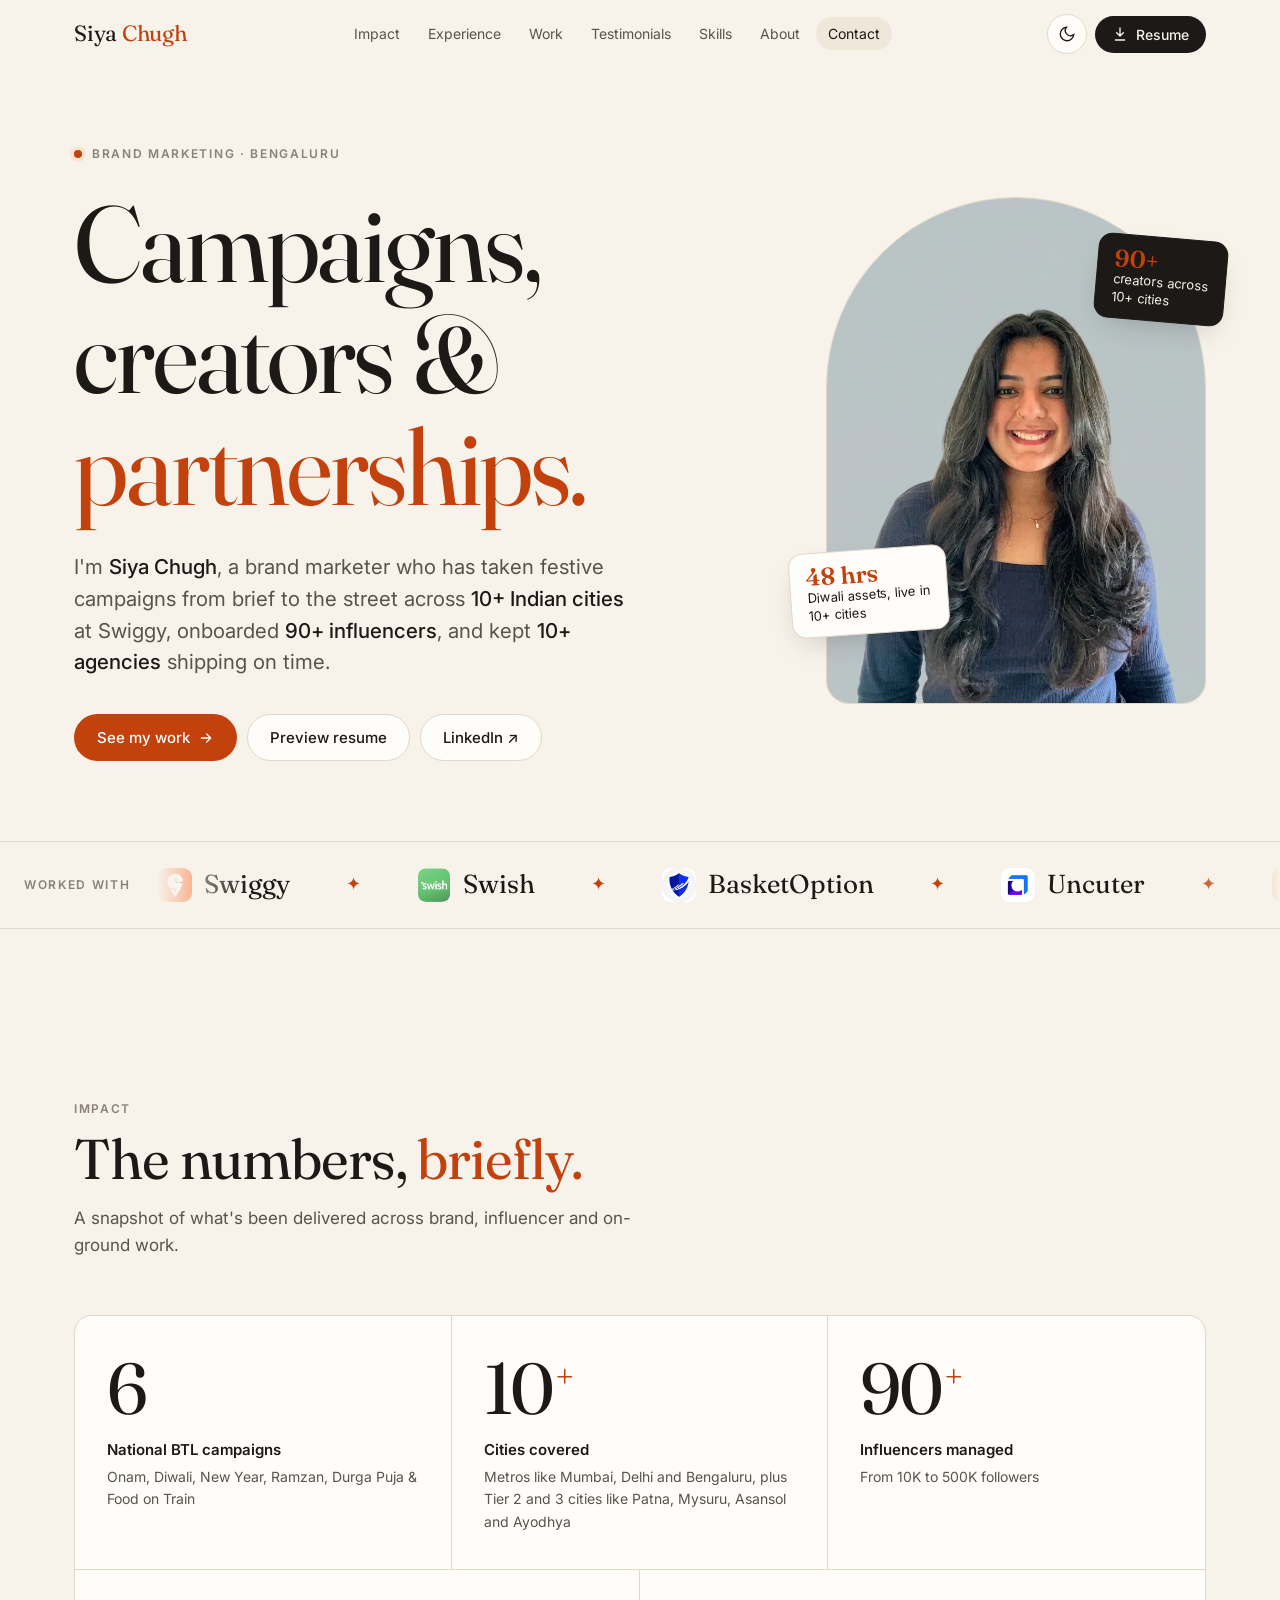
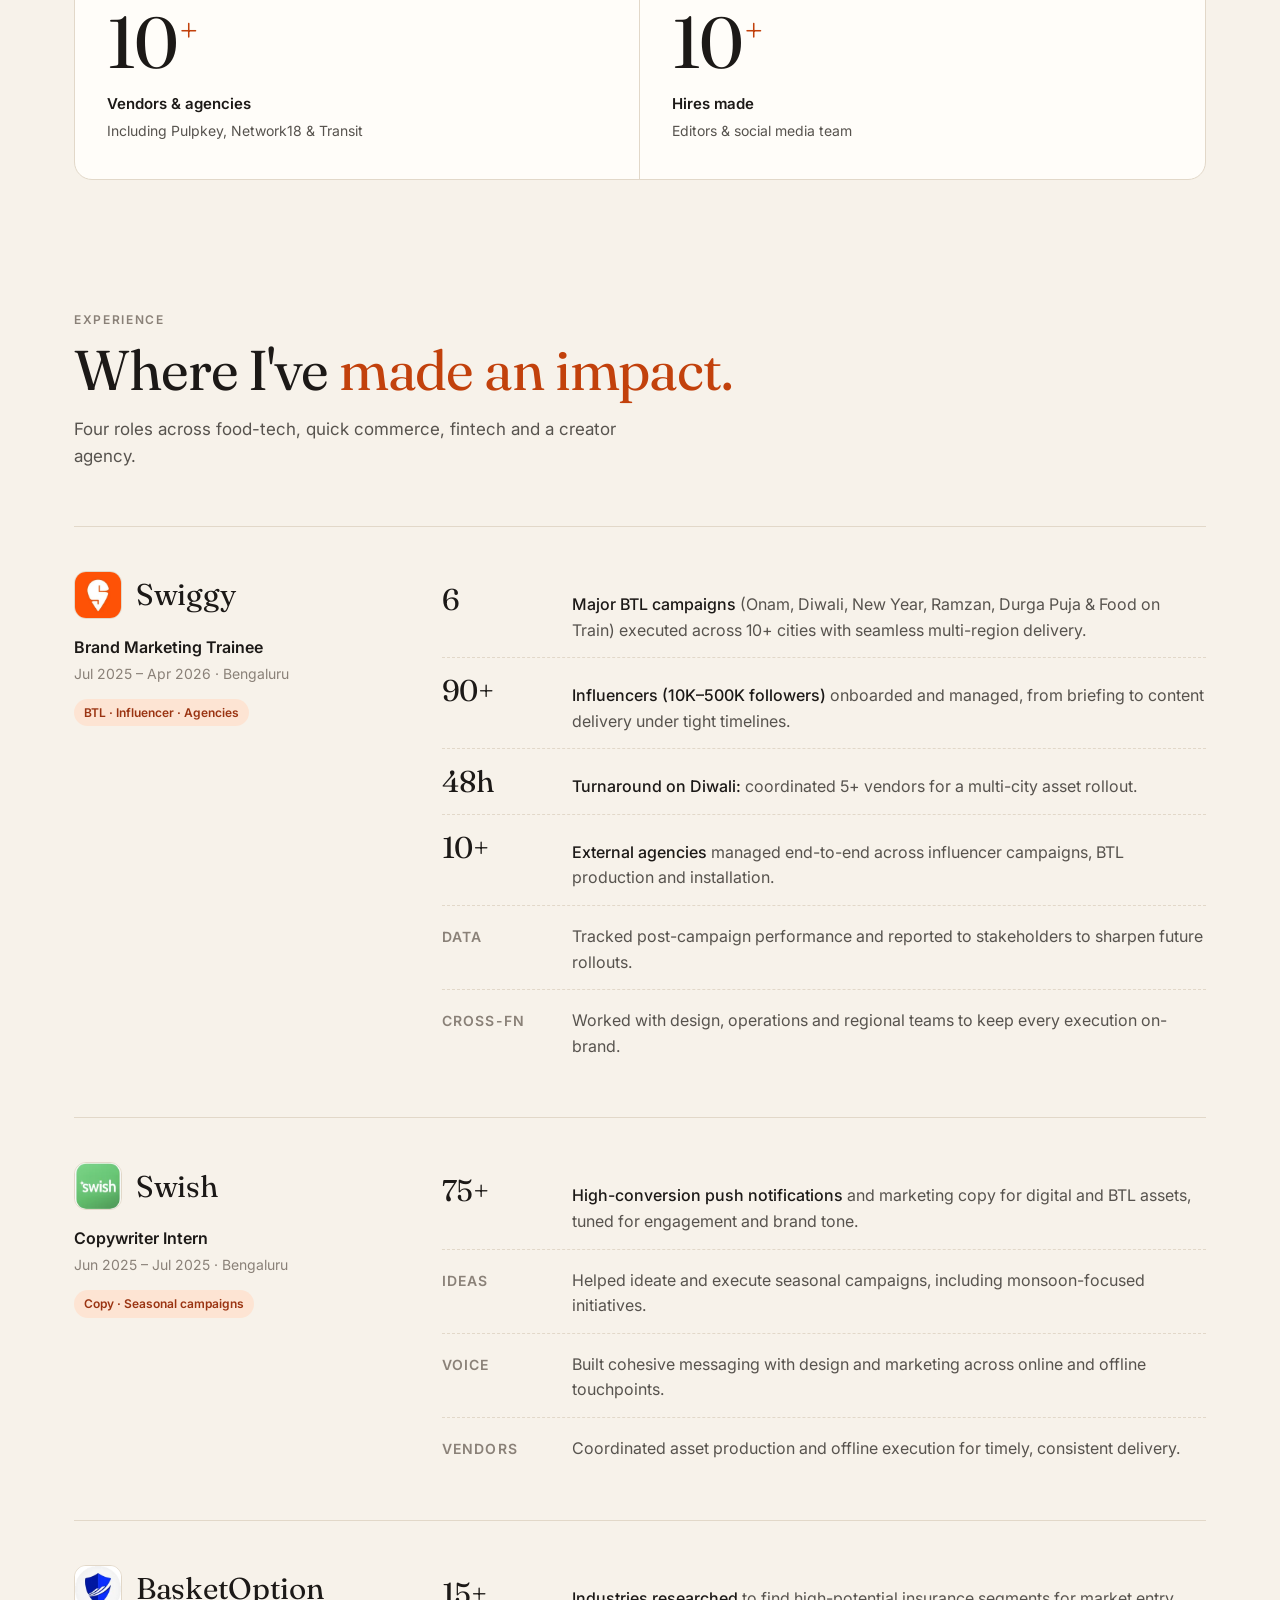
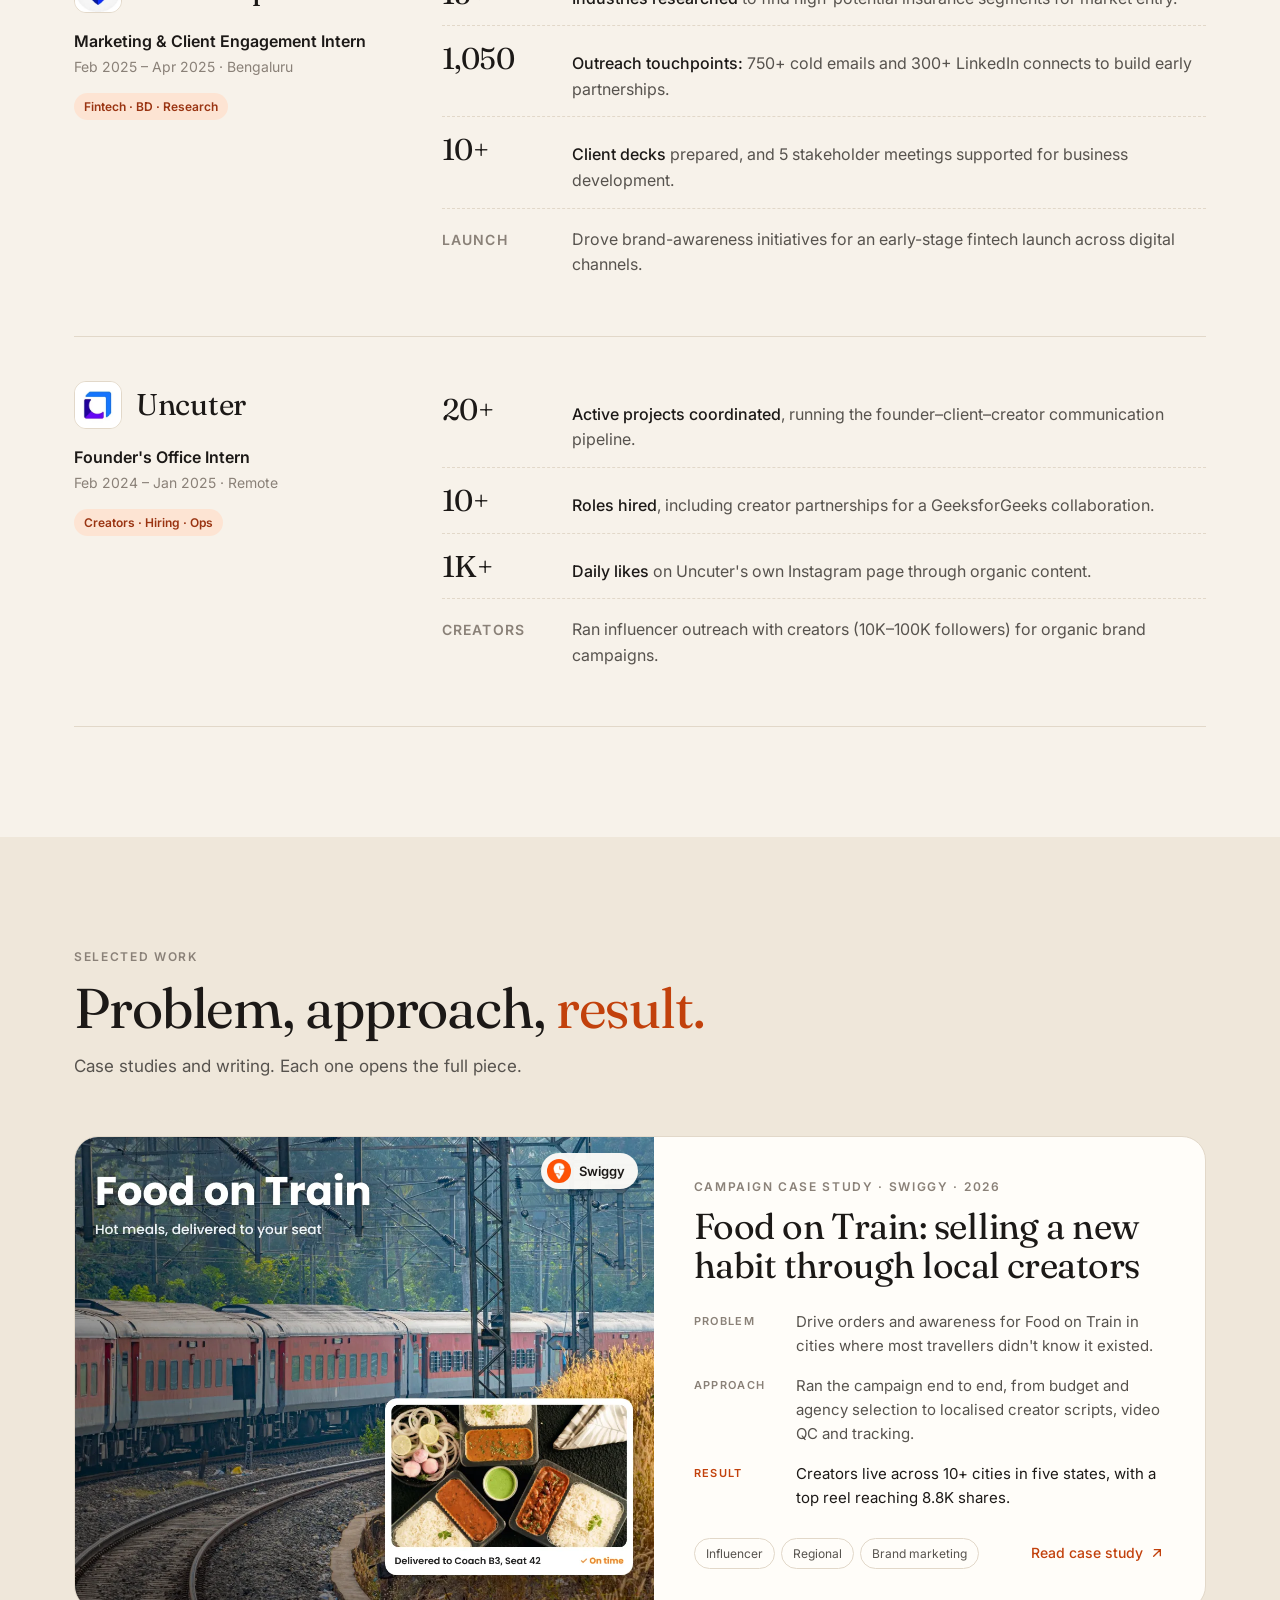
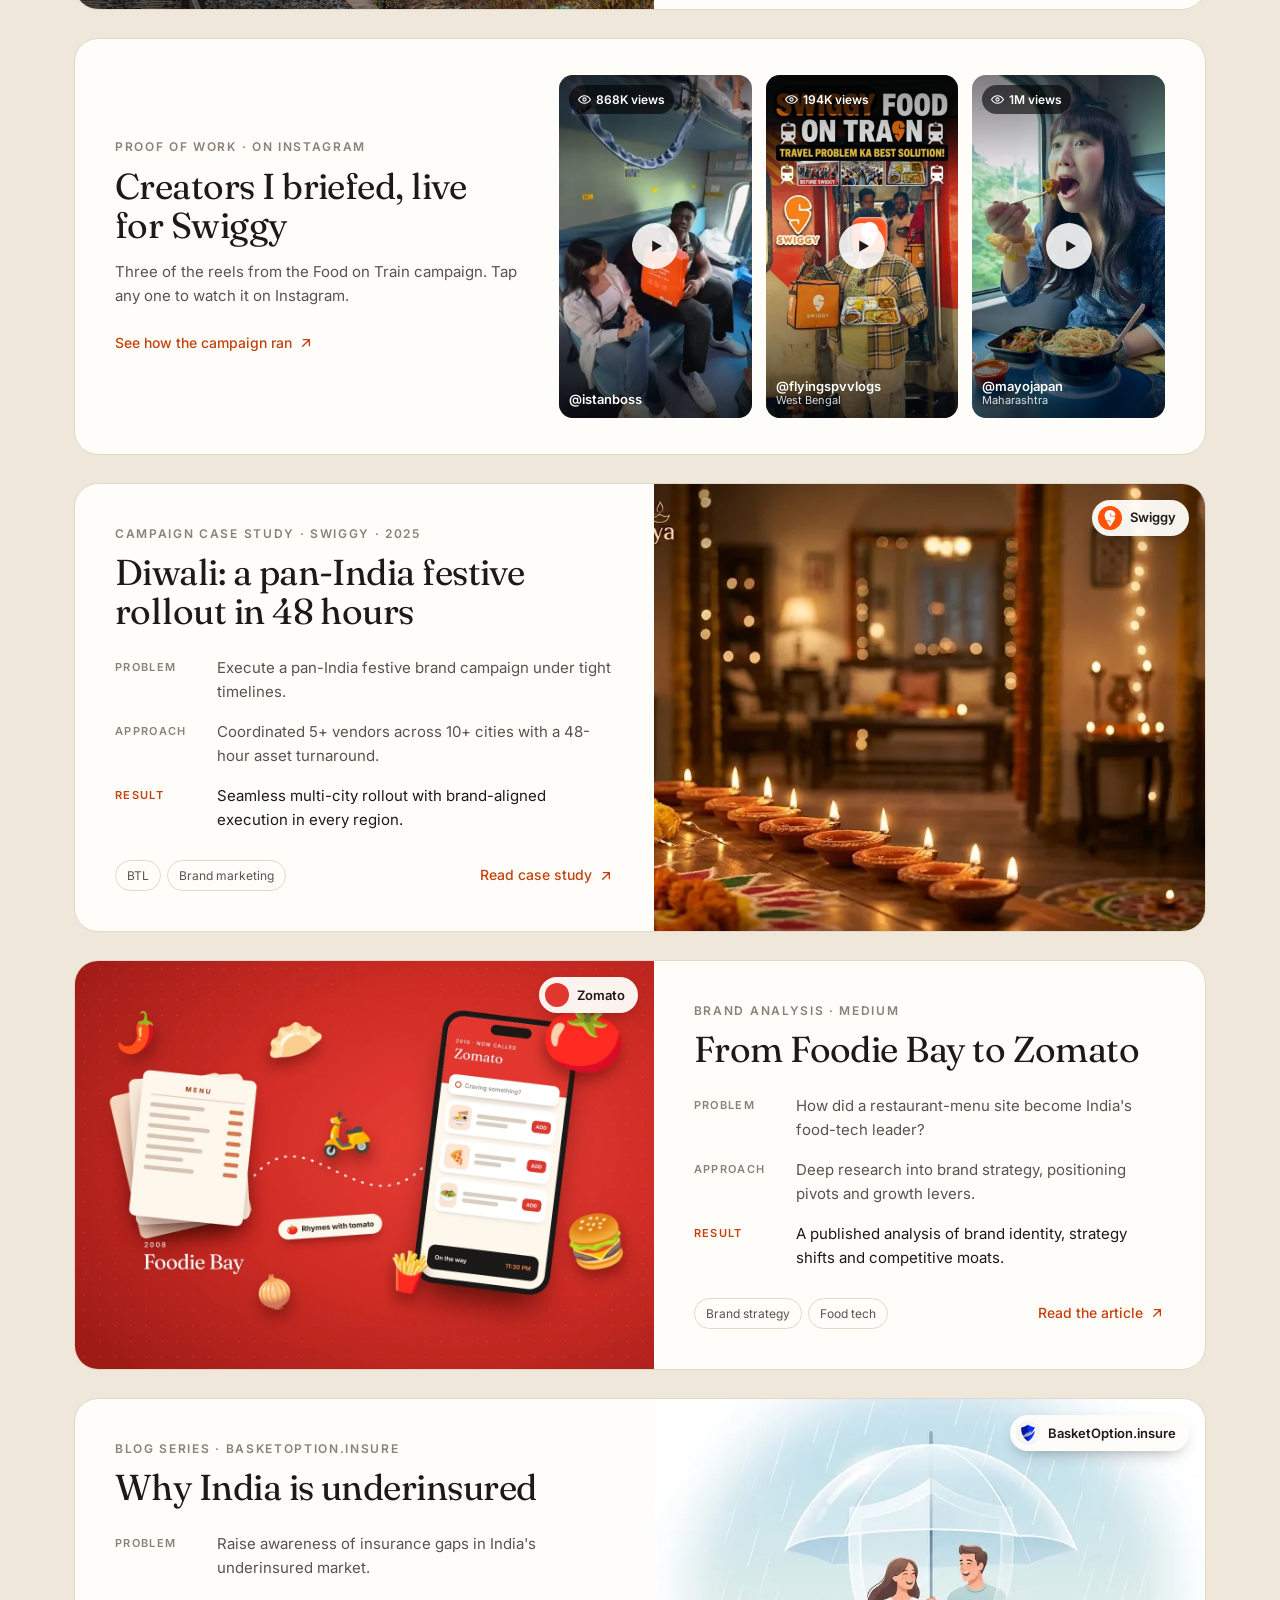
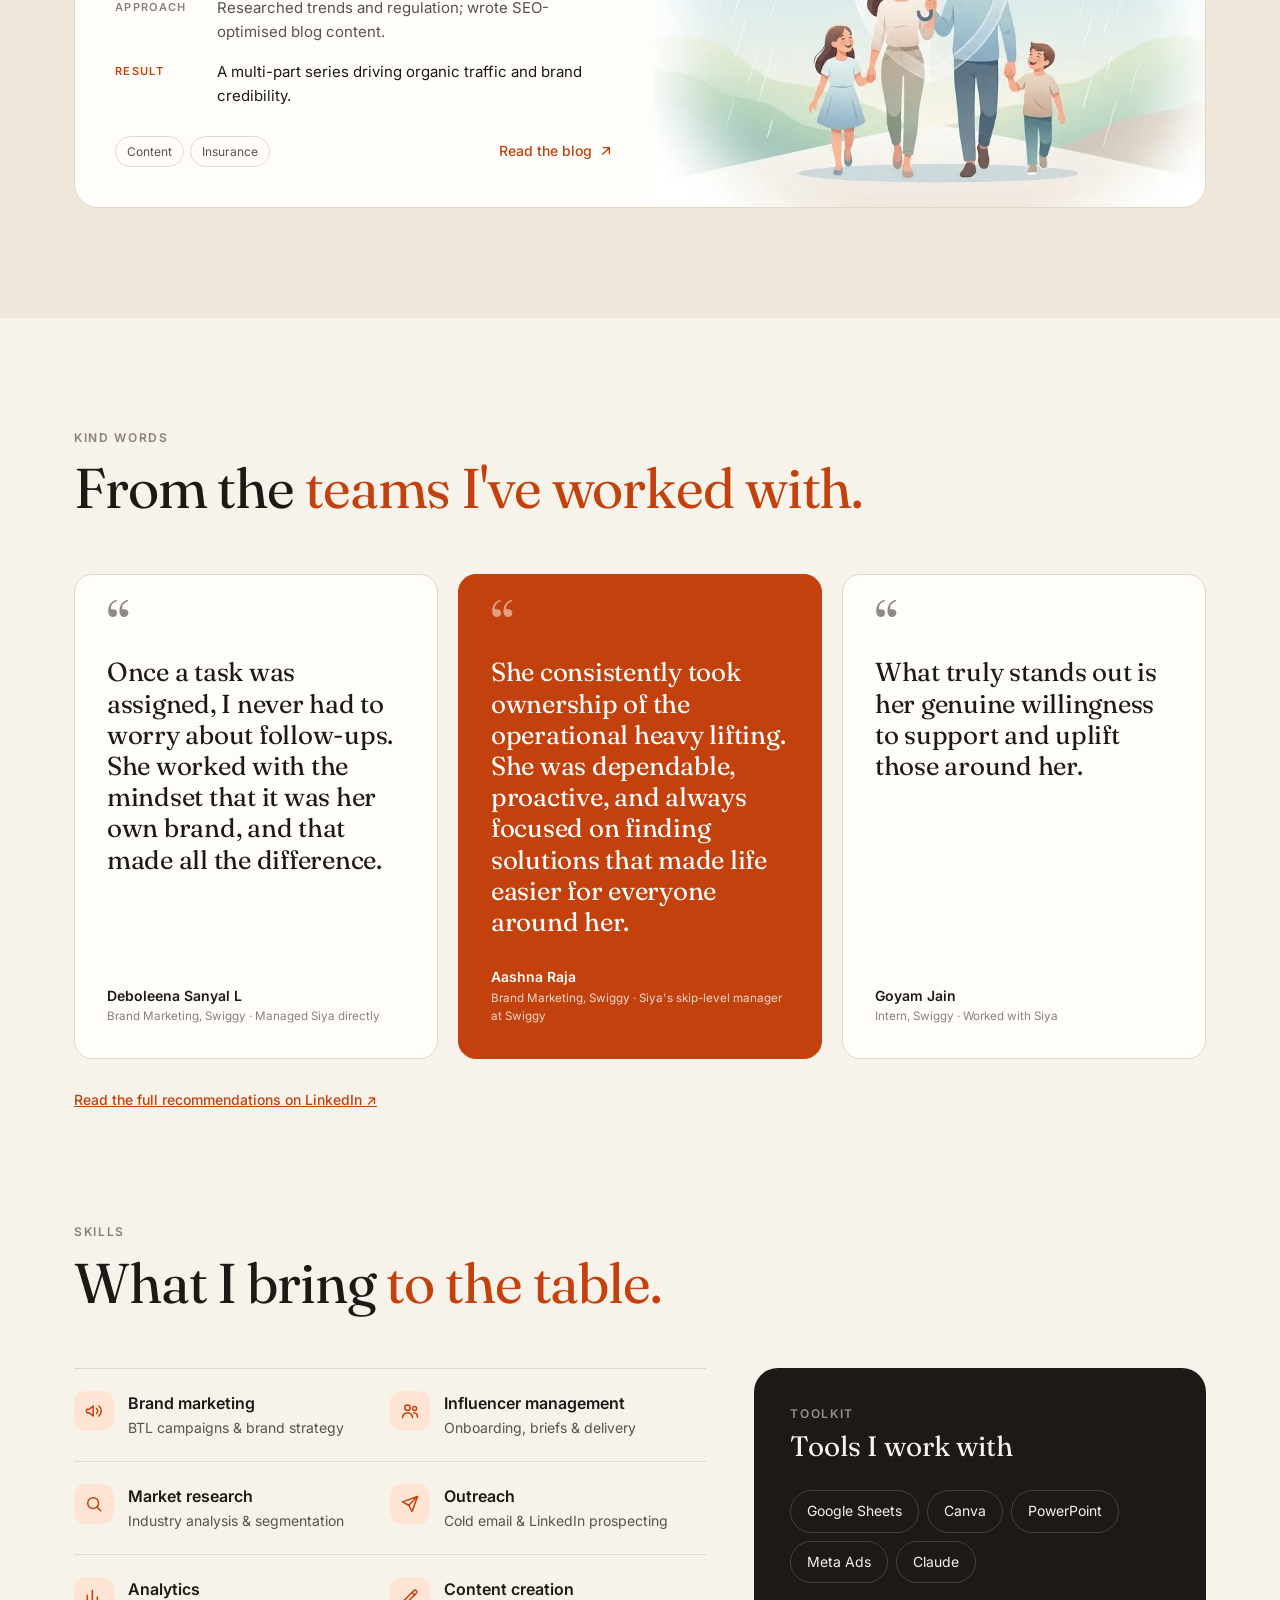
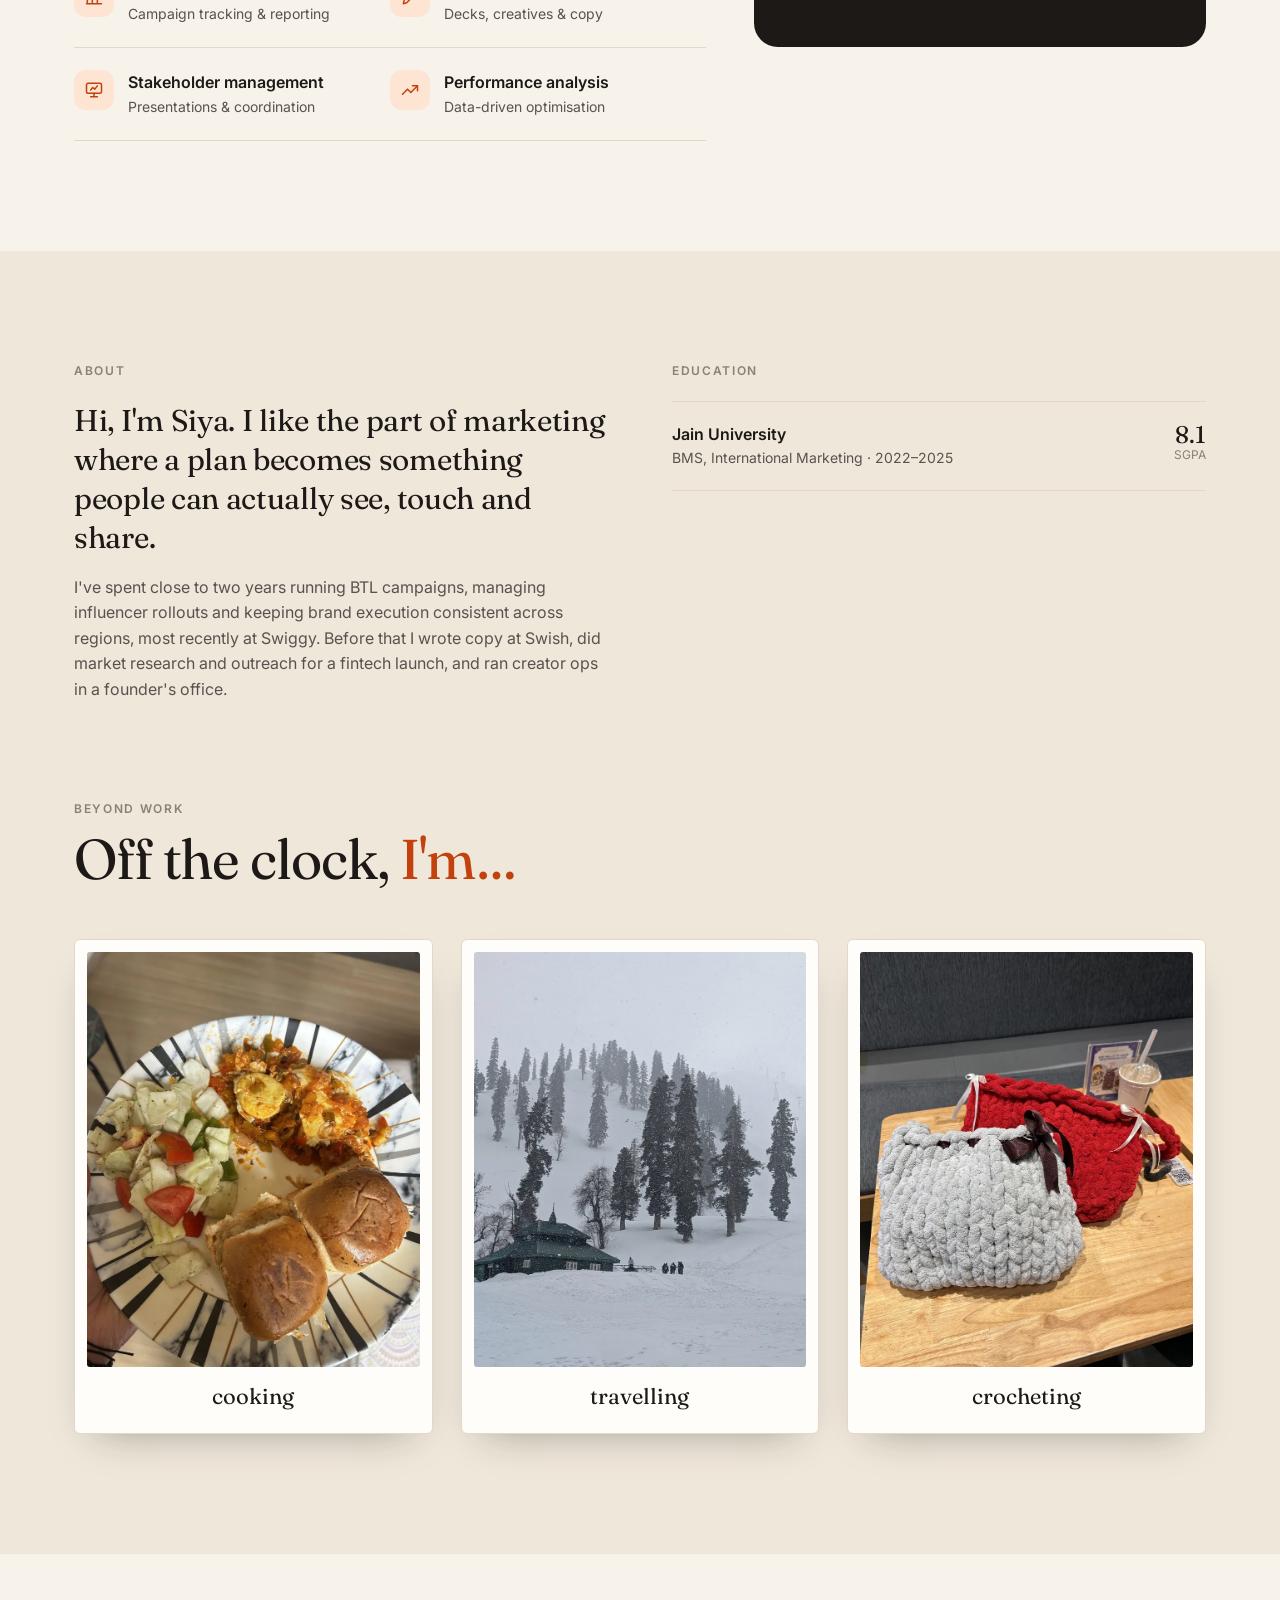
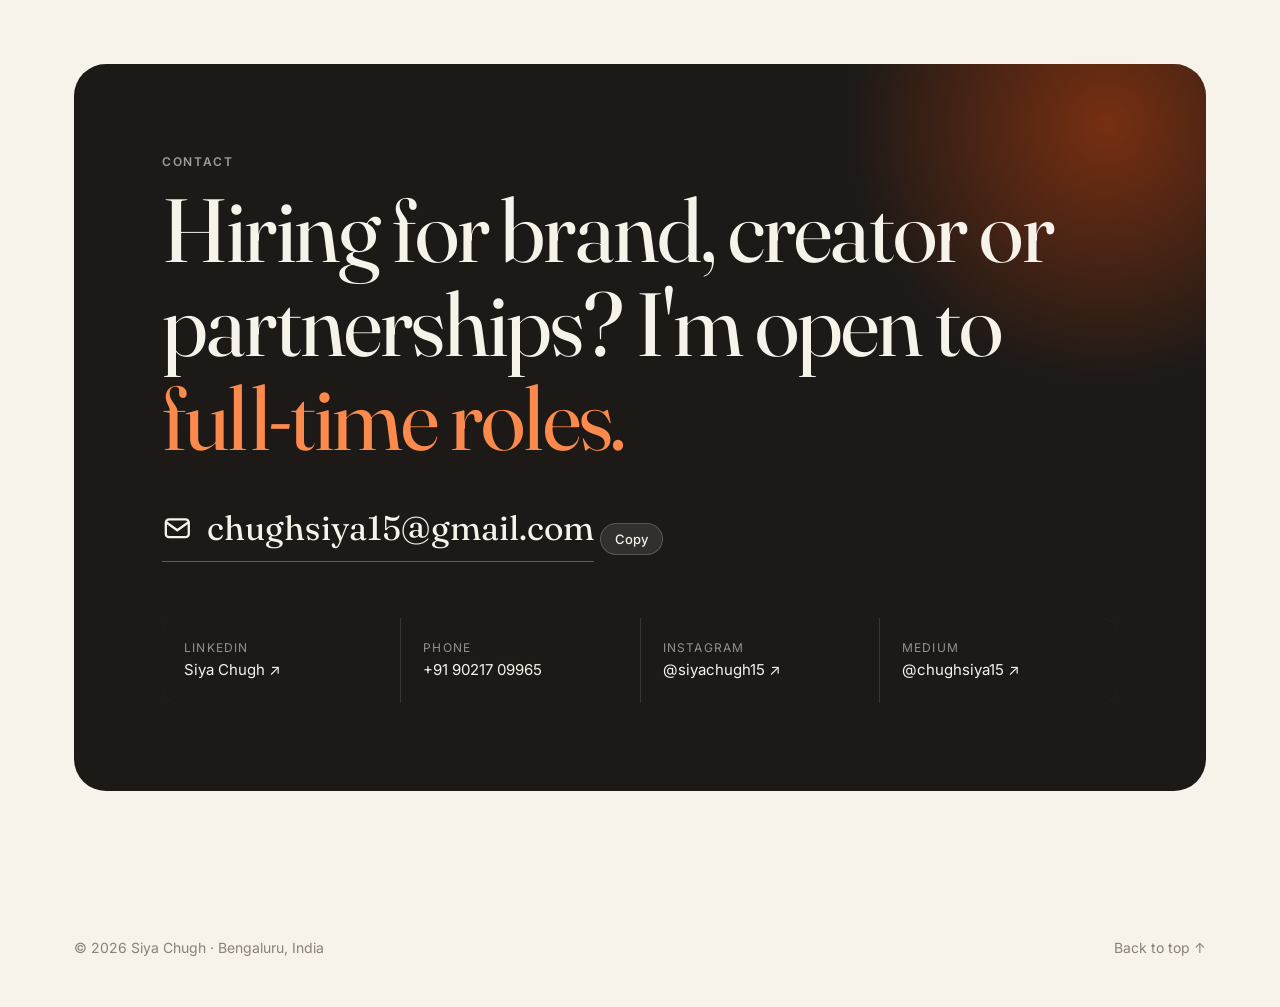
==== index.html @ 173f936c "Update resume PDF and preview link Co-Authored-By: Claude Fable 5.2 <noreply@anthropic.com> Claude-S" ====
<!doctype html>
<html lang="en">
<head>
<meta charset="utf-8">
<meta name="viewport" content="width=device-width, initial-scale=1">
<title>Siya Chugh | Brand Marketing</title>
<meta name="description" content="Siya Chugh, brand marketer. Campaigns, creators & partnerships across Swiggy, Swish, BasketOption and Uncuter.">
<meta property="og:title" content="Siya Chugh | Brand Marketing">
<meta property="og:description" content="Campaigns, creators & partnerships. 6 national BTL campaigns across 10+ cities at Swiggy.">
<meta property="og:image" content="https://www.siyachugh.in/assets/og-cover.jpg">
<meta property="og:image:width" content="1200">
<meta property="og:image:height" content="630">
<meta property="og:image:alt" content="Siya Chugh: 90+ creators across 10+ cities; Diwali assets live in 10+ cities in 48 hrs">
<meta name="twitter:card" content="summary_large_image">
<link rel="icon" href="favicon.ico" sizes="48x48">
<link rel="icon" type="image/png" sizes="32x32" href="favicon-32.png">
<link rel="icon" type="image/png" sizes="192x192" href="favicon-192.png">
<link rel="apple-touch-icon" href="apple-touch-icon.png">
<link rel="preconnect" href="https://fonts.googleapis.com">
<link rel="preconnect" href="https://fonts.gstatic.com" crossorigin>
<link href="https://fonts.googleapis.com/css2?family=Fraunces:opsz,wght@9..144,400;9..144,600&family=Inter:wght@400;500;600&display=swap" rel="stylesheet">
<style>
:root{
  --bg:#f7f2ea; --bg-2:#efe7da; --card:#fffdf9; --ink:#1c1917; --ink-2:#57534e; --ink-3:#8a8178;
  --line:#e2d8c9; --accent:#c2410c; --accent-soft:#fde4d3; --accent-ink:#9a3412; --dark:#1c1917; --on-dark:#f7f2ea;
  --radius:18px; --max:1180px;
  --serif:"Fraunces",Georgia,serif; --sans:"Inter",system-ui,-apple-system,sans-serif;
}
:root[data-theme="dark"]{
  --bg:#141210; --bg-2:#1c1916; --card:#201c19; --ink:#f3ede4; --ink-2:#bdb3a7; --ink-3:#8a8178;
  --line:#342e29; --accent:#fb8a4c; --accent-soft:#3a2216; --accent-ink:#fdba8c; --dark:#0d0b0a; --on-dark:#f3ede4;
}
*{box-sizing:border-box;margin:0;padding:0}
html{scroll-behavior:smooth;scroll-padding-top:80px}
body{background:var(--bg);color:var(--ink);font-family:var(--sans);font-size:16px;line-height:1.6;-webkit-font-smoothing:antialiased;overflow-x:hidden}
img{display:block;max-width:100%}
a{color:inherit}
.wrap{max-width:var(--max);margin:0 auto;padding:0 24px}
.serif{font-family:var(--serif)}
em,.it{font-style:normal;font-family:var(--serif)}
.eyebrow{font-size:12px;letter-spacing:.14em;text-transform:uppercase;color:var(--ink-3);font-weight:600}
.eyebrow b{color:var(--accent);font-weight:600}
h2{font-family:var(--serif);font-weight:400;font-size:clamp(34px,5vw,56px);line-height:1.05;letter-spacing:-.02em;margin-top:12px}
h2 em{color:var(--accent)}
section{padding:110px 0}
.sec-head{display:flex;flex-direction:column;align-items:flex-start;gap:16px;margin-bottom:56px}
.sec-head p{max-width:560px;color:var(--ink-2);font-size:17px}

/* buttons */
.btn{display:inline-flex;align-items:center;gap:8px;padding:13px 22px;border-radius:999px;font:500 15px var(--sans);text-decoration:none;border:1px solid transparent;cursor:pointer;transition:transform .2s,background .2s,border-color .2s}
.btn:hover{transform:translateY(-2px)}
.btn-primary{background:var(--ink);color:var(--bg)}
.btn-accent{background:var(--accent);color:#fff}
.btn-ghost{border-color:var(--line);background:var(--card)}
.btn-ghost:hover{border-color:var(--ink)}
.btn svg{width:16px;height:16px}

/* nav */
nav{position:fixed;inset:0 0 auto;z-index:50;transition:background .3s,border-color .3s;border-bottom:1px solid transparent}
nav.scrolled{background:color-mix(in srgb,var(--bg) 82%,transparent);backdrop-filter:blur(14px);-webkit-backdrop-filter:blur(14px);border-color:var(--line)}
nav .wrap{display:flex;align-items:center;justify-content:space-between;height:68px}
.logo{font-family:var(--serif);font-size:22px;text-decoration:none;letter-spacing:-.01em}
.logo span{color:var(--accent)}
.nav-links{display:flex;gap:4px;list-style:none}
.nav-links a{text-decoration:none;font-size:14px;color:var(--ink-2);padding:8px 12px;border-radius:999px;transition:color .2s,background .2s}
.nav-links a:hover,.nav-links a.active{color:var(--ink);background:var(--bg-2)}
.nav-right{display:flex;gap:8px;align-items:center}
.icon-btn{width:40px;height:40px;border-radius:50%;border:1px solid var(--line);background:var(--card);display:grid;place-items:center;cursor:pointer;color:var(--ink)}
.icon-btn svg{width:18px;height:18px}
.nav-right .btn{padding:9px 16px;font-size:14px}
@media (max-width:1000px){.nav-links{display:none}}
@media (max-width:480px){.nav-right .btn span{display:none}}

/* hero */
.hero{padding:140px 0 60px;position:relative}
.hero-grid{display:grid;grid-template-columns:1.25fr .75fr;gap:64px;align-items:center}
.hero .eyebrow{display:inline-flex;align-items:center;gap:10px}
.dot{width:8px;height:8px;border-radius:50%;background:var(--accent);box-shadow:0 0 0 4px var(--accent-soft)}
.hero h1{font-family:var(--serif);font-weight:400;font-size:clamp(48px,8.4vw,112px);line-height:1.04;letter-spacing:-.02em;margin:22px 0 28px}
.hero h1 em{color:var(--accent)}
.hero .lede{font-size:clamp(18px,1.6vw,21px);color:var(--ink-2);max-width:560px;line-height:1.55}
.hero .lede strong{color:var(--ink);font-weight:500}
.cta-row{display:flex;gap:10px;flex-wrap:wrap;margin-top:36px}
.portrait{position:relative;justify-self:end;width:100%;max-width:380px}
.portrait .frame{border-radius:200px 200px 24px 24px;overflow:hidden;aspect-ratio:3/4;background:var(--bg-2);border:1px solid var(--line)}
.portrait img{width:100%;height:100%;object-fit:cover}
.sticker{position:absolute;background:var(--card);border:1px solid var(--line);border-radius:14px;padding:12px 16px;box-shadow:0 12px 30px -12px rgba(28,25,23,.25);font-size:13px;line-height:1.35}
.sticker b{display:block;font-family:var(--serif);font-weight:600;font-size:24px;color:var(--accent);line-height:1}
.sticker.s1{left:-36px;bottom:70px;transform:rotate(-4deg)}
.sticker.s2{right:-20px;top:40px;transform:rotate(5deg);background:var(--ink);color:var(--bg);border-color:var(--ink)}
.sticker.s2 b{color:var(--accent)}
@media (max-width:860px){
  .hero{padding-top:110px}
  .hero-grid{grid-template-columns:1fr;gap:48px}
  .portrait{justify-self:center;max-width:300px}
  .sticker.s1{left:-12px}.sticker.s2{right:-8px}
}

/* marquee */
.brands{border-top:1px solid var(--line);border-bottom:1px solid var(--line);padding:22px 0;overflow:hidden;margin-top:80px}
.brands-inner{display:flex;align-items:center;gap:28px}
.brands .label{flex:none;padding-left:24px}
.track{display:flex;gap:56px;animation:scroll 28s linear infinite;width:max-content}
.marq{overflow:hidden;mask-image:linear-gradient(90deg,transparent,#000 8%,#000 92%,transparent);-webkit-mask-image:linear-gradient(90deg,transparent,#000 8%,#000 92%,transparent);flex:1}
.brand{display:flex;align-items:center;gap:12px;font-family:var(--serif);font-size:26px;white-space:nowrap;color:var(--ink)}
.brand img{width:34px;height:34px;border-radius:9px}
.brand .star{color:var(--accent);font-size:18px}
@keyframes scroll{to{transform:translateX(-50%)}}
@media (max-width:600px){.brands .label{display:none}}

/* stats */
.stats{display:grid;grid-template-columns:repeat(6,1fr);border:1px solid var(--line);border-radius:var(--radius);overflow:hidden;background:var(--card)}
.stat{padding:36px 32px;border-right:1px solid var(--line);border-bottom:1px solid var(--line)}
.stat{grid-column:span 2}
.stat:nth-child(n+4){grid-column:span 3;border-bottom:0}
.stat:nth-child(3),.stat:nth-child(5){border-right:0}
.stat .num{font-family:var(--serif);font-size:clamp(48px,6vw,72px);line-height:1;letter-spacing:-.03em}
.stat .num sup{color:var(--accent);font-size:.5em;vertical-align:.7em;margin-left:2px}
.stat h3{font-size:15px;font-weight:600;margin-top:14px}
.stat p{font-size:14px;color:var(--ink-2);margin-top:4px}
@media (max-width:760px){
  .stats{grid-template-columns:1fr 1fr}
  .stat{border-right:1px solid var(--line)!important;border-bottom:1px solid var(--line)!important;padding:26px 20px}
  .stat:nth-child(2n){border-right:0!important}
  .stat:nth-child(n){grid-column:auto}
  .stat:nth-child(n):last-child{grid-column:1/-1;border-right:0!important;border-bottom:0!important}
}

/* experience */
.roles{border-top:1px solid var(--line)}
.role{display:grid;grid-template-columns:320px 1fr;gap:48px;padding:44px 0;border-bottom:1px solid var(--line)}
.role-meta{position:sticky;top:100px;align-self:start}
.role-co{display:flex;align-items:center;gap:14px}
.role-co img{width:48px;height:48px;border-radius:12px;border:1px solid var(--line)}
.role-co h3{font-family:var(--serif);font-weight:400;font-size:30px;line-height:1.1;letter-spacing:-.01em}
.role-title{margin-top:16px;font-weight:600}
.role-when{color:var(--ink-3);font-size:14px;margin-top:2px}
.role-tag{display:inline-block;margin-top:14px;font-size:12px;font-weight:600;padding:4px 10px;border-radius:999px;background:var(--accent-soft);color:var(--accent-ink)}
.wins{list-style:none;display:grid;gap:4px}
.wins li{display:grid;grid-template-columns:110px 1fr;gap:20px;padding:14px 0;border-bottom:1px dashed var(--line);align-items:baseline;color:var(--ink-2)}
.wins li:last-child{border-bottom:0}
.wins .k{font-family:var(--serif);font-size:30px;color:var(--ink);line-height:1;letter-spacing:-.02em}
.wins .k.sm{font-size:14px;font-family:var(--sans);font-weight:600;color:var(--ink-3);text-transform:uppercase;letter-spacing:.08em}
.wins strong{color:var(--ink);font-weight:500}
@media (max-width:860px){
  .role{grid-template-columns:1fr;gap:24px}
  .role-meta{position:static}
  .wins li{grid-template-columns:78px 1fr;gap:14px}
  .wins .k{font-size:24px}
}

/* work */
#work{background:var(--bg-2)}
.cases{display:grid;gap:28px}
.case{display:grid;grid-template-columns:1.05fr 1fr;background:var(--card);border:1px solid var(--line);border-radius:24px;overflow:hidden;text-decoration:none;transition:transform .35s,box-shadow .35s}
.case:hover{transform:translateY(-4px);box-shadow:0 30px 60px -30px rgba(28,25,23,.35)}
.case.flip .case-img{order:2}
.case-img{position:relative;overflow:hidden;background:var(--bg-2);min-height:280px}
.brand-badge{position:absolute;right:16px;top:16px;z-index:1;display:inline-flex;align-items:center;gap:8px;padding:6px 13px 6px 6px;border-radius:999px;background:rgba(255,253,249,.95);color:#1c1917;font-size:13px;font-weight:600;box-shadow:0 6px 18px -8px rgba(0,0,0,.45)}
.case-img .brand-badge img{width:24px;height:24px;border-radius:50%;object-fit:contain;transform:none}
.brand-badge i{width:24px;height:24px;border-radius:50%;background:#e2372f;display:block}
.case-img img{width:100%;height:100%;object-fit:cover;transition:transform .6s}
.case:hover .case-img img{transform:scale(1.04)}
.case-body{padding:40px;display:flex;flex-direction:column}
.case-body h3{font-family:var(--serif);font-weight:400;font-size:clamp(26px,3vw,36px);line-height:1.1;letter-spacing:-.015em;margin:10px 0 24px}
.pars{display:grid;gap:16px;margin-bottom:28px}
.par{display:grid;grid-template-columns:88px 1fr;gap:14px;font-size:15px;color:var(--ink-2)}
.par span{font-size:11px;letter-spacing:.12em;text-transform:uppercase;font-weight:600;color:var(--ink-3);padding-top:3px}
.par:last-child span{color:var(--accent)}
.par:last-child p{color:var(--ink)}
.case-foot{margin-top:auto;display:flex;justify-content:space-between;align-items:center;gap:16px;flex-wrap:wrap}
.tags{display:flex;gap:6px;flex-wrap:wrap}
.tag{font-size:12px;padding:5px 11px;border:1px solid var(--line);border-radius:999px;color:var(--ink-2)}
.read{font-weight:500;font-size:14px;display:inline-flex;gap:6px;align-items:center;color:var(--accent)}
.read svg{width:16px;height:16px;transition:transform .25s}
.case:hover .read svg{transform:translate(3px,-3px)}
@media (max-width:860px){
  .case{grid-template-columns:1fr}
  .case.flip .case-img{order:0}
  .case-img{min-height:0;aspect-ratio:16/9}
  .case-body{padding:28px 22px}
  .par{grid-template-columns:1fr;gap:2px}
}

/* creators strip */
.creators{display:grid;grid-template-columns:1fr 1.5fr;gap:40px;align-items:center;background:var(--card);border:1px solid var(--line);border-radius:24px;padding:36px 40px}
.creators h3{font-family:var(--serif);font-weight:400;font-size:clamp(26px,3vw,36px);line-height:1.1;letter-spacing:-.015em;margin:10px 0 14px}
.creators p{color:var(--ink-2);font-size:15px;margin-bottom:22px}
.creators .read{text-decoration:none}
.reel-row{display:grid;grid-template-columns:repeat(3,1fr);gap:14px}
.reel-cover{position:relative;display:block;aspect-ratio:9/16;border-radius:14px;overflow:hidden;background:var(--bg-2);text-decoration:none;color:#fff}
.reel-cover img{width:100%;height:100%;object-fit:cover;transition:transform .5s}
.reel-cover:hover img{transform:scale(1.04)}
.reel-cover::after{content:"";position:absolute;inset:0;background:linear-gradient(180deg,rgba(0,0,0,.45) 0%,rgba(0,0,0,0) 28%,rgba(0,0,0,0) 62%,rgba(0,0,0,.7) 100%)}
.reel-views{position:absolute;top:10px;left:10px;z-index:1;display:flex;align-items:center;gap:5px;padding:5px 9px;border-radius:999px;background:rgba(0,0,0,.6);font-size:12px;font-weight:600}
.reel-views svg{width:13px;height:13px}
.reel-play{position:absolute;top:50%;left:50%;z-index:1;width:46px;height:46px;margin:-23px 0 0 -23px;border-radius:50%;display:grid;place-items:center;background:rgba(255,255,255,.88);color:#1c1917}
.reel-play svg{width:18px;height:18px;margin-left:2px}
.reel-who{position:absolute;left:10px;right:10px;bottom:10px;z-index:1;font-size:13px;font-weight:600;line-height:1.25;word-break:break-all}
.reel-who small{display:block;font-weight:400;font-size:11px;opacity:.85;word-break:normal}
@media (max-width:860px){
  .creators{grid-template-columns:1fr;gap:8px;padding:28px 22px}
  .reel-row{gap:8px}
  .reel-play{width:36px;height:36px;margin:-18px 0 0 -18px}
  .reel-who{font-size:11px;left:7px;right:7px;bottom:7px}
  .reel-views{font-size:10px;padding:4px 7px;top:7px;left:7px}
}

/* skills */
.skills-grid{display:grid;grid-template-columns:1.4fr 1fr;gap:48px}
.caps{display:grid;grid-template-columns:1fr 1fr;border-top:1px solid var(--line)}
.cap{padding:22px 20px 22px 0;border-bottom:1px solid var(--line);display:flex;gap:14px}
.cap i{font-style:normal;flex:none;width:40px;height:40px;border-radius:12px;display:grid;place-items:center;background:var(--accent-soft);color:var(--accent)}
.cap i svg{width:20px;height:20px}
.cap h3{font-size:16px;font-weight:600}
.cap p{font-size:14px;color:var(--ink-2)}
.toolbox{background:var(--dark);color:var(--on-dark);border-radius:24px;padding:36px;align-self:start}
.toolbox h3{font-family:var(--serif);font-weight:400;font-size:28px}
.chips{display:flex;flex-wrap:wrap;gap:8px;margin:22px 0 28px}
.chip{padding:9px 16px;border-radius:999px;border:1px solid rgba(247,242,234,.18);font-size:14px}
.learning{border-top:1px solid rgba(247,242,234,.15);padding-top:20px;font-size:14px;color:rgba(247,242,234,.7)}
.learning b{color:var(--on-dark);font-weight:500}
@media (max-width:860px){.skills-grid{grid-template-columns:1fr}}
@media (max-width:520px){.caps{grid-template-columns:1fr}}

/* quotes */
.quotes{display:grid;grid-template-columns:repeat(3,1fr);gap:20px}
.quote{background:var(--card);border:1px solid var(--line);border-radius:var(--radius);padding:32px;display:flex;flex-direction:column;gap:28px}
.quote:nth-child(2){background:var(--accent);border-color:var(--accent);color:#fff}
.quote:nth-child(2) .who small{color:rgba(255,255,255,.8)}
.quote blockquote{font-family:var(--serif);font-size:26px;line-height:1.2;letter-spacing:-.01em}
.quote blockquote::before{content:"“";display:block;font-size:64px;line-height:.6;margin-bottom:12px;opacity:.5}
.who{margin-top:auto;font-size:14px;font-weight:600}
.who small{display:block;font-weight:400;color:var(--ink-3)}
@media (max-width:860px){.quotes{grid-template-columns:1fr}}

/* about/edu */
.about-grid{display:grid;grid-template-columns:1fr 1fr;gap:64px}
.about-text p{font-family:var(--serif);font-size:clamp(22px,2.4vw,30px);line-height:1.3;letter-spacing:-.01em}
.about-text p+p{margin-top:18px;font-family:var(--sans);font-size:16px;line-height:1.6;color:var(--ink-2);letter-spacing:0}
.edu{list-style:none;border-top:1px solid var(--line)}
.edu li{display:flex;justify-content:space-between;gap:20px;padding:20px 0;border-bottom:1px solid var(--line)}
.edu h3{font-size:16px;font-weight:600}
.edu p{font-size:14px;color:var(--ink-2)}
.edu .score{font-family:var(--serif);font-size:24px;white-space:nowrap;text-align:right;line-height:1.1}
.edu .score small{display:block;font-family:var(--sans);font-size:12px;color:var(--ink-3)}
@media (max-width:860px){.about-grid{grid-template-columns:1fr;gap:40px}}

/* beyond */
.polas{display:grid;grid-template-columns:repeat(3,1fr);gap:28px;padding:10px 0}
.pola{background:var(--card);padding:12px 12px 18px;border-radius:6px;box-shadow:0 18px 40px -22px rgba(28,25,23,.4);border:1px solid var(--line);transition:transform .35s}
.pola:nth-child(1){transform:rotate(-2.5deg)}
.pola:nth-child(2){transform:rotate(1.5deg) translateY(16px)}
.pola:nth-child(3){transform:rotate(-1deg)}
.pola:hover{transform:rotate(0) translateY(-6px)}
.pola img{aspect-ratio:4/5;object-fit:cover;width:100%;border-radius:3px}
.pola figcaption{font-family:var(--serif);font-size:22px;text-align:center;margin-top:12px}
@media (max-width:700px){.polas{grid-template-columns:1fr 1fr 1fr;gap:12px}.pola{padding:6px 6px 10px}.pola figcaption{font-size:15px;margin-top:6px}}

/* contact */
.contact{background:var(--dark);color:var(--on-dark);border-radius:32px;padding:clamp(40px,7vw,88px);position:relative;overflow:hidden}
.contact::after{content:"";position:absolute;width:520px;height:520px;border-radius:50%;background:radial-gradient(closest-side,rgba(194,65,12,.55),transparent);right:-160px;top:-200px;pointer-events:none}
.contact .eyebrow{color:rgba(247,242,234,.6)}
.contact h2{font-size:clamp(40px,7vw,92px);max-width:900px;position:relative;z-index:1}
.contact h2 em{color:#fb8a4c}
.mail svg{width:.9em;height:.9em;flex:none}
.mail{display:inline-flex;align-items:center;gap:14px;margin-top:36px;font-family:var(--serif);font-size:clamp(20px,3vw,34px);text-decoration:none;border-bottom:1px solid rgba(247,242,234,.3);padding-bottom:6px;position:relative;z-index:1;word-break:break-all}
.mail:hover{border-color:#fb8a4c}
.copy{font:500 13px var(--sans);background:rgba(247,242,234,.1);color:var(--on-dark);border:1px solid rgba(247,242,234,.2);border-radius:999px;padding:7px 14px;cursor:pointer;margin-left:6px;position:relative;z-index:1;vertical-align:middle}
.links{display:grid;grid-template-columns:repeat(4,1fr);gap:1px;margin-top:56px;background:rgba(247,242,234,.12);border-radius:16px;overflow:hidden;position:relative;z-index:1}
.links a{background:var(--dark);padding:20px 22px;text-decoration:none;transition:background .2s}
.links a:hover{background:#2a2420}
.links small{display:block;font-size:12px;color:rgba(247,242,234,.55);text-transform:uppercase;letter-spacing:.1em}
.links span{font-size:15px}
@media (max-width:760px){.links{grid-template-columns:1fr 1fr}}
@media (max-width:420px){.links{grid-template-columns:1fr}}
footer{padding:36px 0 48px;color:var(--ink-3);font-size:14px}
footer .wrap{display:flex;justify-content:space-between;gap:16px;flex-wrap:wrap}

/* reveal */
.rv{opacity:0;transform:translateY(24px);transition:opacity .8s cubic-bezier(.2,.7,.2,1),transform .8s cubic-bezier(.2,.7,.2,1)}
.rv.in{opacity:1;transform:none}
@media (prefers-reduced-motion:reduce){.rv{opacity:1;transform:none;transition:none}.track{animation:none}html{scroll-behavior:auto}}
@media (max-width:600px){section{padding:76px 0}.wrap{padding:0 16px}.sec-head{margin-bottom:36px}}
</style>
</head>
<body>

<nav id="nav">
  <div class="wrap">
    <a href="#work" class="logo" aria-label="Siya Chugh, go to work">Siya <span>Chugh</span></a>
    <ul class="nav-links">
      <li><a href="#impact">Impact</a></li>
      <li><a href="#experience">Experience</a></li>
      <li><a href="#work">Work</a></li>
      <li><a href="#testimonials">Testimonials</a></li>
      <li><a href="#skills">Skills</a></li>
      <li><a href="#about">About</a></li>
      <li><a href="#contact">Contact</a></li>
    </ul>
    <div class="nav-right">
      <button class="icon-btn" id="theme" aria-label="Toggle colour theme">
        <svg viewBox="0 0 24 24" fill="none" stroke="currentColor" stroke-width="1.8" stroke-linecap="round"><path d="M21 12.8A9 9 0 1 1 11.2 3a7 7 0 0 0 9.8 9.8z"/></svg>
      </button>
      <a class="btn btn-primary" href="Siya_Chugh_resume.pdf" download>
        <svg viewBox="0 0 24 24" fill="none" stroke="currentColor" stroke-width="2" stroke-linecap="round" stroke-linejoin="round"><path d="M12 3v12m0 0-5-5m5 5 5-5M5 21h14"/></svg><span>Resume</span>
      </a>
    </div>
  </div>
</nav>

<header class="hero" id="top">
  <div class="wrap hero-grid">
    <div>
      <div class="eyebrow rv"><span class="dot"></span>Brand Marketing · Bengaluru</div>
      <h1 class="rv">Campaigns, creators &amp; <em>partnerships.</em></h1>
      <p class="lede rv">I'm <strong>Siya Chugh</strong>, a brand marketer who has taken festive campaigns from brief to the street across <strong>10+ Indian cities</strong> at Swiggy, onboarded <strong>90+ influencers</strong>, and kept <strong>10+ agencies</strong> shipping on time.</p>
      <div class="cta-row rv">
        <a class="btn btn-accent" href="#work">See my work
          <svg viewBox="0 0 24 24" fill="none" stroke="currentColor" stroke-width="2" stroke-linecap="round"><path d="M5 12h14m-6-6 6 6-6 6"/></svg></a>
        <a class="btn btn-ghost" href="https://drive.google.com/file/d/1aFQsgws97i9_bjQxAfGxdpLQCZRL6-1H/view" target="_blank" rel="noopener">Preview resume</a>
        <a class="btn btn-ghost" href="https://www.linkedin.com/in/siya-chugh-056a25211/" target="_blank" rel="noopener">LinkedIn ↗</a>
      </div>
    </div>
    <div class="portrait rv">
      <div class="frame"><img src="assets/profile-photo.webp" alt="Portrait of Siya Chugh" width="720" height="960"></div>
      <div class="sticker s1"><b>48 hrs</b>Diwali assets, live in<br>10+ cities</div>
      <div class="sticker s2"><b>90+</b>creators across<br>10+ cities</div>
    </div>
  </div>

  <div class="brands rv" aria-label="Companies I've worked with">
    <div class="brands-inner">
      <div class="eyebrow label">Worked with</div>
      <div class="marq"><div class="track" id="track">
        <div class="brand"><img src="assets/swiggy-logo.webp" alt="">Swiggy</div><span class="brand"><span class="star">✦</span></span>
        <div class="brand"><img src="assets/swish-logo.webp" alt="">Swish</div><span class="brand"><span class="star">✦</span></span>
        <div class="brand"><img src="assets/basket-option-logo.webp" alt="">BasketOption</div><span class="brand"><span class="star">✦</span></span>
        <div class="brand"><img src="assets/uncuber-logo.webp" alt="">Uncuter</div><span class="brand"><span class="star">✦</span></span>
      </div></div>
    </div>
  </div>
</header>

<main>
<section id="impact">
  <div class="wrap">
    <div class="sec-head rv">
      <div><div class="eyebrow">Impact</div><h2>The numbers, <em>briefly.</em></h2></div>
      <p>A snapshot of what's been delivered across brand, influencer and on-ground work.</p>
    </div>
    <div class="stats rv">
      <div class="stat"><div class="num"><span data-count="6">6</span></div><h3>National BTL campaigns</h3><p>Onam, Diwali, New Year, Ramzan, Durga Puja &amp; Food on Train</p></div>
      <div class="stat"><div class="num"><span data-count="10">10</span><sup>+</sup></div><h3>Cities covered</h3><p>Metros like Mumbai, Delhi and Bengaluru, plus Tier 2 and 3 cities like Patna, Mysuru, Asansol and Ayodhya</p></div>
      <div class="stat"><div class="num"><span data-count="90">90</span><sup>+</sup></div><h3>Influencers managed</h3><p>From 10K to 500K followers</p></div>
      <div class="stat"><div class="num"><span data-count="10">10</span><sup>+</sup></div><h3>Vendors &amp; agencies</h3><p>Including Pulpkey, Network18 &amp; Transit</p></div>
      <div class="stat"><div class="num"><span data-count="10">10</span><sup>+</sup></div><h3>Hires made</h3><p>Editors &amp; social media team</p></div>
    </div>
  </div>
</section>

<section id="experience" style="padding-top:20px">
  <div class="wrap">
    <div class="sec-head rv">
      <div><div class="eyebrow">Experience</div><h2>Where I've <em>made an impact.</em></h2></div>
      <p>Four roles across food-tech, quick commerce, fintech and a creator agency.</p>
    </div>
    <div class="roles">
      <article class="role rv">
        <div class="role-meta">
          <div class="role-co"><img src="assets/swiggy-logo.webp" alt="Swiggy logo"><h3>Swiggy</h3></div>
          <div class="role-title">Brand Marketing Trainee</div>
          <div class="role-when">Jul 2025 – Apr 2026 · Bengaluru</div>
          <span class="role-tag">BTL · Influencer · Agencies</span>
        </div>
        <ul class="wins">
          <li><span class="k">6</span><span><strong>Major BTL campaigns</strong> (Onam, Diwali, New Year, Ramzan, Durga Puja &amp; Food on Train) executed across 10+ cities with seamless multi-region delivery.</span></li>
          <li><span class="k">90+</span><span><strong>Influencers (10K–500K followers)</strong> onboarded and managed, from briefing to content delivery under tight timelines.</span></li>
          <li><span class="k">48h</span><span><strong>Turnaround on Diwali:</strong> coordinated 5+ vendors for a multi-city asset rollout.</span></li>
          <li><span class="k">10+</span><span><strong>External agencies</strong> managed end-to-end across influencer campaigns, BTL production and installation.</span></li>
          <li><span class="k sm">Data</span><span>Tracked post-campaign performance and reported to stakeholders to sharpen future rollouts.</span></li>
          <li><span class="k sm">Cross-fn</span><span>Worked with design, operations and regional teams to keep every execution on-brand.</span></li>
        </ul>
      </article>
      <article class="role rv">
        <div class="role-meta">
          <div class="role-co"><img src="assets/swish-logo.webp" alt="Swish logo"><h3>Swish</h3></div>
          <div class="role-title">Copywriter Intern</div>
          <div class="role-when">Jun 2025 – Jul 2025 · Bengaluru</div>
          <span class="role-tag">Copy · Seasonal campaigns</span>
        </div>
        <ul class="wins">
          <li><span class="k">75+</span><span><strong>High-conversion push notifications</strong> and marketing copy for digital and BTL assets, tuned for engagement and brand tone.</span></li>
          <li><span class="k sm">Ideas</span><span>Helped ideate and execute seasonal campaigns, including monsoon-focused initiatives.</span></li>
          <li><span class="k sm">Voice</span><span>Built cohesive messaging with design and marketing across online and offline touchpoints.</span></li>
          <li><span class="k sm">Vendors</span><span>Coordinated asset production and offline execution for timely, consistent delivery.</span></li>
        </ul>
      </article>
      <article class="role rv">
        <div class="role-meta">
          <div class="role-co"><img src="assets/basket-option-logo.webp" alt="BasketOption logo"><h3>BasketOption</h3></div>
          <div class="role-title">Marketing &amp; Client Engagement Intern</div>
          <div class="role-when">Feb 2025 – Apr 2025 · Bengaluru</div>
          <span class="role-tag">Fintech · BD · Research</span>
        </div>
        <ul class="wins">
          <li><span class="k">15+</span><span><strong>Industries researched</strong> to find high-potential insurance segments for market entry.</span></li>
          <li><span class="k">1,050</span><span><strong>Outreach touchpoints:</strong> 750+ cold emails and 300+ LinkedIn connects to build early partnerships.</span></li>
          <li><span class="k">10+</span><span><strong>Client decks</strong> prepared, and 5 stakeholder meetings supported for business development.</span></li>
          <li><span class="k sm">Launch</span><span>Drove brand-awareness initiatives for an early-stage fintech launch across digital channels.</span></li>
        </ul>
      </article>
      <article class="role rv">
        <div class="role-meta">
          <div class="role-co"><img src="assets/uncuber-logo.webp" alt="Uncuter logo"><h3>Uncuter</h3></div>
          <div class="role-title">Founder's Office Intern</div>
          <div class="role-when">Feb 2024 – Jan 2025 · Remote</div>
          <span class="role-tag">Creators · Hiring · Ops</span>
        </div>
        <ul class="wins">
          <li><span class="k">20+</span><span><strong>Active projects coordinated</strong>, running the founder–client–creator communication pipeline.</span></li>
          <li><span class="k">10+</span><span><strong>Roles hired</strong>, including creator partnerships for a GeeksforGeeks collaboration.</span></li>
          <li><span class="k">1K+</span><span><strong>Daily likes</strong> on Uncuter's own Instagram page through organic content.</span></li>
          <li><span class="k sm">Creators</span><span>Ran influencer outreach with creators (10K–100K followers) for organic brand campaigns.</span></li>
        </ul>
      </article>
    </div>
  </div>
</section>

<section id="work">
  <div class="wrap">
    <div class="sec-head rv">
      <div><div class="eyebrow">Selected work</div><h2>Problem, approach, <em>result.</em></h2></div>
      <p>Case studies and writing. Each one opens the full piece.</p>
    </div>
    <div class="cases">
      <a class="case rv" href="food-on-train/" target="_blank" rel="noopener">
        <div class="case-img"><span class="brand-badge"><img src="assets/swiggy-logo.webp" alt="">Swiggy</span><img src="assets/food-on-train-cover.webp" alt="Food on Train cover: an Indian Railways train with a meal delivered to a passenger seat" loading="lazy"></div>
        <div class="case-body">
          <div class="eyebrow">Campaign case study · Swiggy · 2026</div>
          <h3>Food on Train: selling a new habit through local creators</h3>
          <div class="pars">
            <div class="par"><span>Problem</span><p>Drive orders and awareness for Food on Train in cities where most travellers didn't know it existed.</p></div>
            <div class="par"><span>Approach</span><p>Ran the campaign end to end, from budget and agency selection to localised creator scripts, video QC and tracking.</p></div>
            <div class="par"><span>Result</span><p>Creators live across 10+ cities in five states, with a top reel reaching 8.8K shares.</p></div>
          </div>
          <div class="case-foot"><div class="tags"><span class="tag">Influencer</span><span class="tag">Regional</span><span class="tag">Brand marketing</span></div><span class="read">Read case study <svg viewBox="0 0 24 24" fill="none" stroke="currentColor" stroke-width="2" stroke-linecap="round"><path d="M7 17 17 7M8 7h9v9"/></svg></span></div>
        </div>
      </a>
      <div class="creators rv" id="creators">
        <div>
          <div class="eyebrow">Proof of work · On Instagram</div>
          <h3>Creators I briefed, live for Swiggy</h3>
          <p>Three of the reels from the Food on Train campaign. Tap any one to watch it on Instagram.</p>
          <a class="read" href="food-on-train/" target="_blank" rel="noopener">See how the campaign ran <svg viewBox="0 0 24 24" fill="none" stroke="currentColor" stroke-width="2" stroke-linecap="round"><path d="M7 17 17 7M8 7h9v9"/></svg></a>
        </div>
        <div class="reel-row">
          <a class="reel-cover" href="https://www.instagram.com/reel/DPREXgNDL7u/" target="_blank" rel="noopener" aria-label="Watch @istanboss reel on Instagram"><img src="assets/fot-reel-istanboss.webp" alt="@istanboss in their Swiggy Food on Train reel" loading="lazy" width="540" height="960"><span class="reel-views"><svg viewBox="0 0 24 24" fill="none" stroke="currentColor" stroke-width="2"><path d="M1 12s4-7 11-7 11 7 11 7-4 7-11 7S1 12 1 12z"/><circle cx="12" cy="12" r="3"/></svg>868K views</span><span class="reel-play" aria-hidden="true"><svg viewBox="0 0 24 24" fill="currentColor"><path d="M7 4.5v15l13-7.5z"/></svg></span><span class="reel-who">@istanboss</span></a>
          <a class="reel-cover" href="https://www.instagram.com/reel/DU7wbTdkz7w/" target="_blank" rel="noopener" aria-label="Watch @flyingspvvlogs reel on Instagram"><img src="assets/fot-reel-flyingspvvlogs.webp" alt="@flyingspvvlogs in their Swiggy Food on Train reel" loading="lazy" width="540" height="960"><span class="reel-views"><svg viewBox="0 0 24 24" fill="none" stroke="currentColor" stroke-width="2"><path d="M1 12s4-7 11-7 11 7 11 7-4 7-11 7S1 12 1 12z"/><circle cx="12" cy="12" r="3"/></svg>194K views</span><span class="reel-play" aria-hidden="true"><svg viewBox="0 0 24 24" fill="currentColor"><path d="M7 4.5v15l13-7.5z"/></svg></span><span class="reel-who">@flyingspvvlogs<small>West Bengal</small></span></a>
          <a class="reel-cover" href="https://www.instagram.com/reel/DN5hE7lDyfq/" target="_blank" rel="noopener" aria-label="Watch @mayojapan reel on Instagram"><img src="assets/fot-reel-mayojapan.webp" alt="@mayojapan in their Swiggy Food on Train reel" loading="lazy" width="540" height="960"><span class="reel-views"><svg viewBox="0 0 24 24" fill="none" stroke="currentColor" stroke-width="2"><path d="M1 12s4-7 11-7 11 7 11 7-4 7-11 7S1 12 1 12z"/><circle cx="12" cy="12" r="3"/></svg>1M views</span><span class="reel-play" aria-hidden="true"><svg viewBox="0 0 24 24" fill="currentColor"><path d="M7 4.5v15l13-7.5z"/></svg></span><span class="reel-who">@mayojapan<small>Maharashtra</small></span></a>
        </div>
      </div>
      <a class="case flip rv" href="diwali-campaign/" target="_blank" rel="noopener">
        <div class="case-img"><span class="brand-badge"><img src="assets/swiggy-logo.webp" alt="">Swiggy</span><img src="assets/swiggy-diwali-cover.webp" alt="Swiggy 'Light a Diya' Diwali campaign visual" loading="lazy"></div>
        <div class="case-body">
          <div class="eyebrow">Campaign case study · Swiggy · 2025</div>
          <h3>Diwali: a pan-India festive rollout in 48 hours</h3>
          <div class="pars">
            <div class="par"><span>Problem</span><p>Execute a pan-India festive brand campaign under tight timelines.</p></div>
            <div class="par"><span>Approach</span><p>Coordinated 5+ vendors across 10+ cities with a 48-hour asset turnaround.</p></div>
            <div class="par"><span>Result</span><p>Seamless multi-city rollout with brand-aligned execution in every region.</p></div>
          </div>
          <div class="case-foot"><div class="tags"><span class="tag">BTL</span><span class="tag">Brand marketing</span></div><span class="read">Read case study <svg viewBox="0 0 24 24" fill="none" stroke="currentColor" stroke-width="2" stroke-linecap="round"><path d="M7 17 17 7M8 7h9v9"/></svg></span></div>
        </div>
      </a>
      <a class="case rv" href="foodie-bay-to-zomato/" target="_blank" rel="noopener">
        <div class="case-img"><span class="brand-badge"><i></i>Zomato</span><img src="assets/zomato-cover.webp" alt="A stack of menu cards labelled Foodie Bay, 2008, with a delivery scooter heading to a phone showing a food app called Zomato, 2010, surrounded by a tomato, burger and fries" loading="lazy"></div>
        <div class="case-body">
          <div class="eyebrow">Brand analysis · Medium</div>
          <h3>From Foodie Bay to Zomato</h3>
          <div class="pars">
            <div class="par"><span>Problem</span><p>How did a restaurant-menu site become India's food-tech leader?</p></div>
            <div class="par"><span>Approach</span><p>Deep research into brand strategy, positioning pivots and growth levers.</p></div>
            <div class="par"><span>Result</span><p>A published analysis of brand identity, strategy shifts and competitive moats.</p></div>
          </div>
          <div class="case-foot"><div class="tags"><span class="tag">Brand strategy</span><span class="tag">Food tech</span></div><span class="read">Read the article <svg viewBox="0 0 24 24" fill="none" stroke="currentColor" stroke-width="2" stroke-linecap="round"><path d="M7 17 17 7M8 7h9v9"/></svg></span></div>
        </div>
      </a>
      <a class="case flip rv" href="why-india-is-underinsured/" target="_blank" rel="noopener">
        <div class="case-img"><span class="brand-badge"><img src="assets/basket-option-logo.webp" alt="">BasketOption.insure</span><img src="assets/insurance-cover.webp" alt="Family under an umbrella illustration" loading="lazy"></div>
        <div class="case-body">
          <div class="eyebrow">Blog series · BasketOption.insure</div>
          <h3>Why India is underinsured</h3>
          <div class="pars">
            <div class="par"><span>Problem</span><p>Raise awareness of insurance gaps in India's underinsured market.</p></div>
            <div class="par"><span>Approach</span><p>Researched trends and regulation; wrote SEO-optimised blog content.</p></div>
            <div class="par"><span>Result</span><p>A multi-part series driving organic traffic and brand credibility.</p></div>
          </div>
          <div class="case-foot"><div class="tags"><span class="tag">Content</span><span class="tag">Insurance</span></div><span class="read">Read the blog <svg viewBox="0 0 24 24" fill="none" stroke="currentColor" stroke-width="2" stroke-linecap="round"><path d="M7 17 17 7M8 7h9v9"/></svg></span></div>
        </div>
      </a>
    </div>
  </div>
</section>

<section id="testimonials">
  <div class="wrap">
    <div class="sec-head rv">
      <div><div class="eyebrow">Kind words</div><h2>From the <em>teams I've worked with.</em></h2></div>
    </div>
    <div class="quotes">
      <figure class="quote rv"><blockquote>Once a task was assigned, I never had to worry about follow-ups. She worked with the mindset that it was her own brand, and that made all the difference.</blockquote><figcaption class="who">Deboleena Sanyal L<small>Brand Marketing, Swiggy · Managed Siya directly</small></figcaption></figure>
      <figure class="quote rv"><blockquote>She consistently took ownership of the operational heavy lifting. She was dependable, proactive, and always focused on finding solutions that made life easier for everyone around her.</blockquote><figcaption class="who">Aashna Raja<small>Brand Marketing, Swiggy · Siya's skip-level manager at Swiggy</small></figcaption></figure>
      <figure class="quote rv"><blockquote>What truly stands out is her genuine willingness to support and uplift those around her.</blockquote><figcaption class="who">Goyam Jain<small>Intern, Swiggy · Worked with Siya</small></figcaption></figure>
    </div>
    <p class="rv" style="margin-top:28px"><a class="read" href="https://www.linkedin.com/in/siya-chugh-056a25211/details/recommendations/" target="_blank" rel="noopener">Read the full recommendations on LinkedIn ↗</a></p>
  </div>
</section>

<section id="skills" style="padding-top:0">
  <div class="wrap">
    <div class="sec-head rv">
      <div><div class="eyebrow">Skills</div><h2>What I bring <em>to the table.</em></h2></div>
    </div>
    <div class="skills-grid">
      <div class="caps rv">
        <div class="cap"><i aria-hidden="true"><svg viewBox="0 0 24 24" fill="none" stroke="currentColor" stroke-width="1.8" stroke-linecap="round" stroke-linejoin="round"><path d="M3 11v2a1 1 0 0 0 1 1h2l5 4V6L6 10H4a1 1 0 0 0-1 1z"/><path d="M15 9a4 4 0 0 1 0 6M18 6a8 8 0 0 1 0 12"/></svg></i><div><h3>Brand marketing</h3><p>BTL campaigns &amp; brand strategy</p></div></div>
        <div class="cap"><i aria-hidden="true"><svg viewBox="0 0 24 24" fill="none" stroke="currentColor" stroke-width="1.8" stroke-linecap="round" stroke-linejoin="round"><circle cx="9" cy="8" r="3.2"/><path d="M3 20c0-3.3 2.7-6 6-6s6 2.7 6 6"/><circle cx="17.5" cy="9" r="2.4"/><path d="M16.5 14.2c2.6.3 4.5 2.5 4.5 5.3"/></svg></i><div><h3>Influencer management</h3><p>Onboarding, briefs &amp; delivery</p></div></div>
        <div class="cap"><i aria-hidden="true"><svg viewBox="0 0 24 24" fill="none" stroke="currentColor" stroke-width="1.8" stroke-linecap="round" stroke-linejoin="round"><circle cx="11" cy="11" r="6.5"/><path d="m20 20-4.3-4.3"/></svg></i><div><h3>Market research</h3><p>Industry analysis &amp; segmentation</p></div></div>
        <div class="cap"><i aria-hidden="true"><svg viewBox="0 0 24 24" fill="none" stroke="currentColor" stroke-width="1.8" stroke-linecap="round" stroke-linejoin="round"><path d="M21 3 10.5 13.5"/><path d="M21 3l-6.5 18-4-7.5L3 9.5z"/></svg></i><div><h3>Outreach</h3><p>Cold email &amp; LinkedIn prospecting</p></div></div>
        <div class="cap"><i aria-hidden="true"><svg viewBox="0 0 24 24" fill="none" stroke="currentColor" stroke-width="1.8" stroke-linecap="round" stroke-linejoin="round"><path d="M4 20V10M10 20V4M16 20v-8M21 20H3"/></svg></i><div><h3>Analytics</h3><p>Campaign tracking &amp; reporting</p></div></div>
        <div class="cap"><i aria-hidden="true"><svg viewBox="0 0 24 24" fill="none" stroke="currentColor" stroke-width="1.8" stroke-linecap="round" stroke-linejoin="round"><path d="M4 20l1-4L16.5 4.5a2.1 2.1 0 0 1 3 3L8 19z"/><path d="M14.5 6.5l3 3"/></svg></i><div><h3>Content creation</h3><p>Decks, creatives &amp; copy</p></div></div>
        <div class="cap"><i aria-hidden="true"><svg viewBox="0 0 24 24" fill="none" stroke="currentColor" stroke-width="1.8" stroke-linecap="round" stroke-linejoin="round"><rect x="3" y="4" width="18" height="12" rx="2"/><path d="M8 20h8M12 16v4M8 12l2.5-3 2.5 2 3-4"/></svg></i><div><h3>Stakeholder management</h3><p>Presentations &amp; coordination</p></div></div>
        <div class="cap"><i aria-hidden="true"><svg viewBox="0 0 24 24" fill="none" stroke="currentColor" stroke-width="1.8" stroke-linecap="round" stroke-linejoin="round"><path d="M3 17l6-6 4 4 8-8"/><path d="M15 7h6v6"/></svg></i><div><h3>Performance analysis</h3><p>Data-driven optimisation</p></div></div>
      </div>
      <div class="toolbox rv">
        <div class="eyebrow" style="color:rgba(247,242,234,.55)">Toolkit</div>
        <h3>Tools I work with</h3>
        <div class="chips"><span class="chip">Google Sheets</span><span class="chip">Canva</span><span class="chip">PowerPoint</span><span class="chip">Meta Ads</span><span class="chip">Claude</span></div>
      </div>
    </div>
  </div>
</section>

<section id="about" style="background:var(--bg-2)">
  <div class="wrap">
    <div class="about-grid">
      <div class="about-text rv">
        <div class="eyebrow">About</div>
        <p style="margin-top:20px">Hi, I'm Siya. I like the part of marketing where a plan becomes something people can actually <em>see, touch and share.</em></p>
        <p>I've spent close to two years running BTL campaigns, managing influencer rollouts and keeping brand execution consistent across regions, most recently at Swiggy. Before that I wrote copy at Swish, did market research and outreach for a fintech launch, and ran creator ops in a founder's office.</p>
      </div>
      <div class="rv">
        <div class="eyebrow">Education</div>
        <ul class="edu" style="margin-top:20px">
          <li><div><h3>Jain University</h3><p>BMS, International Marketing · 2022–2025</p></div><div class="score">8.1<small>SGPA</small></div></li>
        </ul>
      </div>
    </div>

    <div style="margin-top:96px">
      <div class="sec-head rv" style="margin-bottom:40px">
        <div><div class="eyebrow">Beyond work</div><h2>Off the clock, <em>I'm…</em></h2></div>
      </div>
      <div class="polas">
        <figure class="pola rv"><img src="assets/cooking-photo.webp" alt="A home-cooked plate with pav and salad" loading="lazy"><figcaption>cooking</figcaption></figure>
        <figure class="pola rv"><img src="assets/travel-photo.webp" alt="Snowy pine forest in the mountains" loading="lazy"><figcaption>travelling</figcaption></figure>
        <figure class="pola rv"><img src="assets/crochet-photo.webp" alt="Two hand-made chunky crochet bags" loading="lazy"><figcaption>crocheting</figcaption></figure>
      </div>
    </div>
  </div>
</section>

<section id="contact">
  <div class="wrap">
    <div class="contact rv">
      <div class="eyebrow">Contact</div>
      <h2>Hiring for brand, creator or partnerships? I'm open to <em>full-time roles.</em></h2>
      <div><a class="mail" href="mailto:chughsiya15@gmail.com"><svg viewBox="0 0 24 24" fill="none" stroke="currentColor" stroke-width="1.8" stroke-linecap="round" stroke-linejoin="round" aria-hidden="true"><rect x="3" y="5" width="18" height="14" rx="2.5"/><path d="m3.5 7.5 8.5 6 8.5-6"/></svg>chughsiya15@gmail.com</a><button class="copy" id="copy">Copy</button></div>
      <div class="links">
        <a href="https://www.linkedin.com/in/siya-chugh-056a25211/" target="_blank" rel="noopener"><small>LinkedIn</small><span>Siya Chugh ↗</span></a>
        <a href="tel:+919021709965"><small>Phone</small><span>+91 90217 09965</span></a>
        <a href="https://www.instagram.com/siyachugh15/" target="_blank" rel="noopener"><small>Instagram</small><span>@siyachugh15 ↗</span></a>
        <a href="https://medium.com/@chughsiya15" target="_blank" rel="noopener"><small>Medium</small><span>@chughsiya15 ↗</span></a>
      </div>
    </div>
  </div>
</section>
</main>

<footer>
  <div class="wrap"><span>© 2026 Siya Chugh · Bengaluru, India</span><a href="#top" style="text-decoration:none">Back to top ↑</a></div>
</footer>

<script>
(function(){
  // duplicate marquee content for seamless loop
  var t=document.getElementById('track'); t.innerHTML+=t.innerHTML;

  var nav=document.getElementById('nav');
  var onScroll=function(){nav.classList.toggle('scrolled',scrollY>20)};
  addEventListener('scroll',onScroll,{passive:true}); onScroll();

  // theme toggle
  var root=document.documentElement, key='sc-theme';
  try{var s=localStorage.getItem(key); if(s) root.dataset.theme=s;}catch(e){}
  document.getElementById('theme').onclick=function(){
    var dark=root.dataset.theme==='dark';
    root.dataset.theme=dark?'light':'dark';
    try{localStorage.setItem(key,root.dataset.theme)}catch(e){}
  };

  // copy email
  var c=document.getElementById('copy');
  c.onclick=function(){
    var done=function(){c.textContent='Copied ✓';setTimeout(function(){c.textContent='Copy'},1600)};
    if(navigator.clipboard) navigator.clipboard.writeText('chughsiya15@gmail.com').then(done,function(){});
  };

  var reduce=matchMedia('(prefers-reduced-motion: reduce)').matches;
  // reveal + count-up
  var count=function(el){
    var end=+el.dataset.count, t0=null, dur=1600, run=(el._run=(el._run||0)+1);
    var step=function(ts){ if(el._run!==run)return; if(!t0)t0=ts; var p=Math.min((ts-t0)/dur,1); el.textContent=Math.round(end*(1-Math.pow(1-p,3))); if(p<1)requestAnimationFrame(step)};
    el.textContent='0'; requestAnimationFrame(step);
  };
  if('IntersectionObserver' in window && !reduce){
    var io=new IntersectionObserver(function(es){es.forEach(function(e){
      if(!e.isIntersecting)return; e.target.classList.add('in');
      io.unobserve(e.target);
    })},{threshold:.12,rootMargin:'0px 0px -40px 0px'});
    document.querySelectorAll('.rv').forEach(function(el){io.observe(el)});
    // impact numbers count up each time the tiles come into view
    var stats=document.querySelector('.stats'), seen=false;
    new IntersectionObserver(function(es){es.forEach(function(e){
      if(e.intersectionRatio>=.35&&!seen){seen=true;stats.querySelectorAll('[data-count]').forEach(count)}
      else if(!e.isIntersecting)seen=false;
    })},{threshold:[0,.35]}).observe(stats);
  } else document.querySelectorAll('.rv').forEach(function(el){el.classList.add('in')});

  // active nav link
  var links=[].slice.call(document.querySelectorAll('.nav-links a'));
  var so=new IntersectionObserver(function(es){es.forEach(function(e){
    if(e.isIntersecting) links.forEach(function(a){a.classList.toggle('active',a.getAttribute('href')==='#'+e.target.id)});
  })},{rootMargin:'-45% 0px -50% 0px'});
  document.querySelectorAll('main section[id]').forEach(function(s){so.observe(s)});
})();
</script>
<script>window.va=window.va||function(){(window.vaq=window.vaq||[]).push(arguments)};</script>
<script defer src="/_vercel/insights/script.js"></script>
</body>
</html>
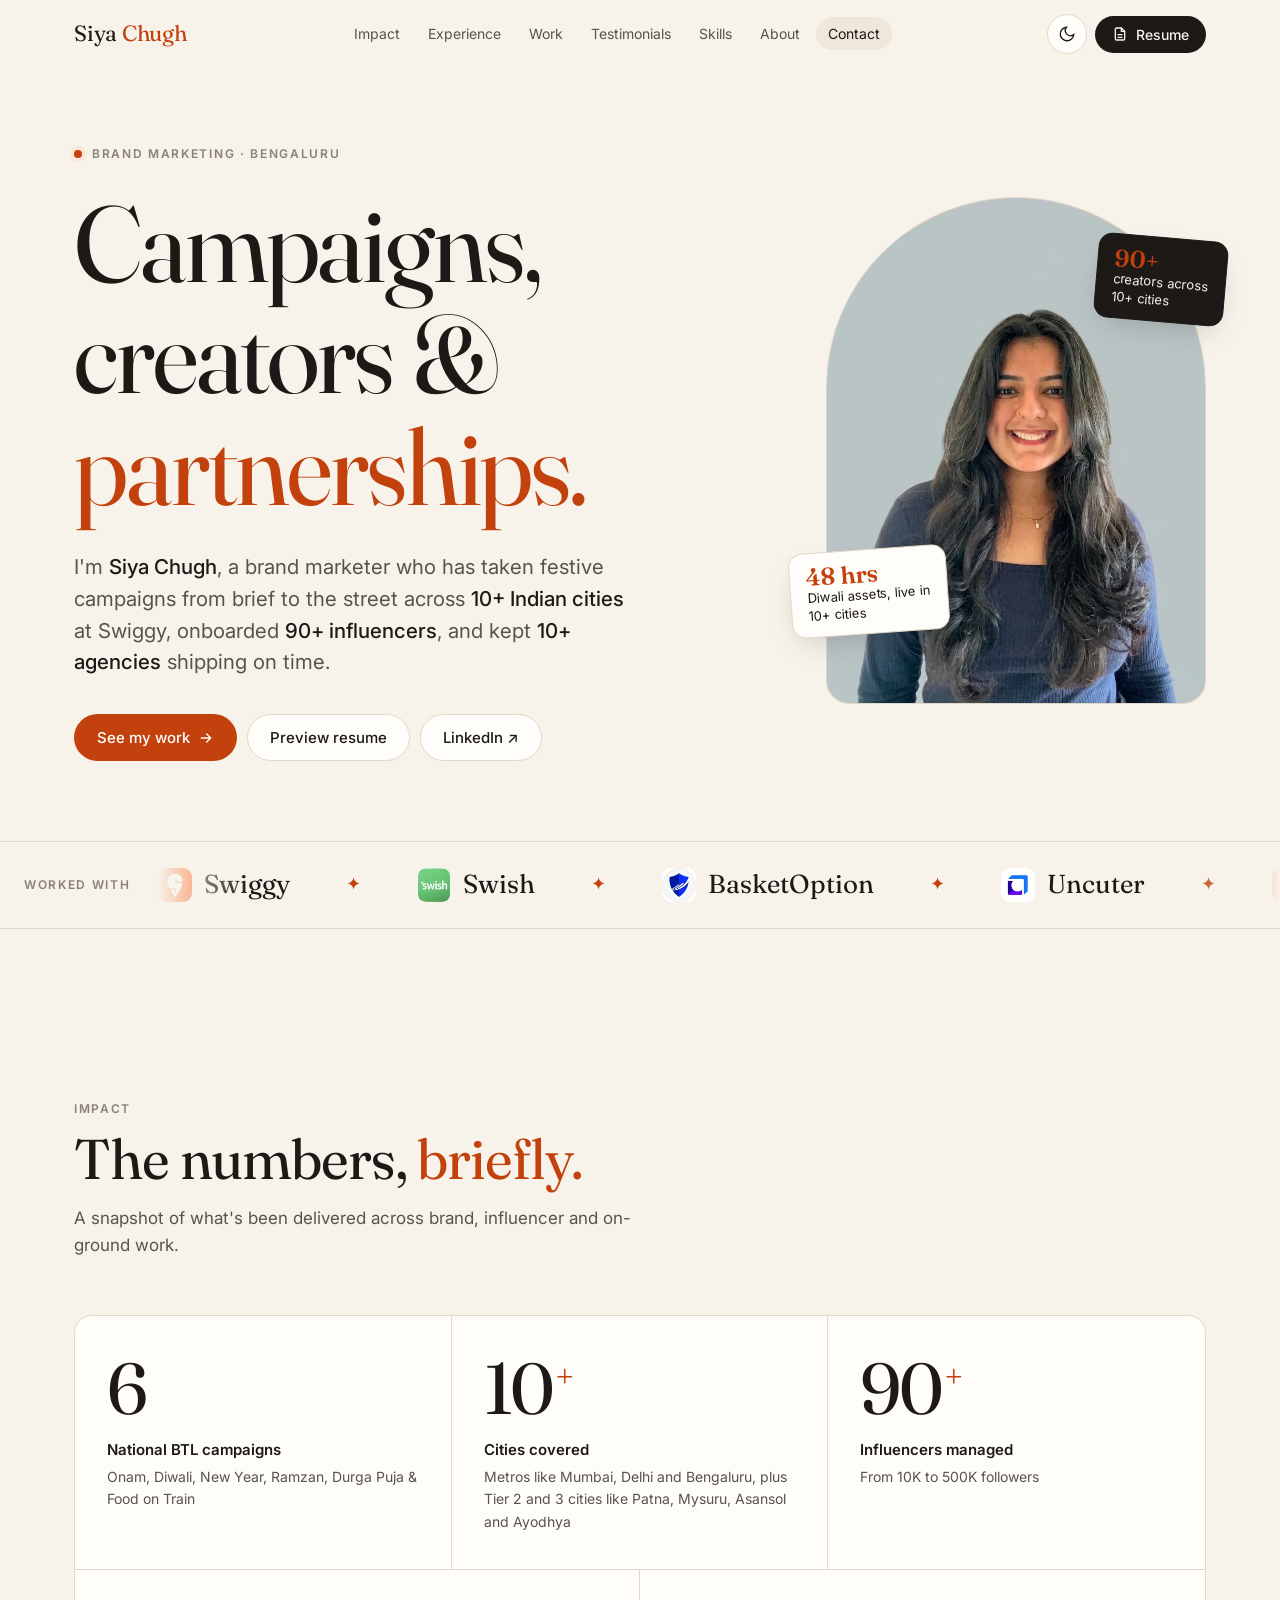
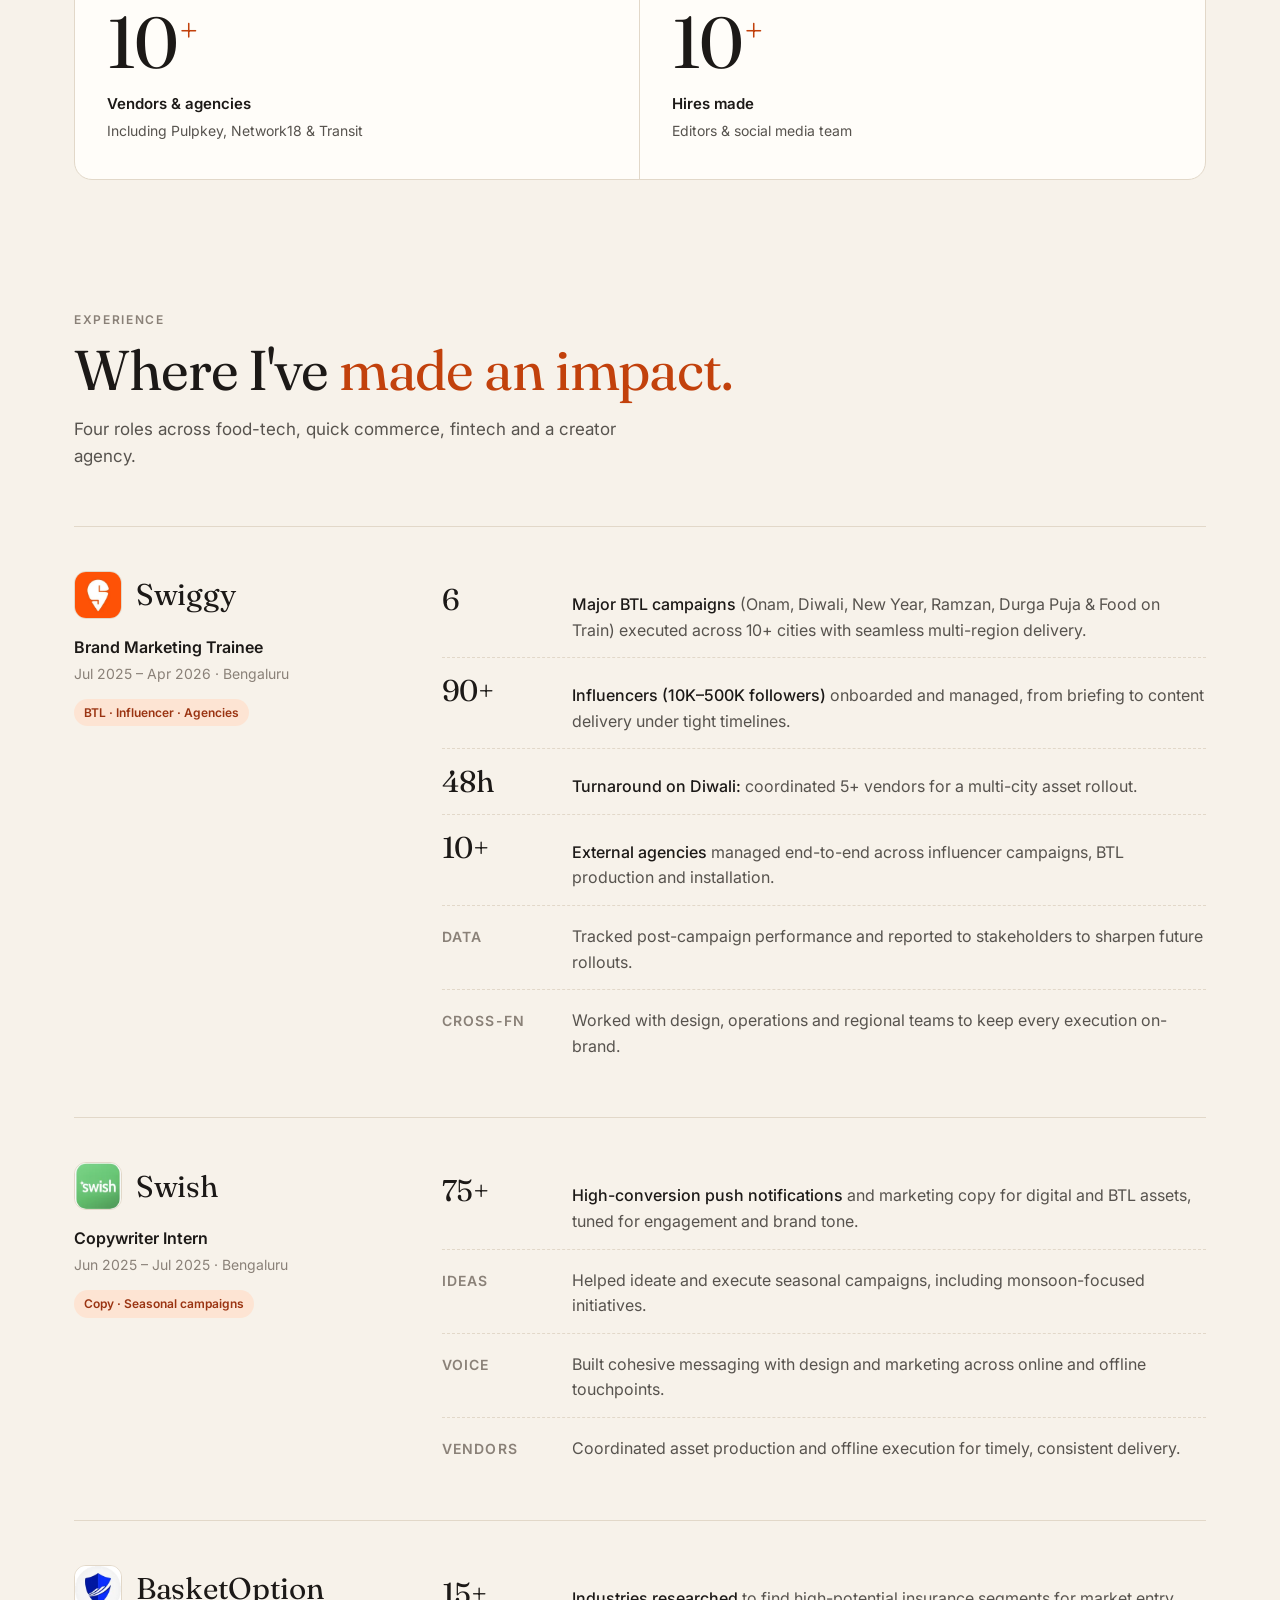
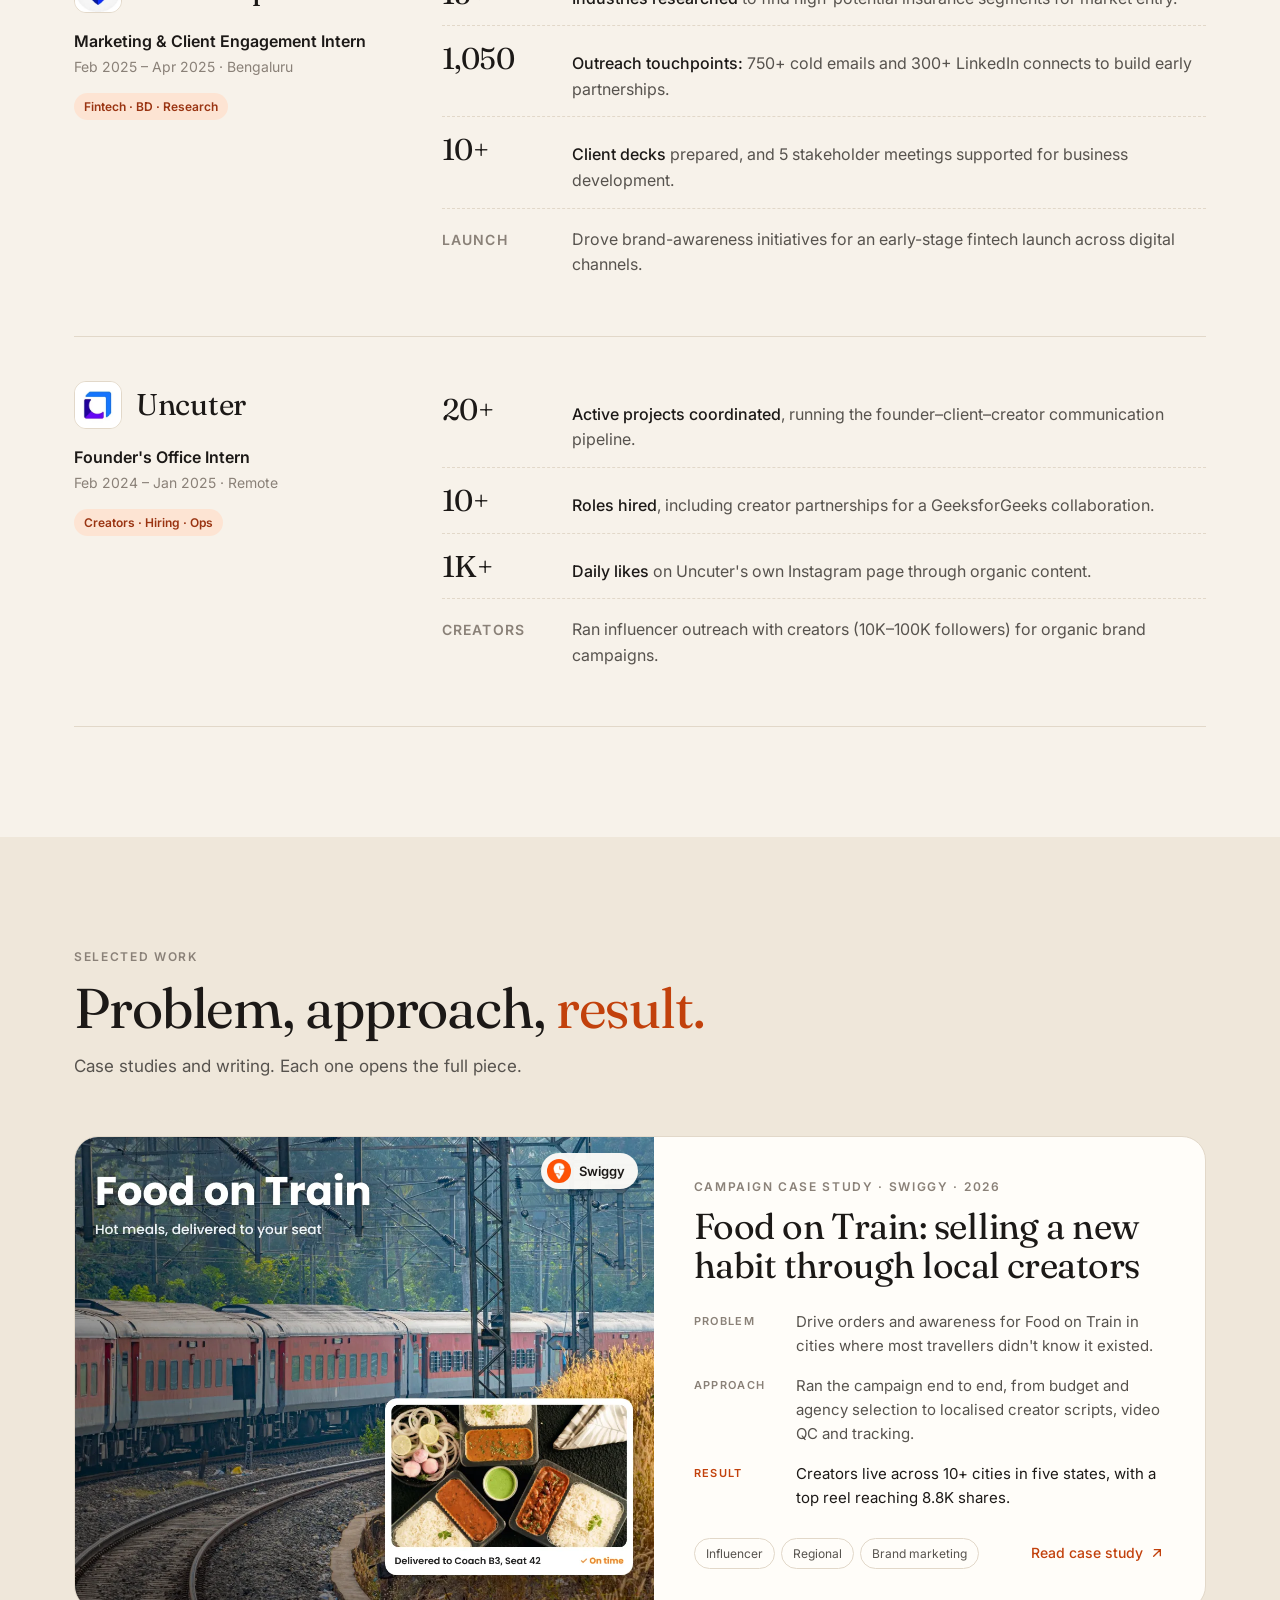
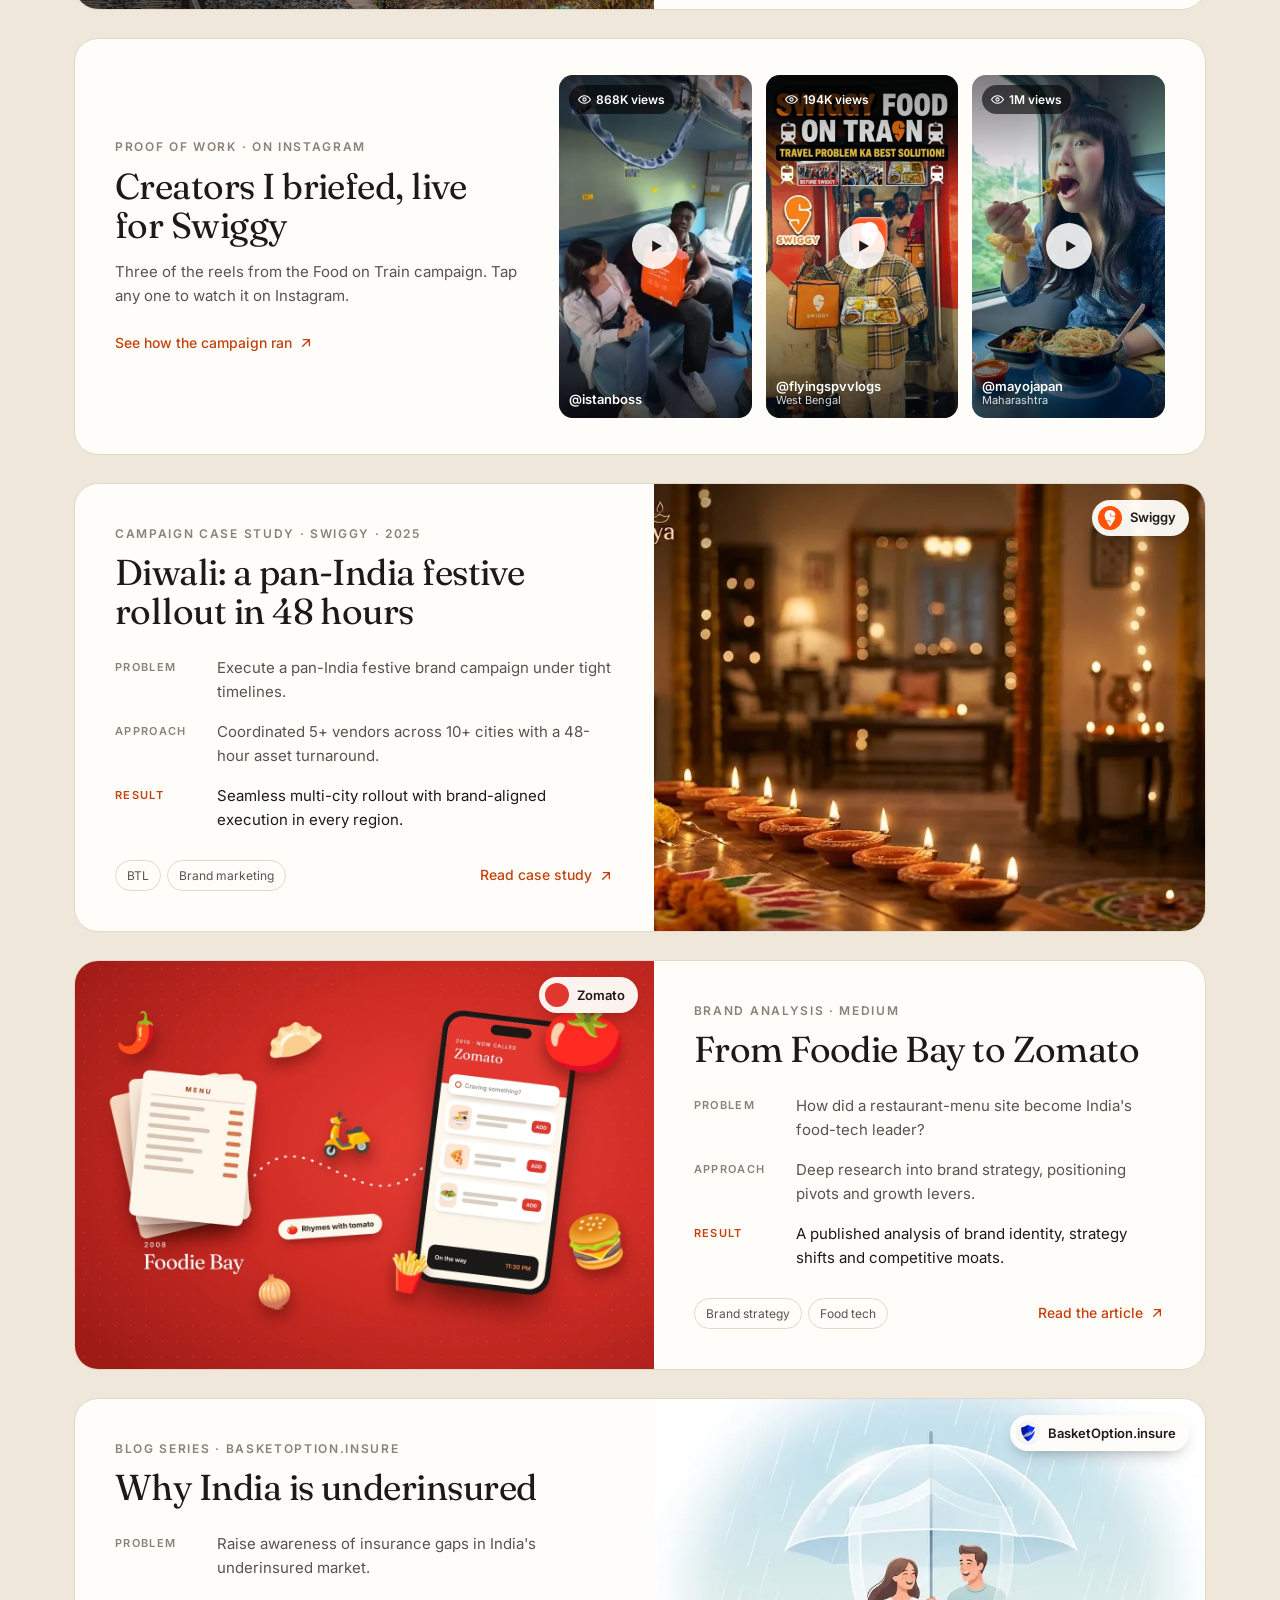
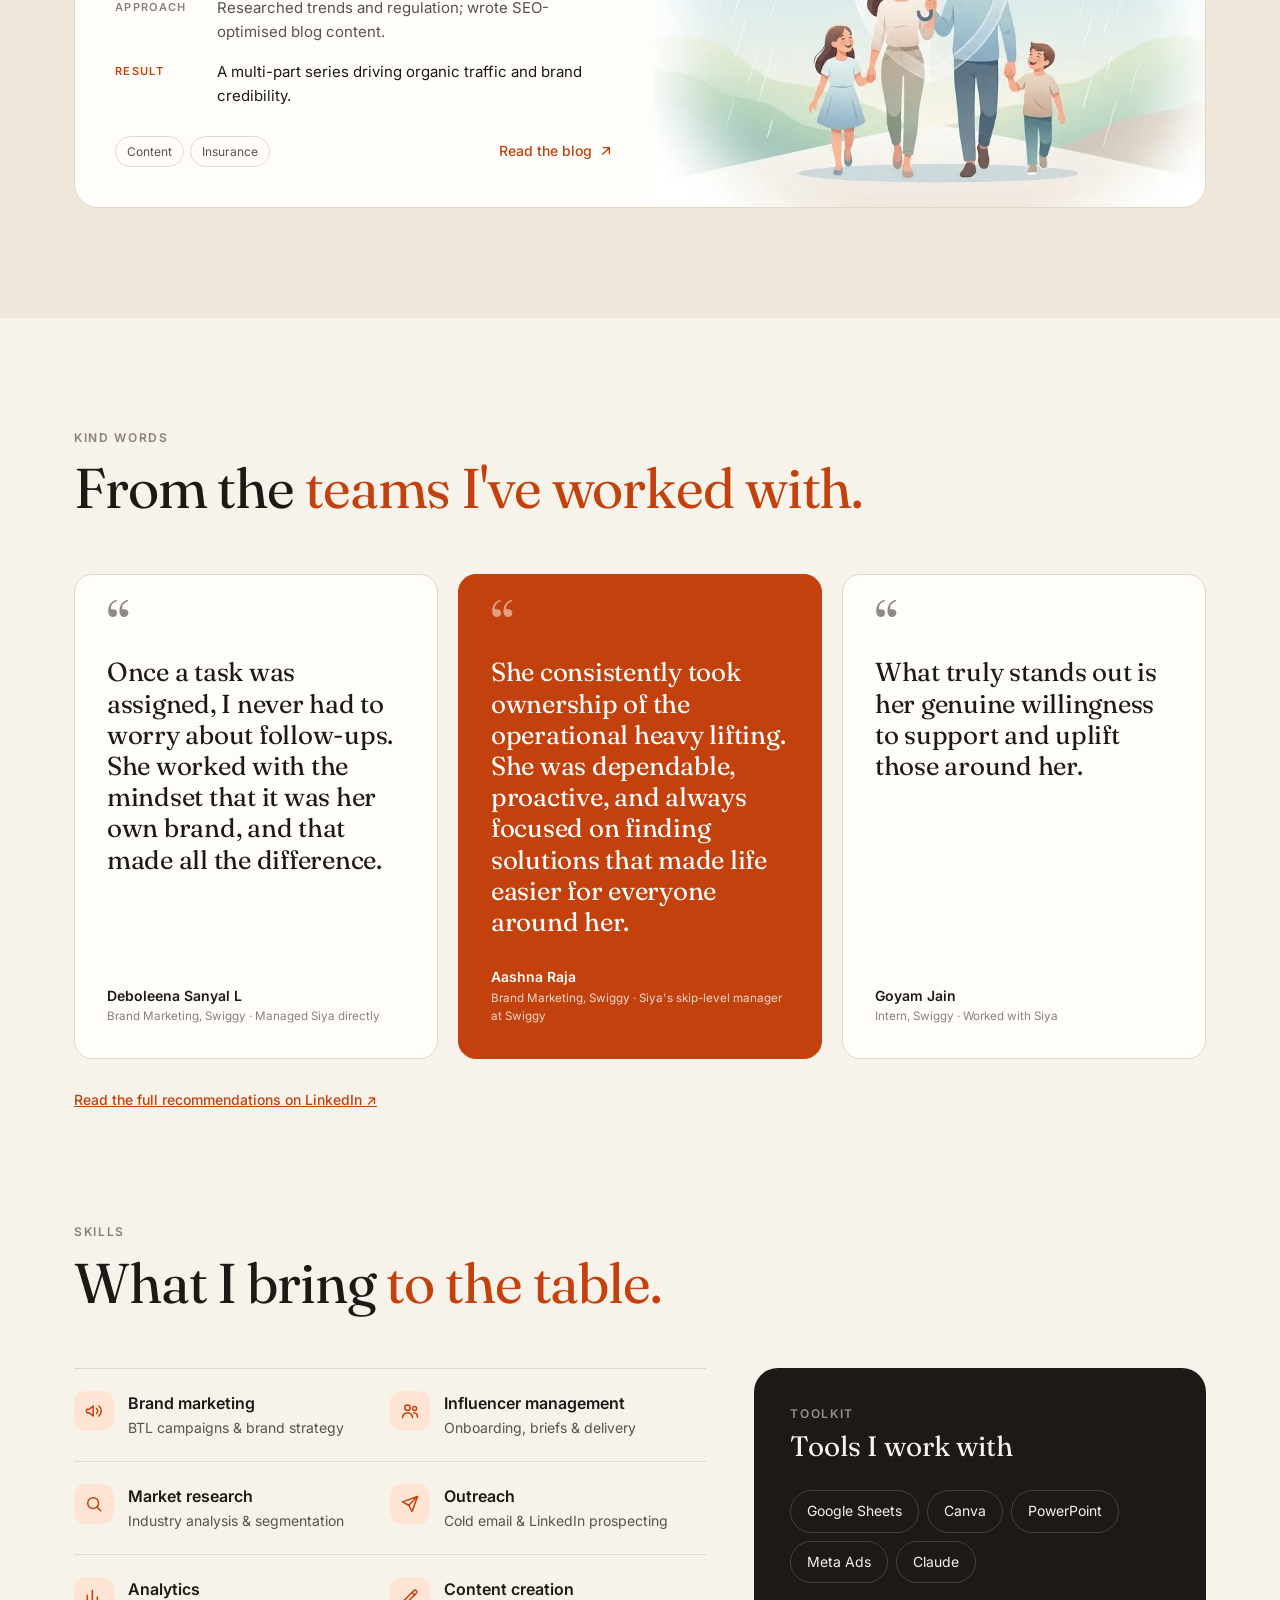
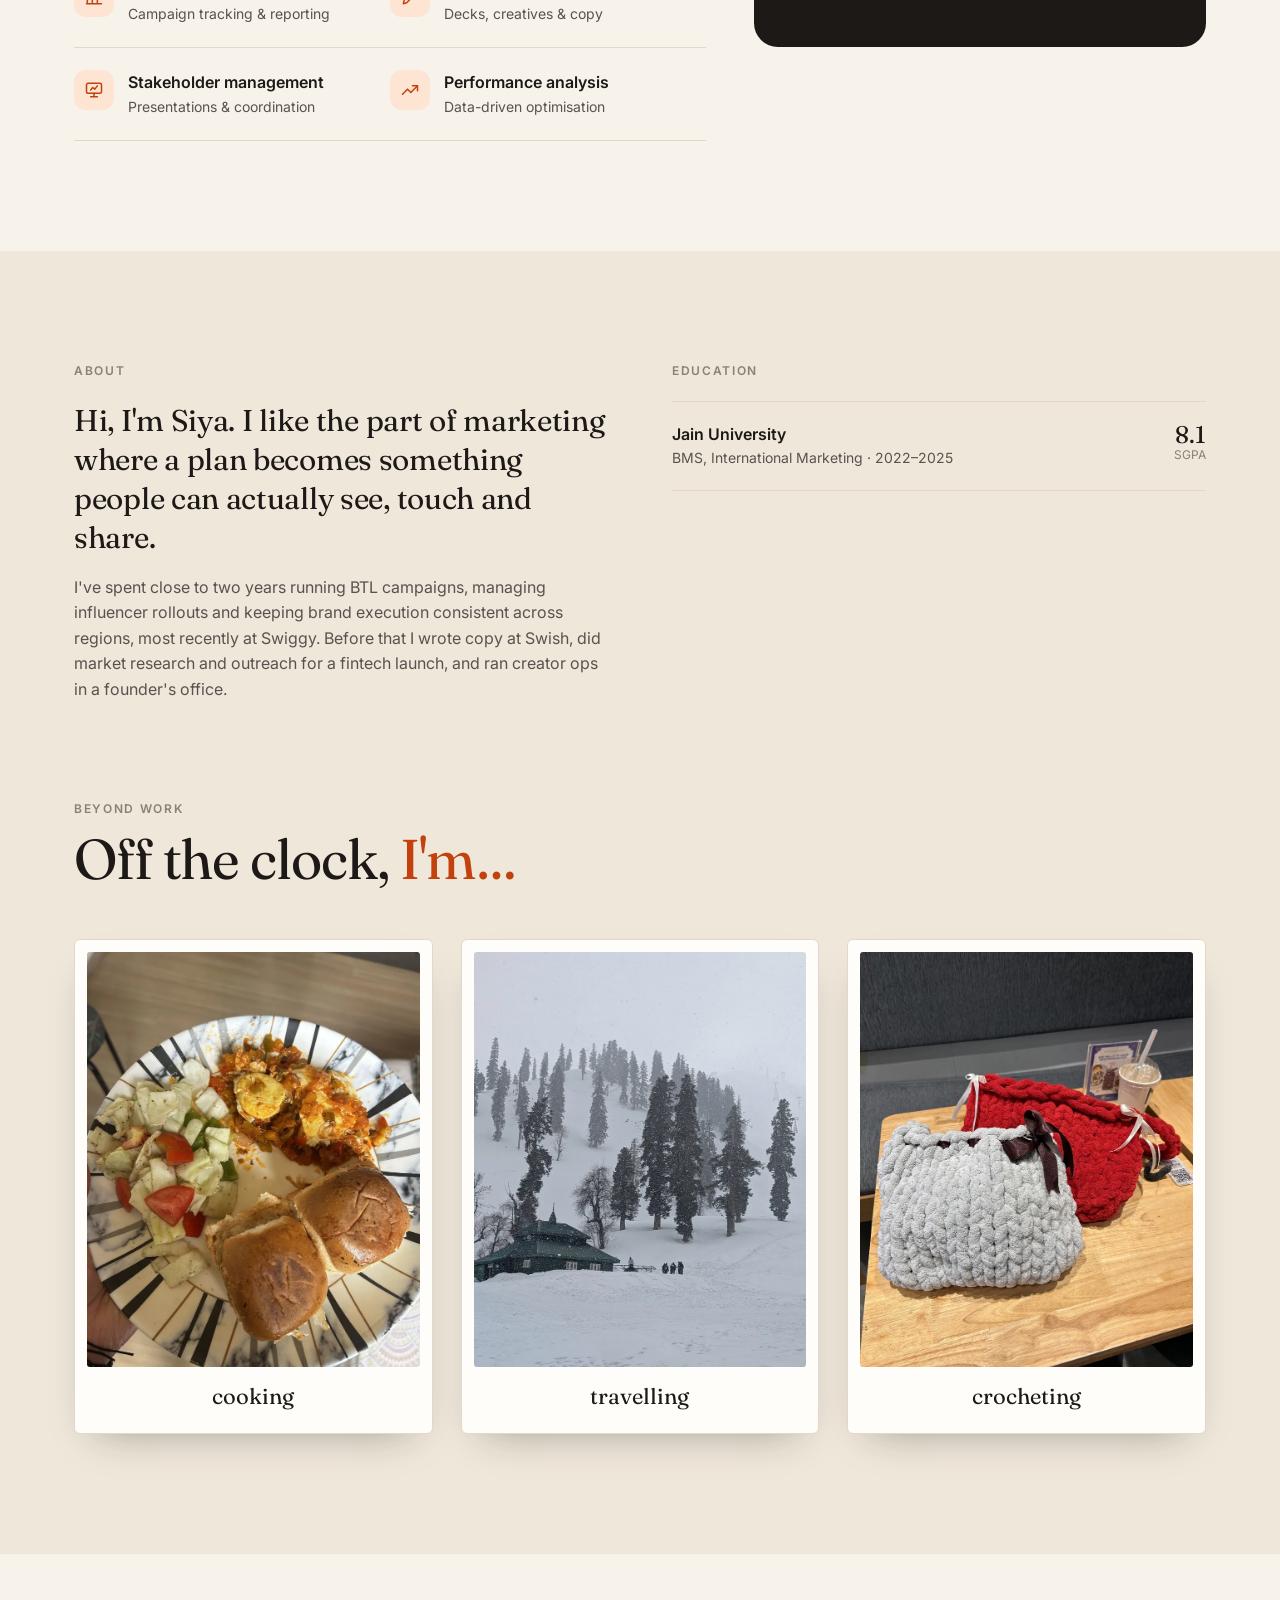
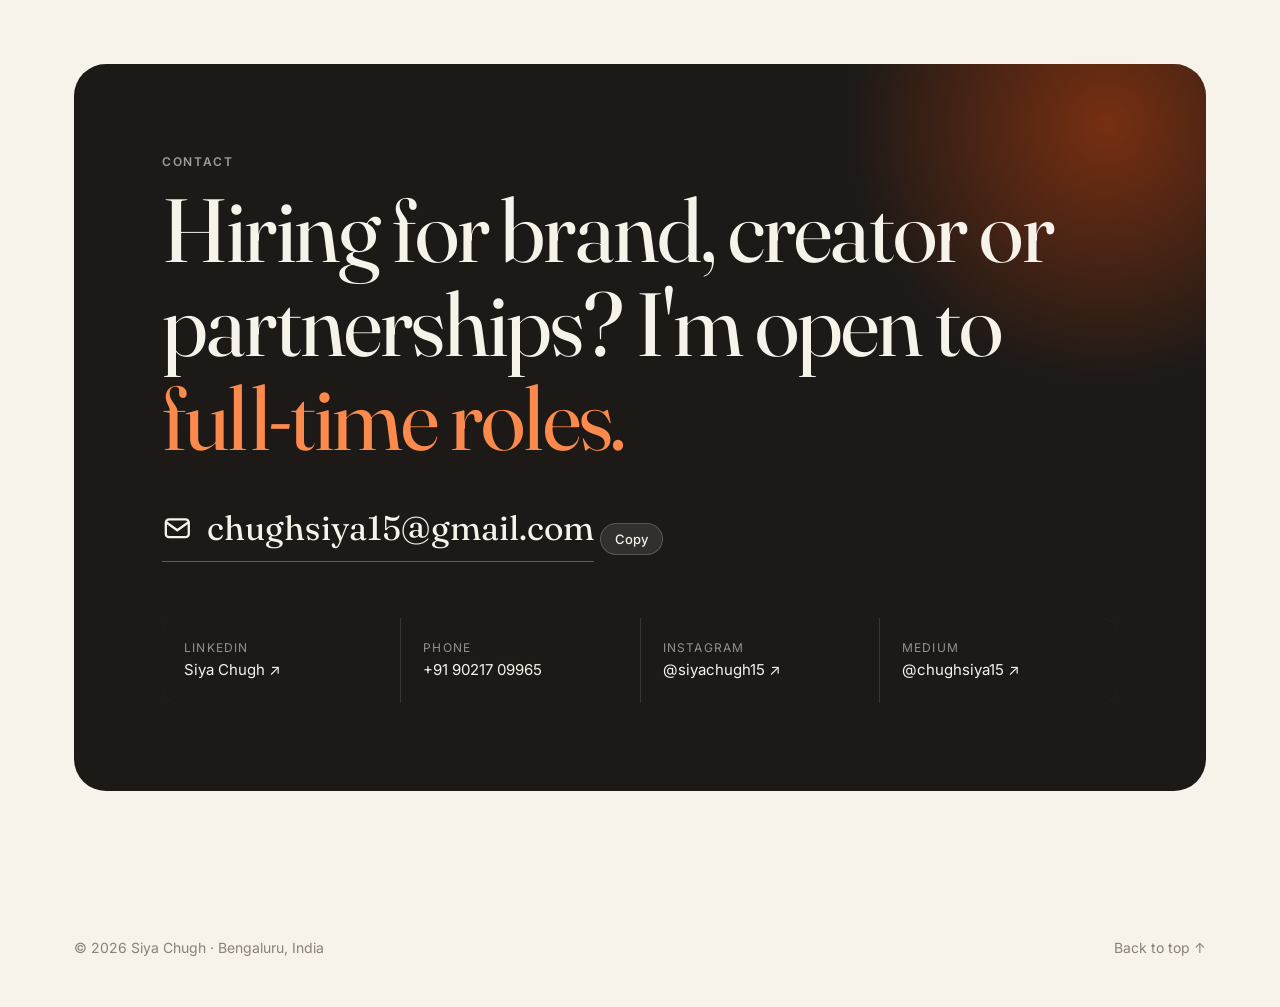
==== commit fb66b41a: "Top-right Resume button opens the resume preview page Co-Authored-By: Claude Fable 5.2 <noreply@anth" ====
--- a/index.html
+++ b/index.html
@@ -302,8 +302,8 @@
       <button class="icon-btn" id="theme" aria-label="Toggle colour theme">
         <svg viewBox="0 0 24 24" fill="none" stroke="currentColor" stroke-width="1.8" stroke-linecap="round"><path d="M21 12.8A9 9 0 1 1 11.2 3a7 7 0 0 0 9.8 9.8z"/></svg>
       </button>
-      <a class="btn btn-primary" href="Siya_Chugh_resume.pdf" download>
-        <svg viewBox="0 0 24 24" fill="none" stroke="currentColor" stroke-width="2" stroke-linecap="round" stroke-linejoin="round"><path d="M12 3v12m0 0-5-5m5 5 5-5M5 21h14"/></svg><span>Resume</span>
+      <a class="btn btn-primary" href="resume/" target="_blank" rel="noopener">
+        <svg viewBox="0 0 24 24" fill="none" stroke="currentColor" stroke-width="2" stroke-linecap="round" stroke-linejoin="round"><path d="M14 3H7a2 2 0 0 0-2 2v14a2 2 0 0 0 2 2h10a2 2 0 0 0 2-2V8z"/><path d="M14 3v5h5M9 13h6M9 17h6"/></svg><span>Resume</span>
       </a>
     </div>
   </div>
@@ -318,7 +318,7 @@
       <div class="cta-row rv">
         <a class="btn btn-accent" href="#work">See my work
           <svg viewBox="0 0 24 24" fill="none" stroke="currentColor" stroke-width="2" stroke-linecap="round"><path d="M5 12h14m-6-6 6 6-6 6"/></svg></a>
-        <a class="btn btn-ghost" href="https://drive.google.com/file/d/1aFQsgws97i9_bjQxAfGxdpLQCZRL6-1H/view" target="_blank" rel="noopener">Preview resume</a>
+        <a class="btn btn-ghost" href="resume/" target="_blank" rel="noopener">Preview resume</a>
         <a class="btn btn-ghost" href="https://www.linkedin.com/in/siya-chugh-056a25211/" target="_blank" rel="noopener">LinkedIn ↗</a>
       </div>
     </div>
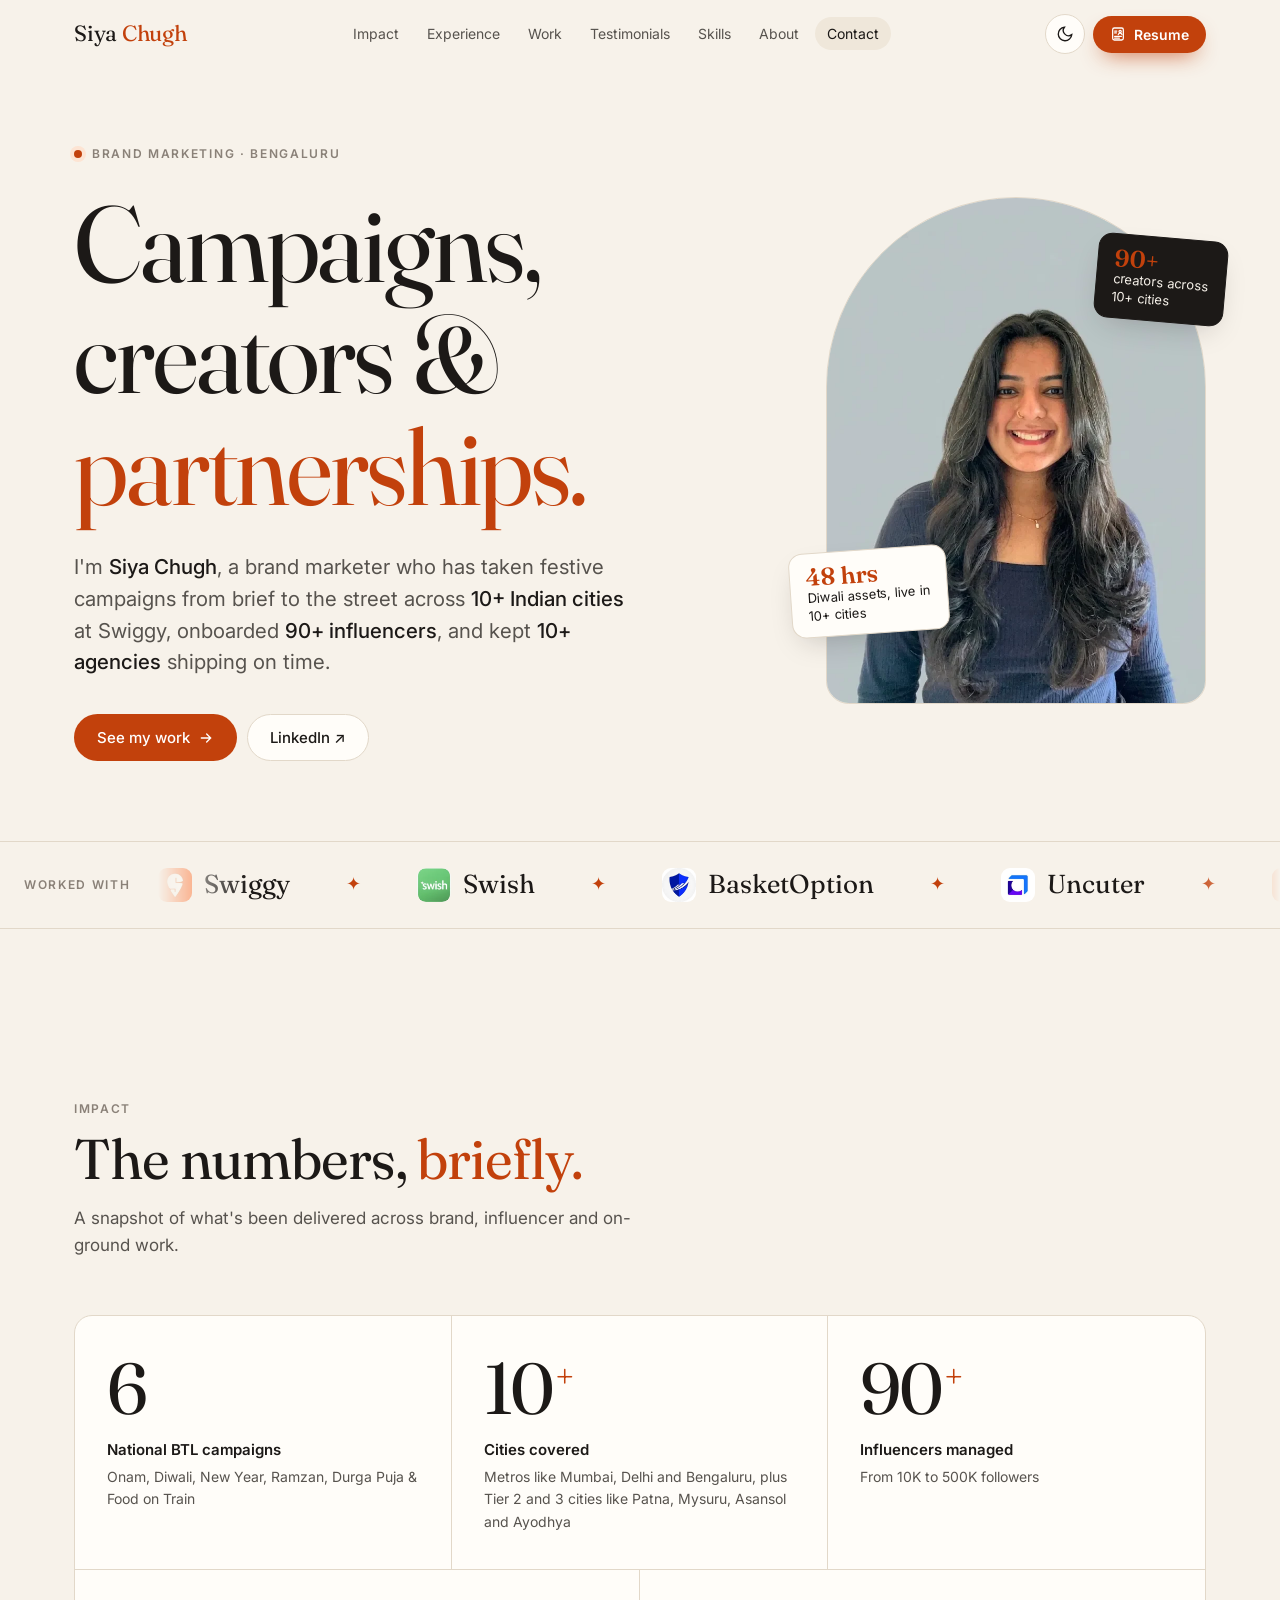
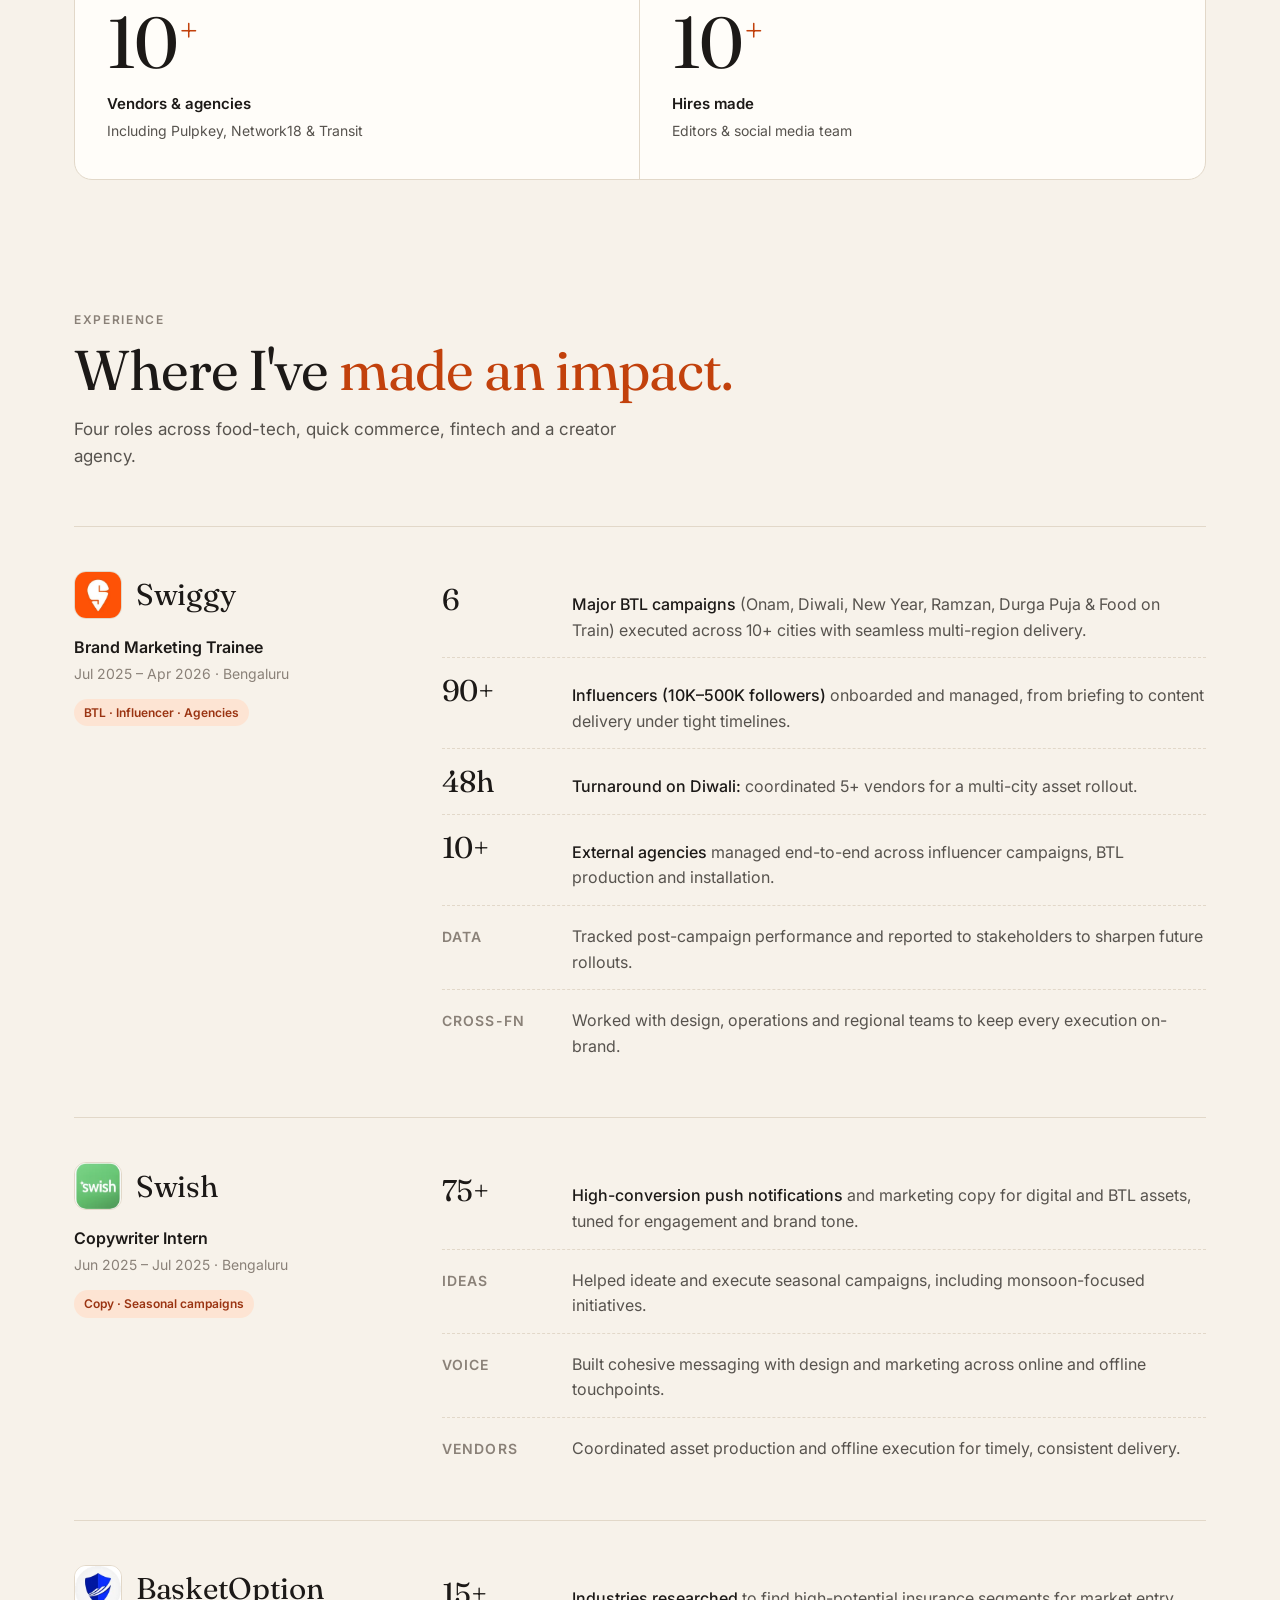
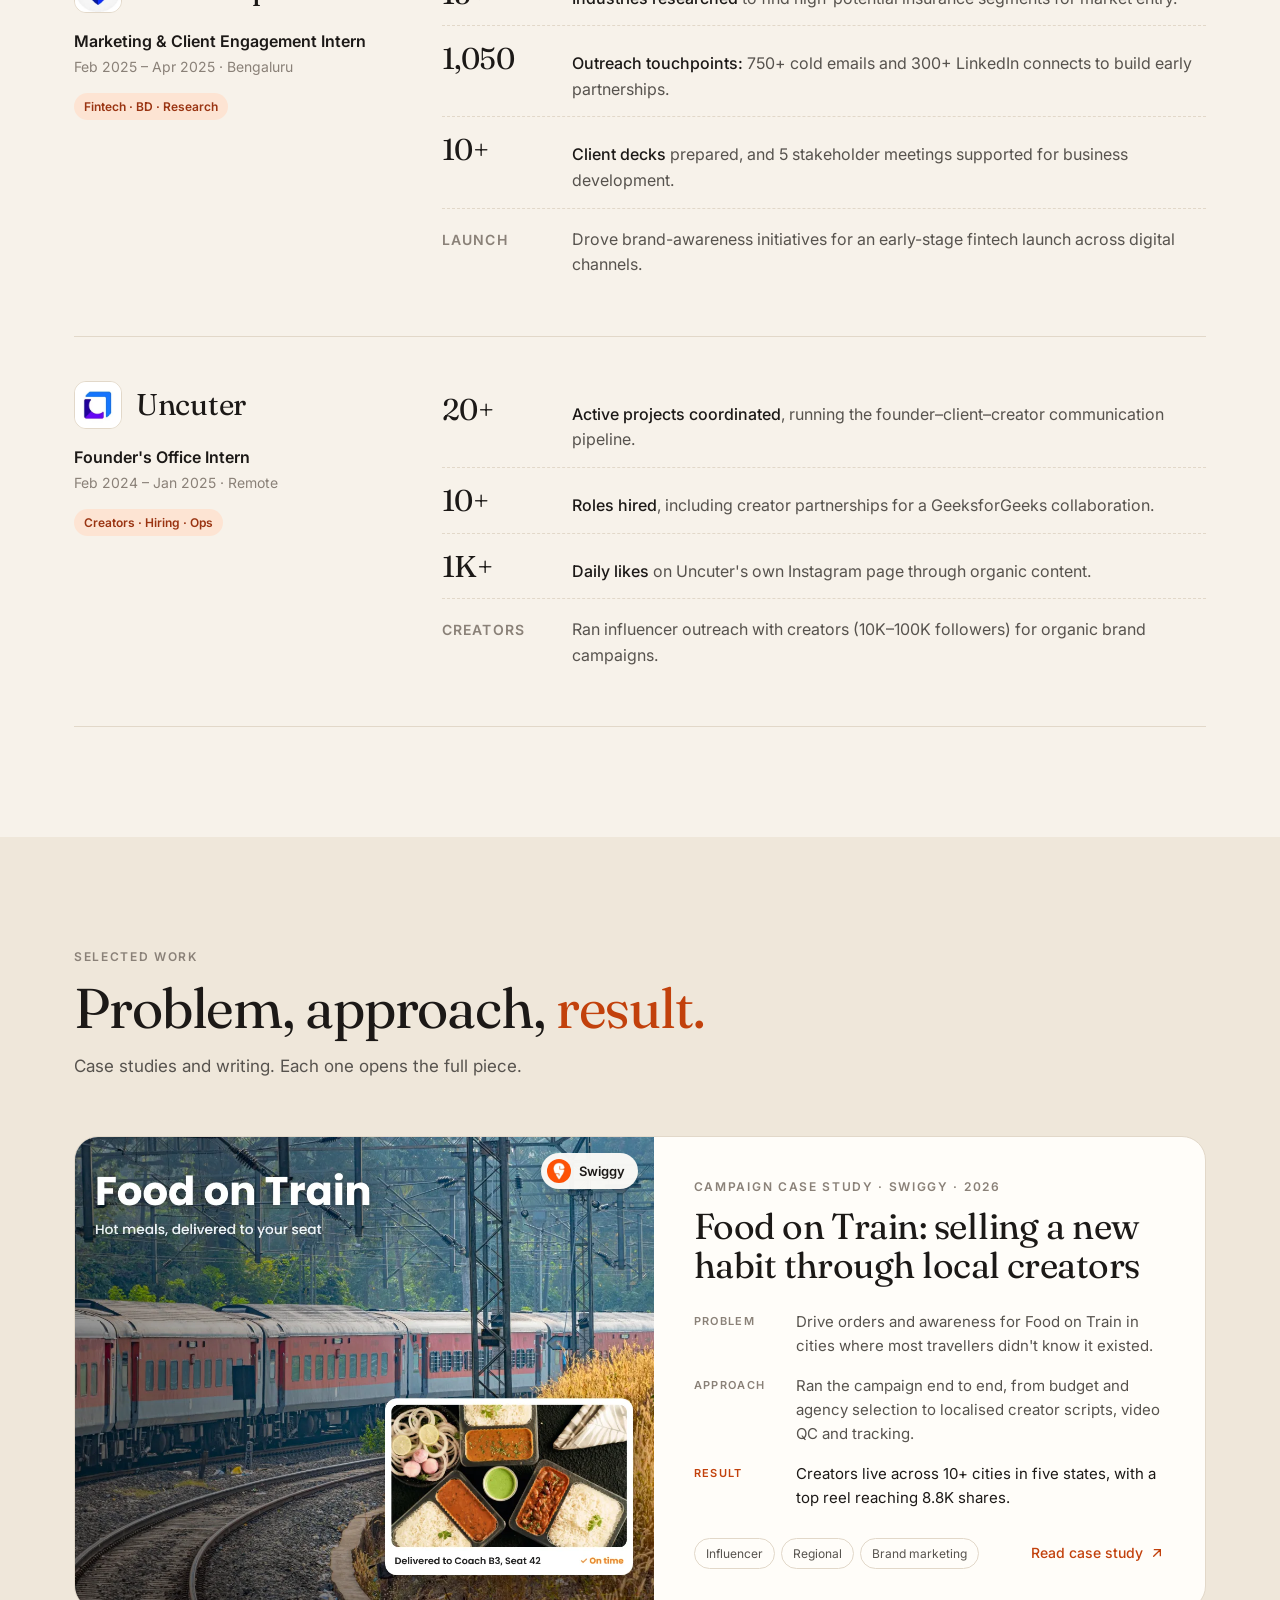
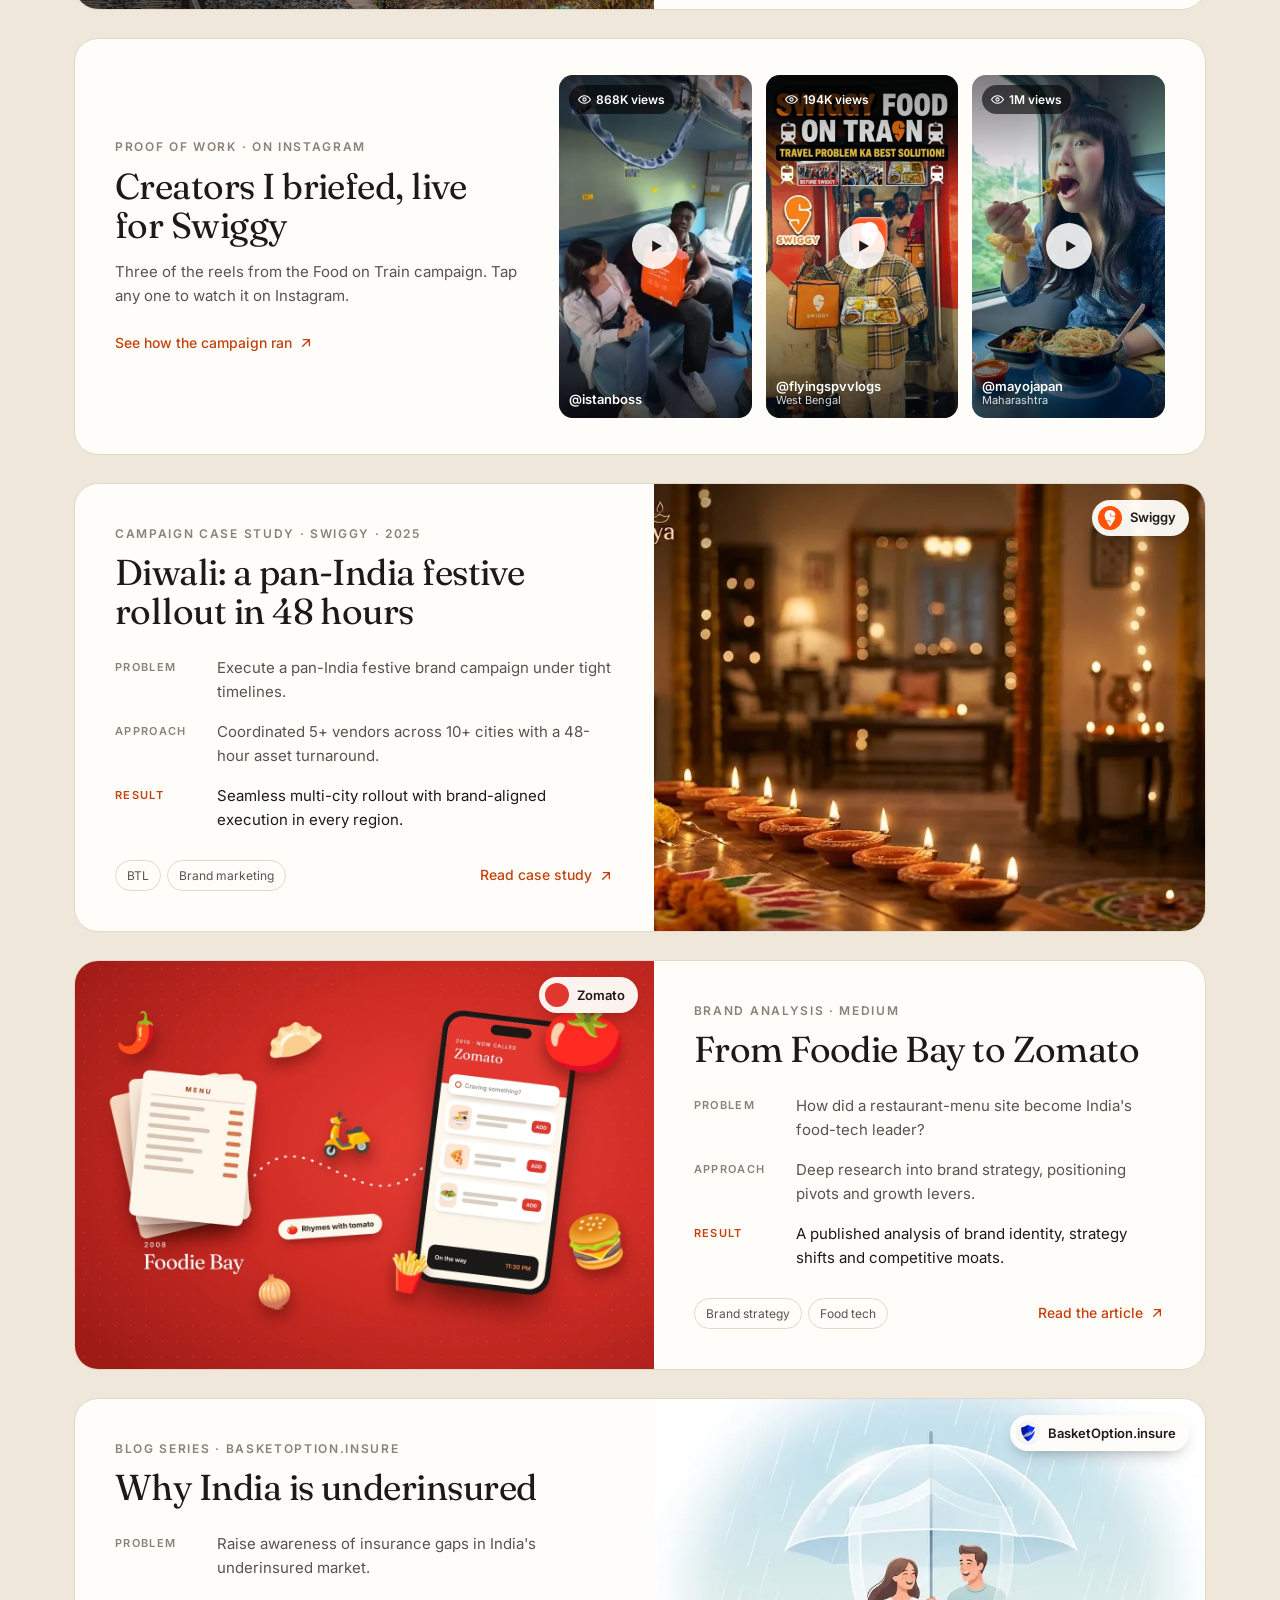
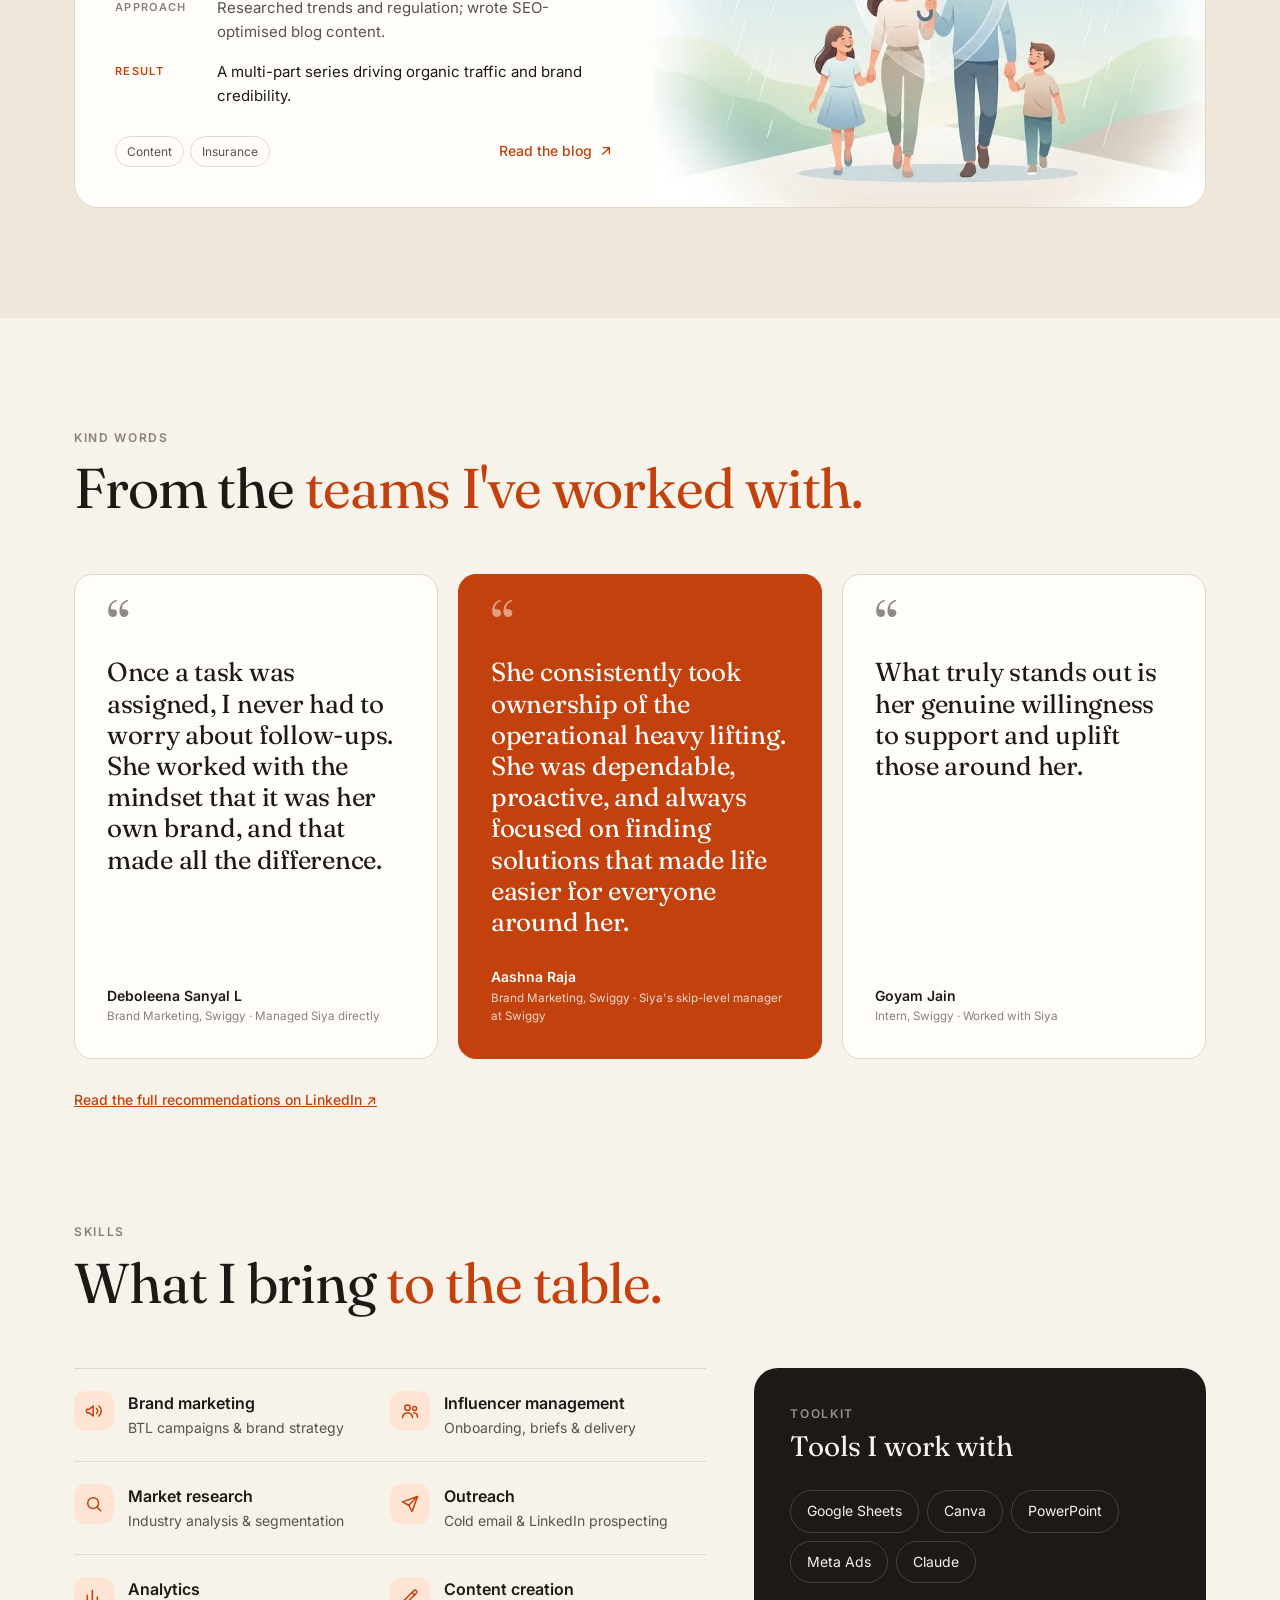
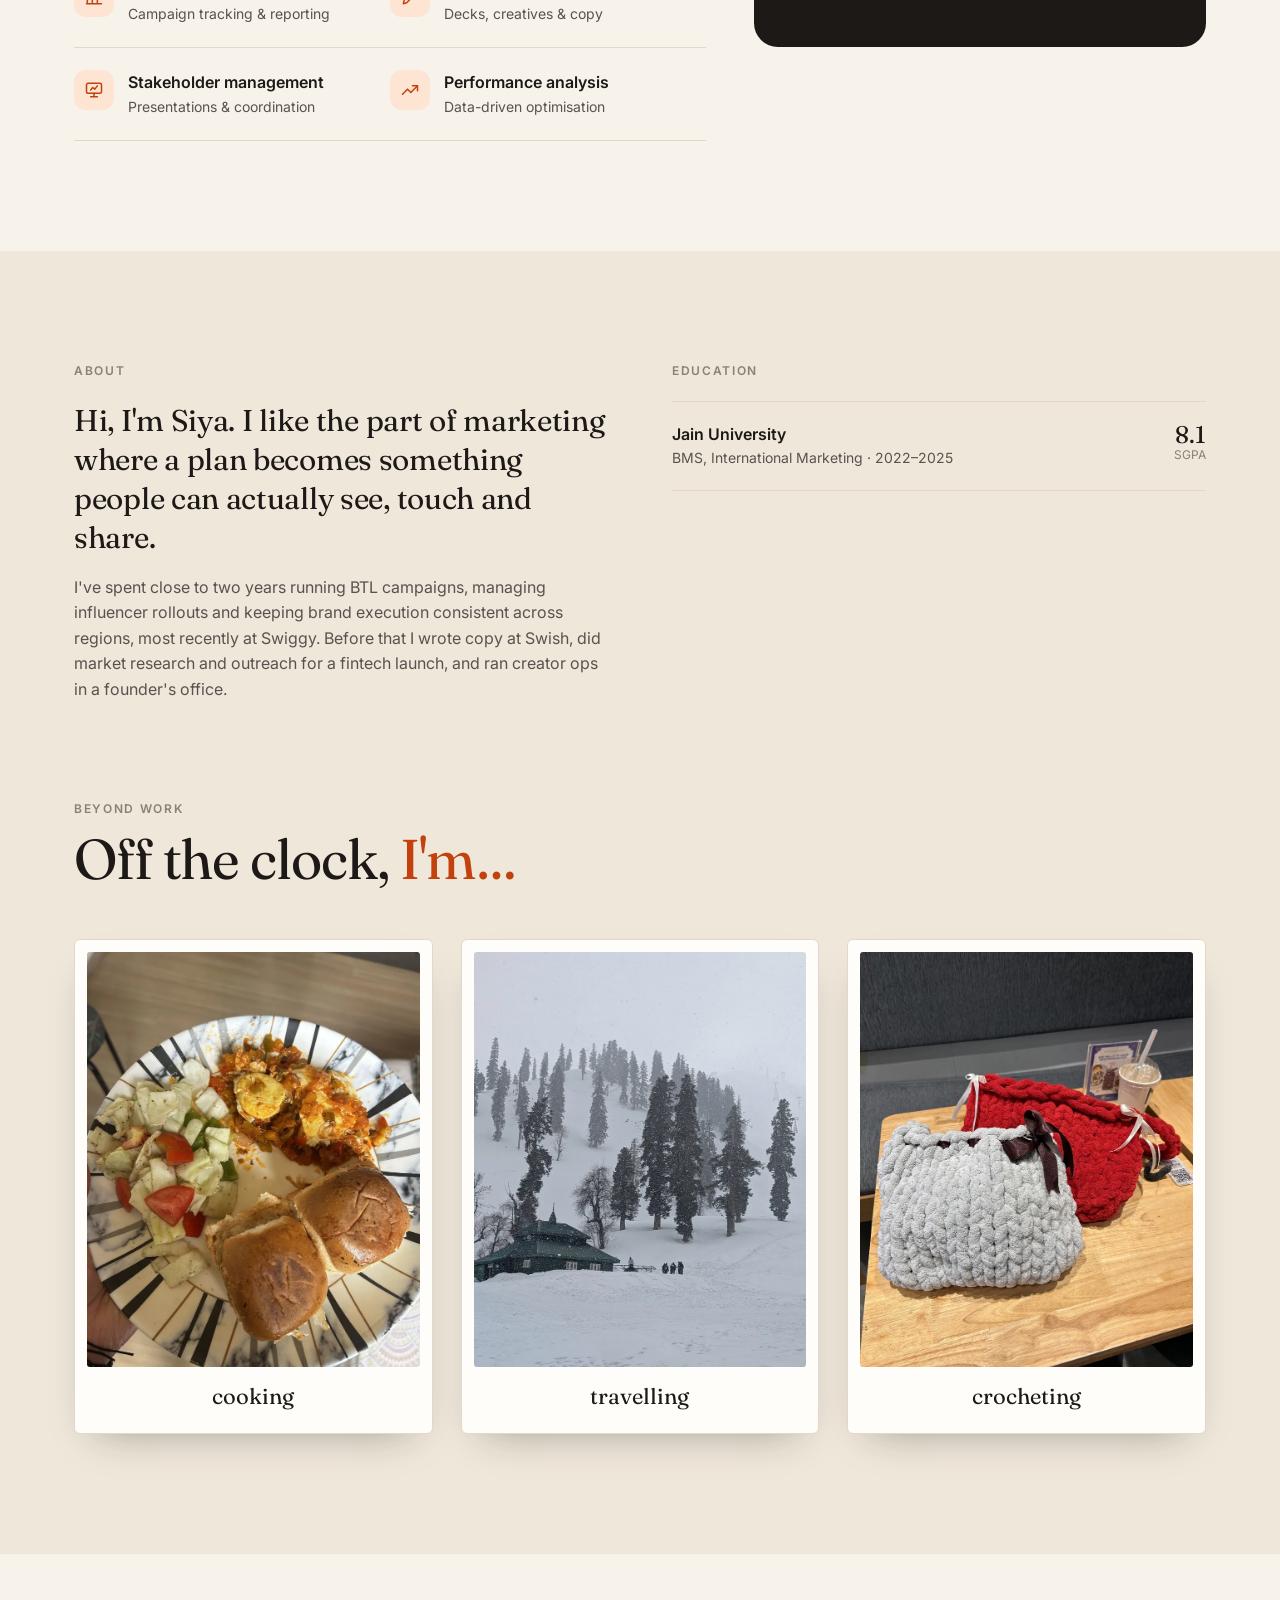
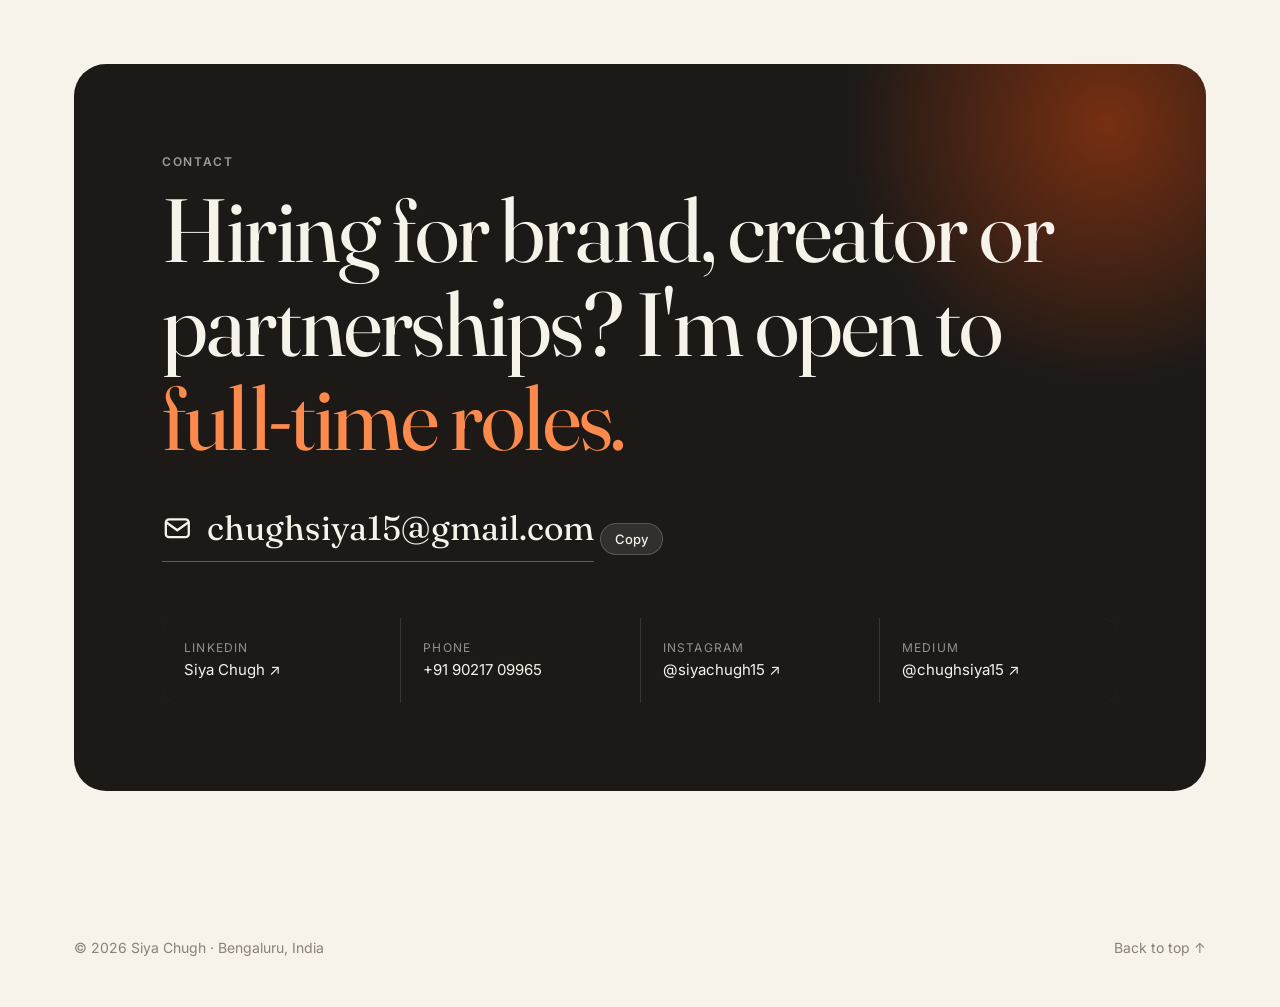
==== commit 828203e4: "Eye-catching Resume button with CV icon; brand logos link to experience Also remove the Preview resu" ====
--- a/index.html
+++ b/index.html
@@ -50,6 +50,11 @@
 .btn{display:inline-flex;align-items:center;gap:8px;padding:13px 22px;border-radius:999px;font:500 15px var(--sans);text-decoration:none;border:1px solid transparent;cursor:pointer;transition:transform .2s,background .2s,border-color .2s}
 .btn:hover{transform:translateY(-2px)}
 .btn-primary{background:var(--ink);color:var(--bg)}
+.btn-resume{position:relative;background:var(--accent);color:#fff;font-weight:600;box-shadow:0 10px 22px -10px rgba(194,65,12,.85)}
+.btn-resume svg{width:18px;height:18px}
+.btn-resume::after{content:"";position:absolute;inset:-1px;border-radius:999px;border:2px solid var(--accent);opacity:0;pointer-events:none;animation:ring 2.2s ease-out infinite}
+@keyframes ring{0%{transform:scale(1);opacity:.75}75%,100%{transform:scale(1.22,1.55);opacity:0}}
+@media (prefers-reduced-motion:reduce){.btn-resume::after{animation:none}}
 .btn-accent{background:var(--accent);color:#fff}
 .btn-ghost{border-color:var(--line);background:var(--card)}
 .btn-ghost:hover{border-color:var(--ink)}
@@ -69,7 +74,7 @@
 .icon-btn svg{width:18px;height:18px}
 .nav-right .btn{padding:9px 16px;font-size:14px}
 @media (max-width:1000px){.nav-links{display:none}}
-@media (max-width:480px){.nav-right .btn span{display:none}}
+@media (max-width:480px){.nav-right .btn{padding:9px 13px}}
 
 /* hero */
 .hero{padding:140px 0 60px;position:relative}
@@ -102,7 +107,10 @@
 .brands .label{flex:none;padding-left:24px}
 .track{display:flex;gap:56px;animation:scroll 28s linear infinite;width:max-content}
 .marq{overflow:hidden;mask-image:linear-gradient(90deg,transparent,#000 8%,#000 92%,transparent);-webkit-mask-image:linear-gradient(90deg,transparent,#000 8%,#000 92%,transparent);flex:1}
-.brand{display:flex;align-items:center;gap:12px;font-family:var(--serif);font-size:26px;white-space:nowrap;color:var(--ink)}
+.brand{display:flex;align-items:center;gap:12px;font-family:var(--serif);font-size:26px;white-space:nowrap;color:var(--ink);text-decoration:none}
+a.brand{transition:color .2s}
+a.brand:hover{color:var(--accent)}
+.marq:hover .track{animation-play-state:paused}
 .brand img{width:34px;height:34px;border-radius:9px}
 .brand .star{color:var(--accent);font-size:18px}
 @keyframes scroll{to{transform:translateX(-50%)}}
@@ -302,8 +310,8 @@
       <button class="icon-btn" id="theme" aria-label="Toggle colour theme">
         <svg viewBox="0 0 24 24" fill="none" stroke="currentColor" stroke-width="1.8" stroke-linecap="round"><path d="M21 12.8A9 9 0 1 1 11.2 3a7 7 0 0 0 9.8 9.8z"/></svg>
       </button>
-      <a class="btn btn-primary" href="resume/" target="_blank" rel="noopener">
-        <svg viewBox="0 0 24 24" fill="none" stroke="currentColor" stroke-width="2" stroke-linecap="round" stroke-linejoin="round"><path d="M14 3H7a2 2 0 0 0-2 2v14a2 2 0 0 0 2 2h10a2 2 0 0 0 2-2V8z"/><path d="M14 3v5h5M9 13h6M9 17h6"/></svg><span>Resume</span>
+      <a class="btn btn-resume" href="resume/" target="_blank" rel="noopener">
+        <svg viewBox="0 0 24 24" fill="none" stroke="currentColor" stroke-width="1.9" stroke-linecap="round" stroke-linejoin="round" aria-hidden="true"><rect x="4" y="3" width="16" height="18" rx="2.5"/><circle cx="15.2" cy="8.3" r="1.7"/><path d="M12.4 12.9c.4-1.4 1.5-2.2 2.8-2.2s2.4.8 2.8 2.2"/><path d="M7 7.6h3.2M7 10.4h2.6M7 15.6h10M7 18.2h7"/></svg><span>Resume</span>
       </a>
     </div>
   </div>
@@ -318,7 +326,6 @@
       <div class="cta-row rv">
         <a class="btn btn-accent" href="#work">See my work
           <svg viewBox="0 0 24 24" fill="none" stroke="currentColor" stroke-width="2" stroke-linecap="round"><path d="M5 12h14m-6-6 6 6-6 6"/></svg></a>
-        <a class="btn btn-ghost" href="resume/" target="_blank" rel="noopener">Preview resume</a>
         <a class="btn btn-ghost" href="https://www.linkedin.com/in/siya-chugh-056a25211/" target="_blank" rel="noopener">LinkedIn ↗</a>
       </div>
     </div>
@@ -333,10 +340,10 @@
     <div class="brands-inner">
       <div class="eyebrow label">Worked with</div>
       <div class="marq"><div class="track" id="track">
-        <div class="brand"><img src="assets/swiggy-logo.webp" alt="">Swiggy</div><span class="brand"><span class="star">✦</span></span>
-        <div class="brand"><img src="assets/swish-logo.webp" alt="">Swish</div><span class="brand"><span class="star">✦</span></span>
-        <div class="brand"><img src="assets/basket-option-logo.webp" alt="">BasketOption</div><span class="brand"><span class="star">✦</span></span>
-        <div class="brand"><img src="assets/uncuber-logo.webp" alt="">Uncuter</div><span class="brand"><span class="star">✦</span></span>
+        <a class="brand" href="#exp-swiggy" aria-label="Swiggy: see my work there"><img src="assets/swiggy-logo.webp" alt="">Swiggy</a><span class="brand"><span class="star">✦</span></span>
+        <a class="brand" href="#exp-swish" aria-label="Swish: see my work there"><img src="assets/swish-logo.webp" alt="">Swish</a><span class="brand"><span class="star">✦</span></span>
+        <a class="brand" href="#exp-basketoption" aria-label="BasketOption: see my work there"><img src="assets/basket-option-logo.webp" alt="">BasketOption</a><span class="brand"><span class="star">✦</span></span>
+        <a class="brand" href="#exp-uncuter" aria-label="Uncuter: see my work there"><img src="assets/uncuber-logo.webp" alt="">Uncuter</a><span class="brand"><span class="star">✦</span></span>
       </div></div>
     </div>
   </div>
@@ -366,7 +373,7 @@
       <p>Four roles across food-tech, quick commerce, fintech and a creator agency.</p>
     </div>
     <div class="roles">
-      <article class="role rv">
+      <article class="role rv" id="exp-swiggy">
         <div class="role-meta">
           <div class="role-co"><img src="assets/swiggy-logo.webp" alt="Swiggy logo"><h3>Swiggy</h3></div>
           <div class="role-title">Brand Marketing Trainee</div>
@@ -382,7 +389,7 @@
           <li><span class="k sm">Cross-fn</span><span>Worked with design, operations and regional teams to keep every execution on-brand.</span></li>
         </ul>
       </article>
-      <article class="role rv">
+      <article class="role rv" id="exp-swish">
         <div class="role-meta">
           <div class="role-co"><img src="assets/swish-logo.webp" alt="Swish logo"><h3>Swish</h3></div>
           <div class="role-title">Copywriter Intern</div>
@@ -396,7 +403,7 @@
           <li><span class="k sm">Vendors</span><span>Coordinated asset production and offline execution for timely, consistent delivery.</span></li>
         </ul>
       </article>
-      <article class="role rv">
+      <article class="role rv" id="exp-basketoption">
         <div class="role-meta">
           <div class="role-co"><img src="assets/basket-option-logo.webp" alt="BasketOption logo"><h3>BasketOption</h3></div>
           <div class="role-title">Marketing &amp; Client Engagement Intern</div>
@@ -410,7 +417,7 @@
           <li><span class="k sm">Launch</span><span>Drove brand-awareness initiatives for an early-stage fintech launch across digital channels.</span></li>
         </ul>
       </article>
-      <article class="role rv">
+      <article class="role rv" id="exp-uncuter">
         <div class="role-meta">
           <div class="role-co"><img src="assets/uncuber-logo.webp" alt="Uncuter logo"><h3>Uncuter</h3></div>
           <div class="role-title">Founder's Office Intern</div>
@@ -577,7 +584,7 @@
     <div class="contact rv">
       <div class="eyebrow">Contact</div>
       <h2>Hiring for brand, creator or partnerships? I'm open to <em>full-time roles.</em></h2>
-      <div><a class="mail" href="mailto:chughsiya15@gmail.com"><svg viewBox="0 0 24 24" fill="none" stroke="currentColor" stroke-width="1.8" stroke-linecap="round" stroke-linejoin="round" aria-hidden="true"><rect x="3" y="5" width="18" height="14" rx="2.5"/><path d="m3.5 7.5 8.5 6 8.5-6"/></svg>chughsiya15@gmail.com</a><button class="copy" id="copy">Copy</button></div>
+      <div><a class="mail" id="mail" href="mailto:chughsiya15@gmail.com"><svg viewBox="0 0 24 24" fill="none" stroke="currentColor" stroke-width="1.8" stroke-linecap="round" stroke-linejoin="round" aria-hidden="true"><rect x="3" y="5" width="18" height="14" rx="2.5"/><path d="m3.5 7.5 8.5 6 8.5-6"/></svg>chughsiya15@gmail.com</a><button class="copy" id="copy">Copy</button></div>
       <div class="links">
         <a href="https://www.linkedin.com/in/siya-chugh-056a25211/" target="_blank" rel="noopener"><small>LinkedIn</small><span>Siya Chugh ↗</span></a>
         <a href="tel:+919021709965"><small>Phone</small><span>+91 90217 09965</span></a>
@@ -610,6 +617,9 @@
     root.dataset.theme=dark?'light':'dark';
     try{localStorage.setItem(key,root.dataset.theme)}catch(e){}
   };
+
+  // on computers, open Gmail's compose window; phones keep their own mail app
+  if(!matchMedia('(pointer:coarse)').matches){var ml=document.getElementById('mail');ml.href='https://mail.google.com/mail/?view=cm&fs=1&to=chughsiya15@gmail.com';ml.target='_blank';ml.rel='noopener';}
 
   // copy email
   var c=document.getElementById('copy');
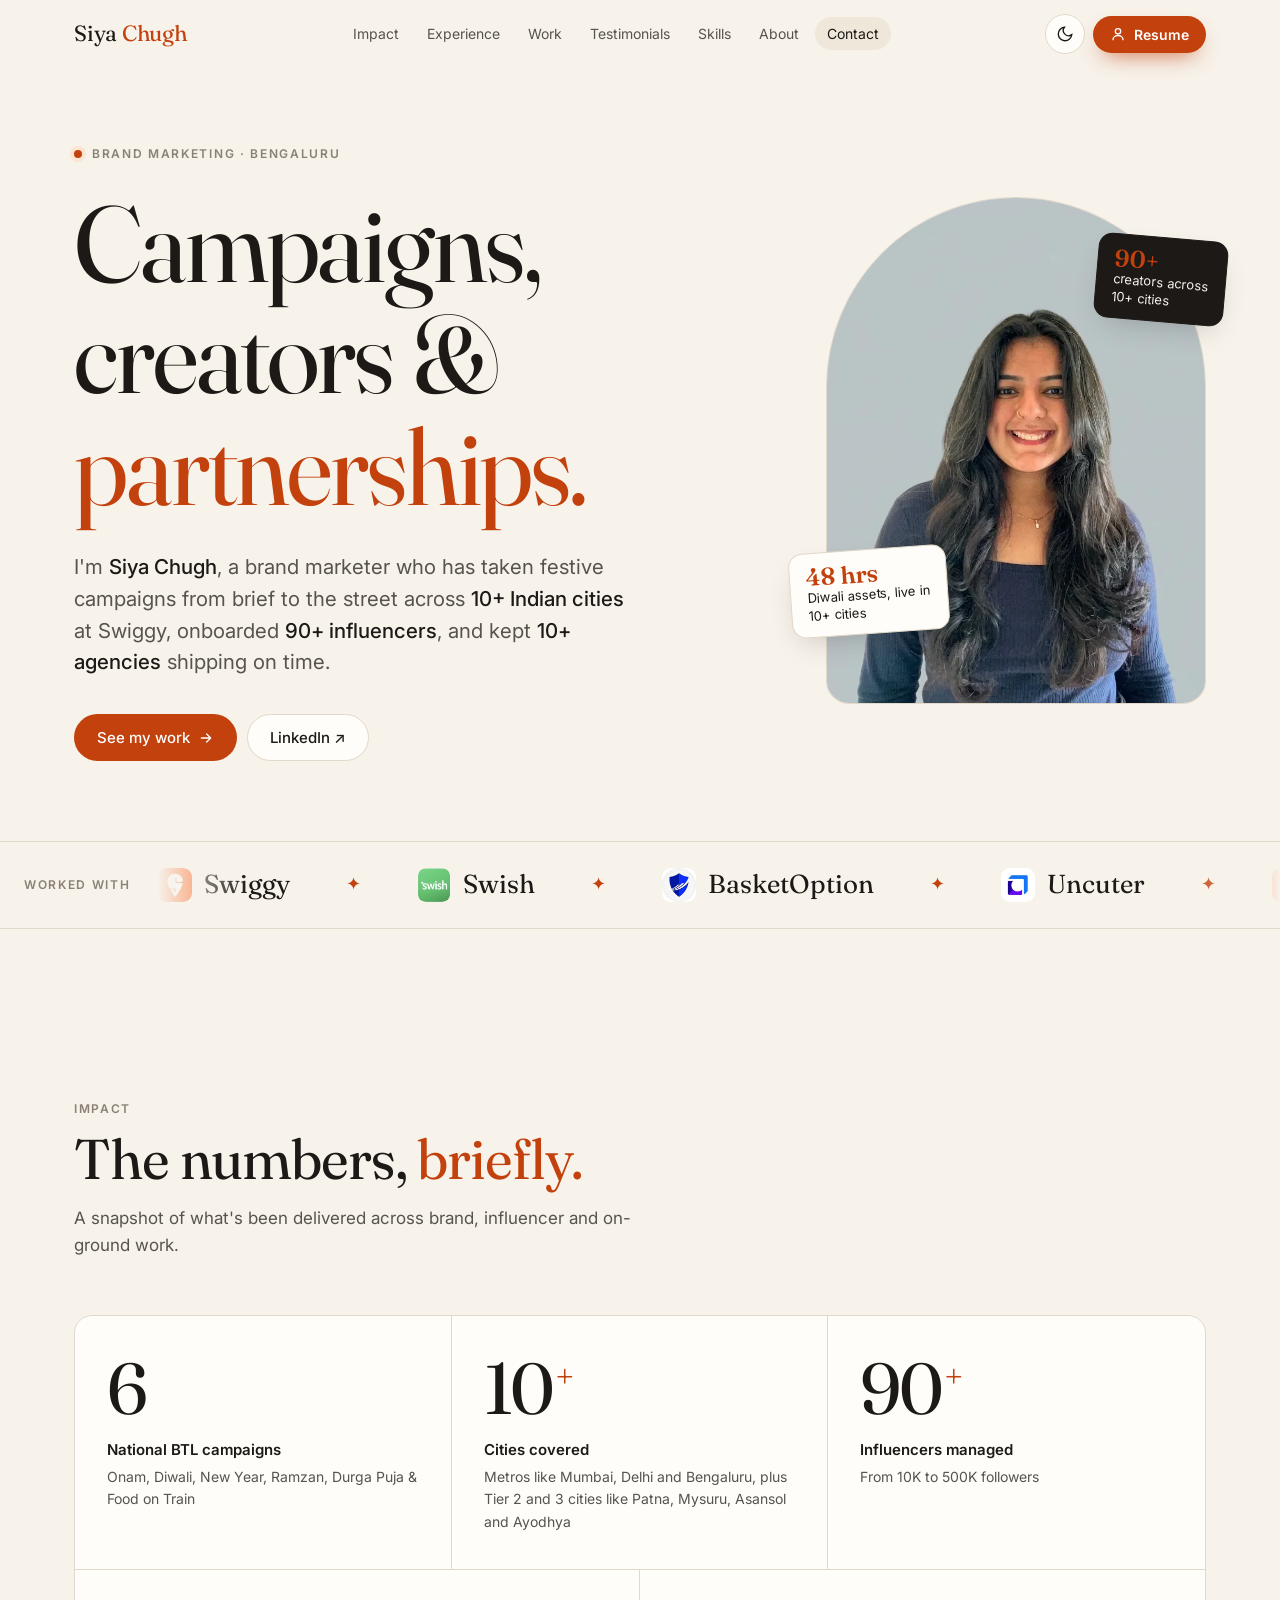
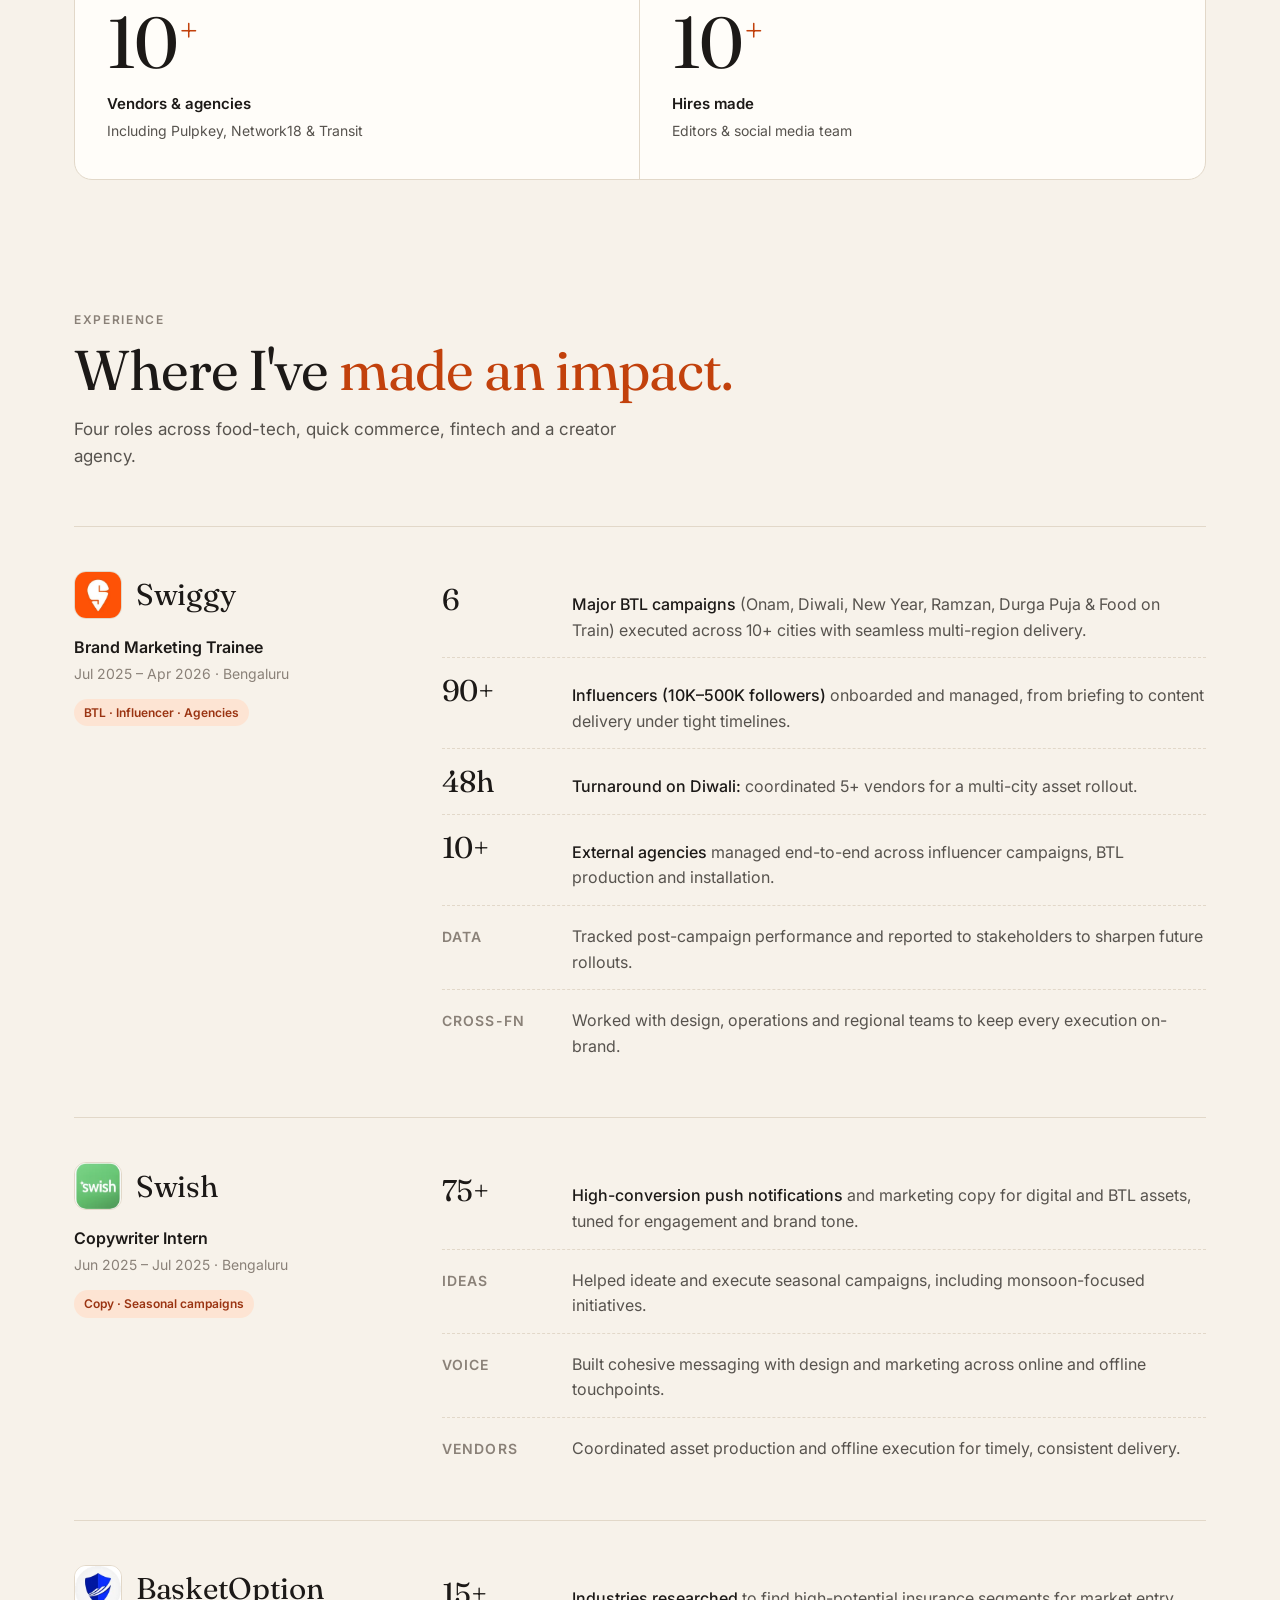
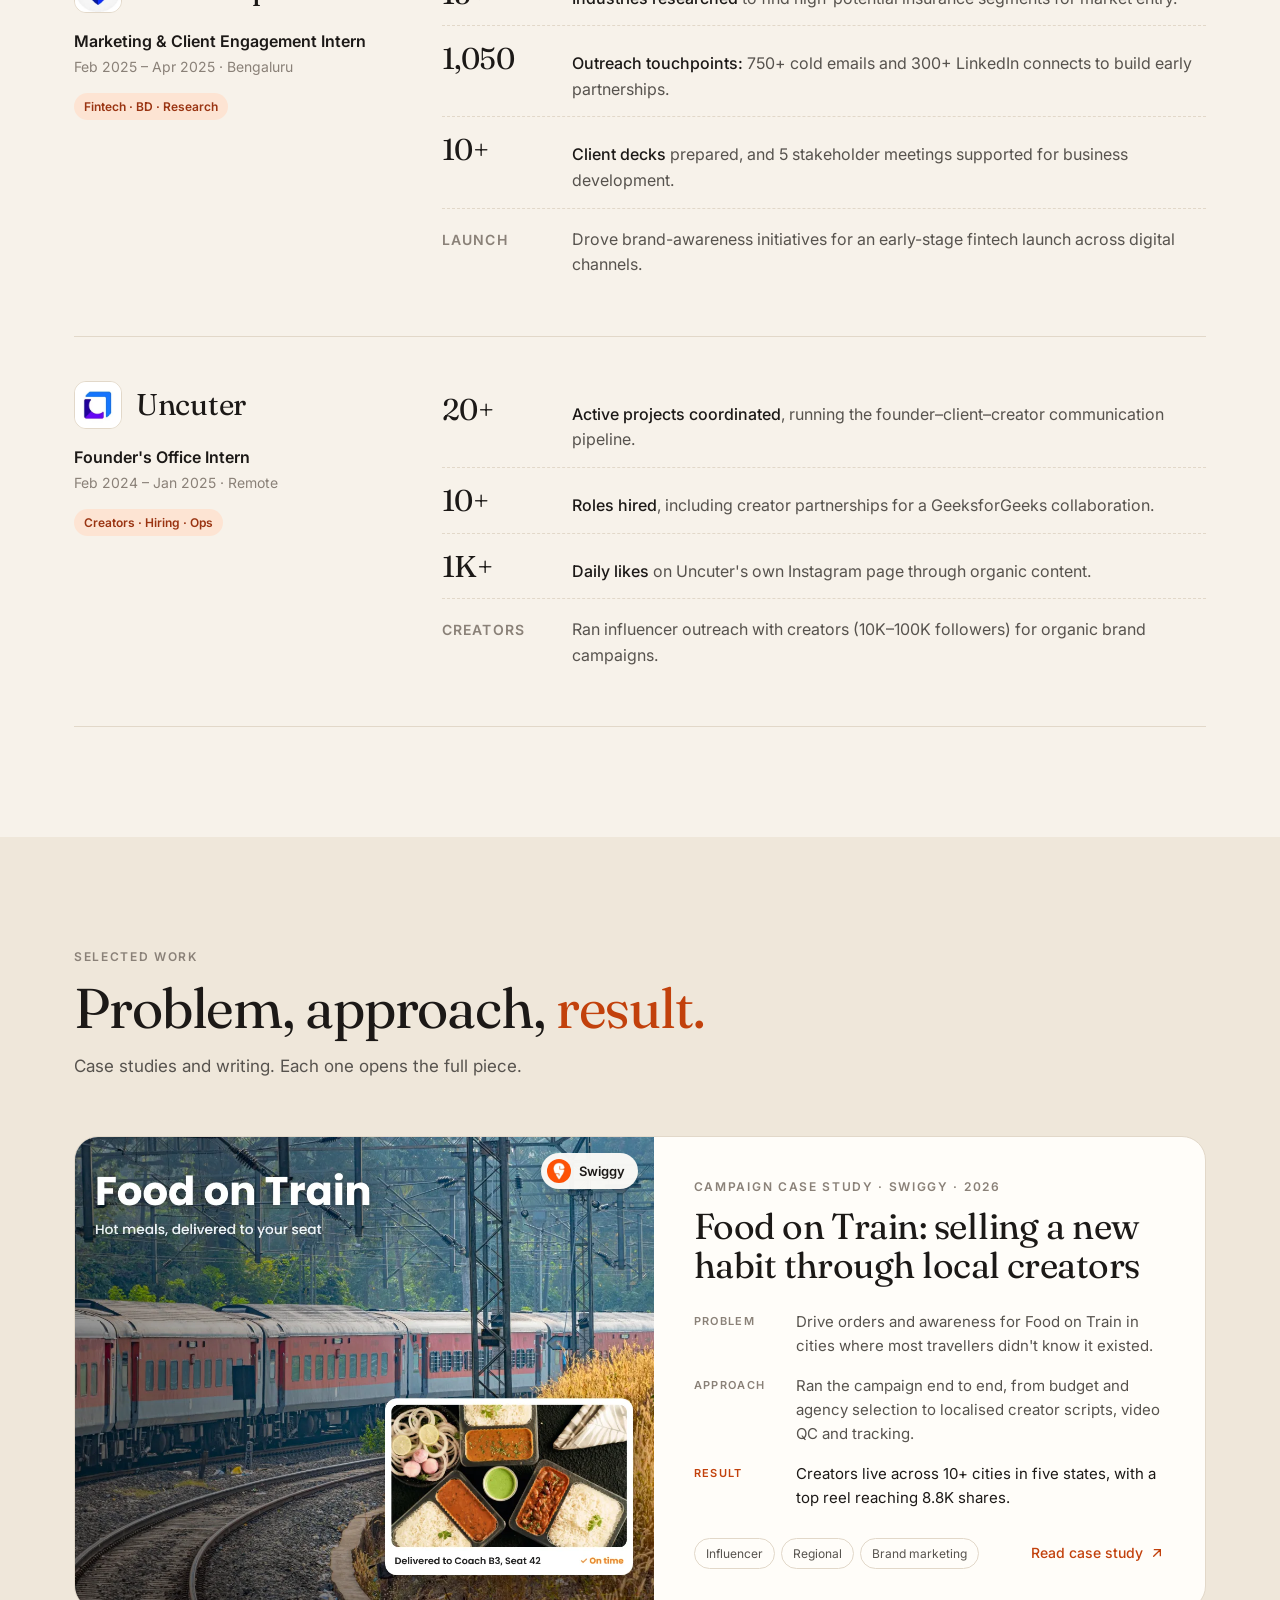
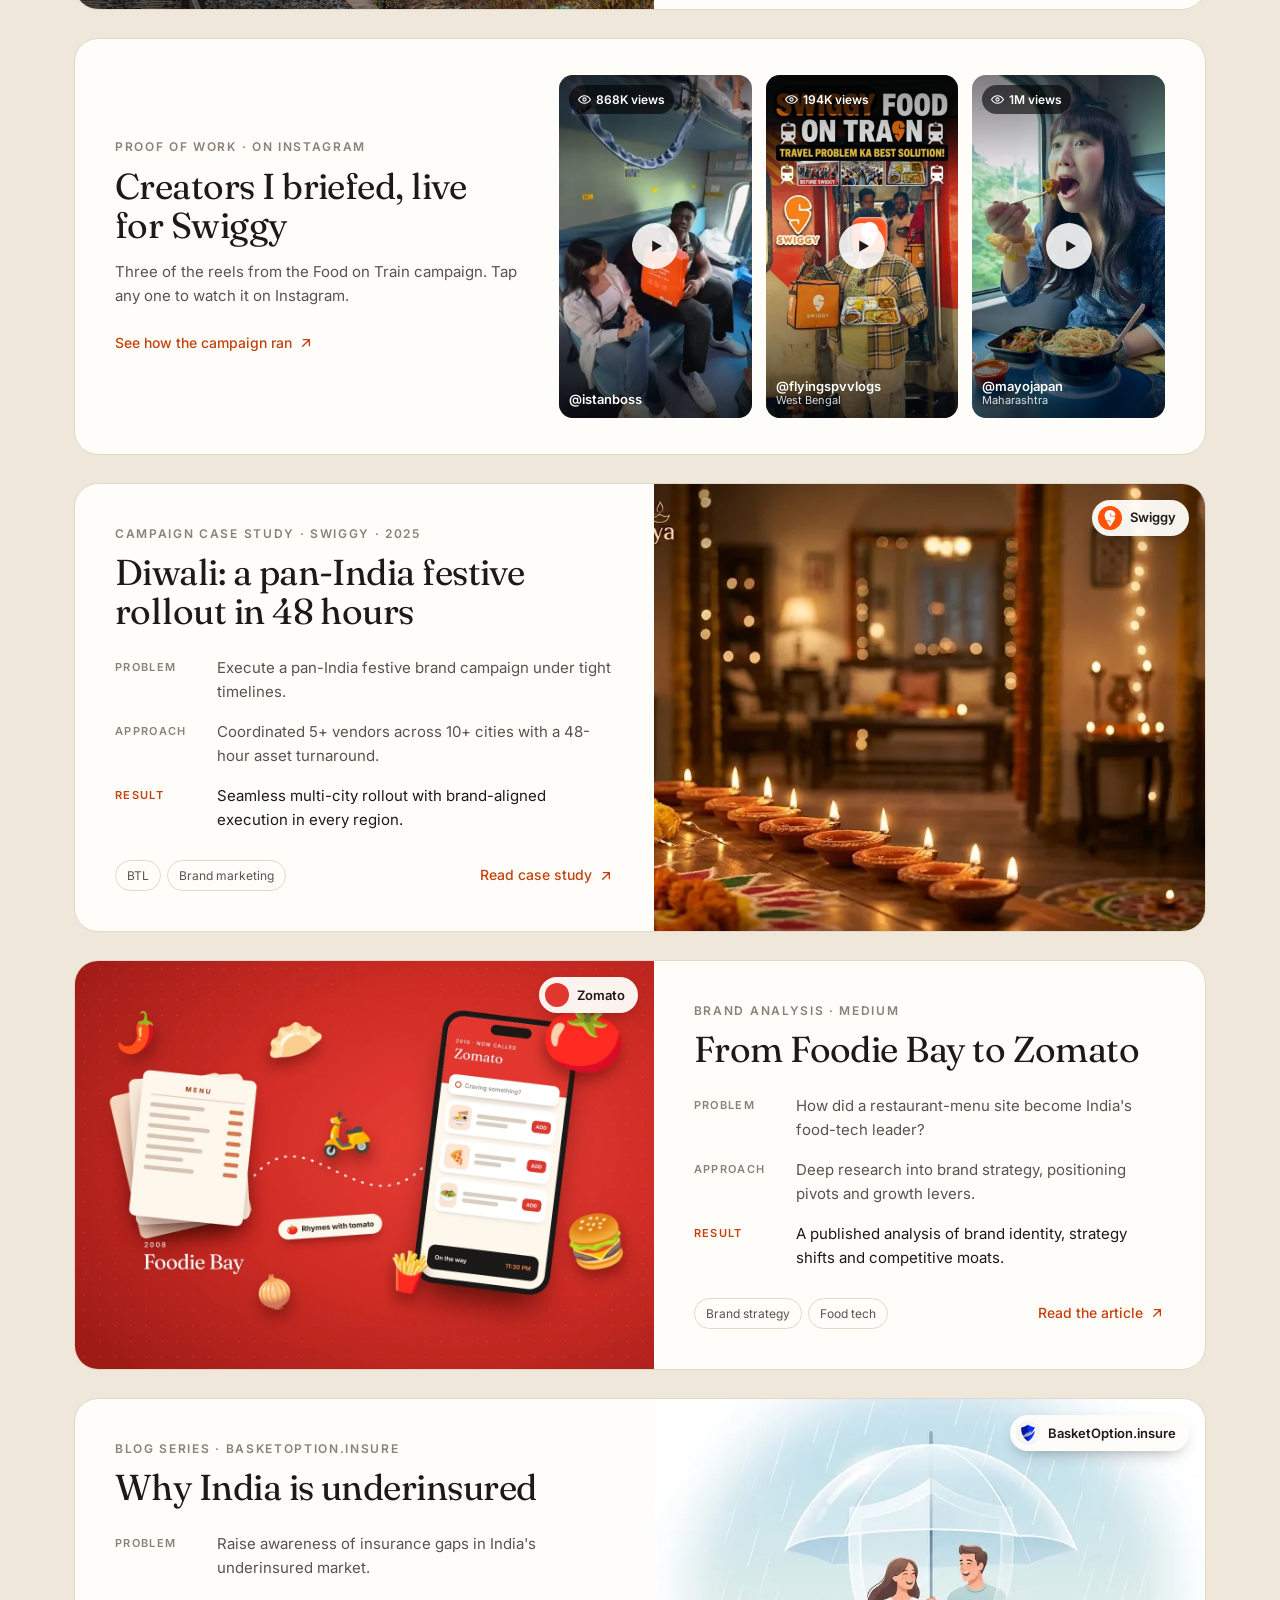
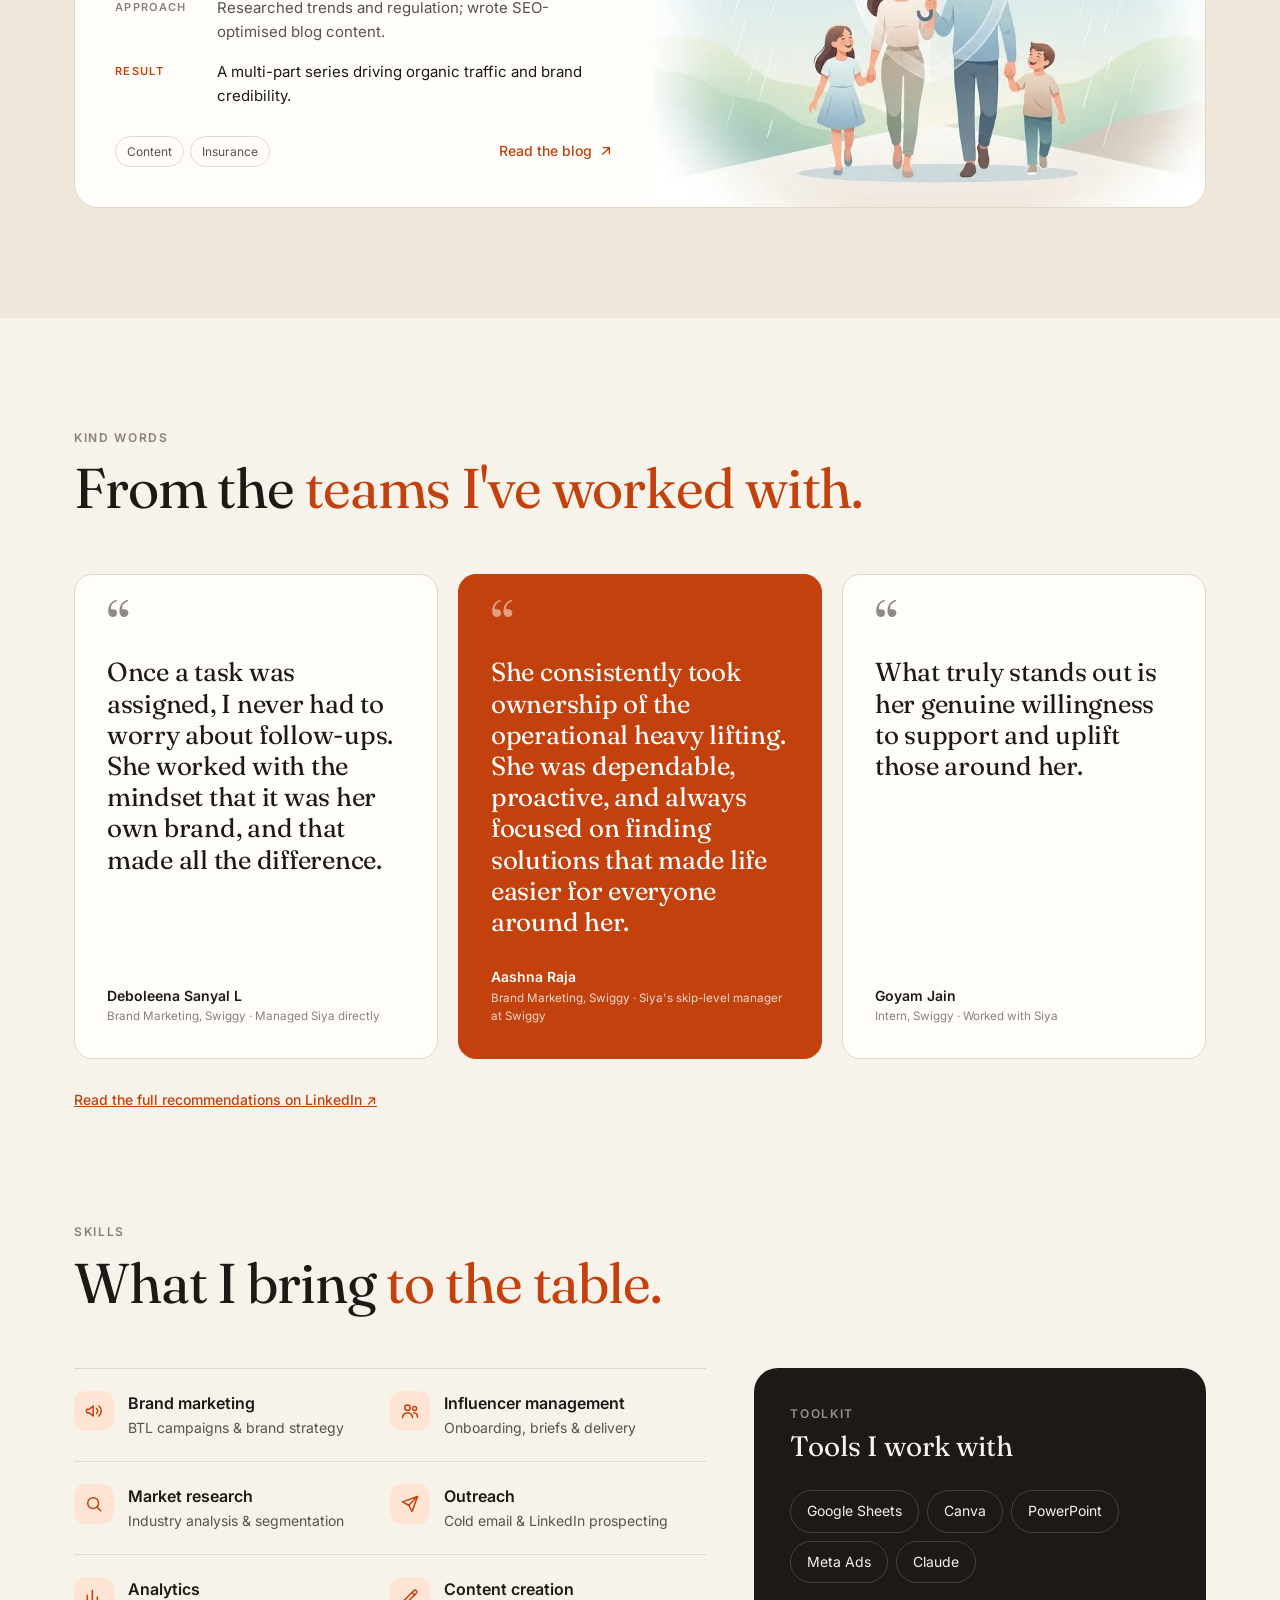
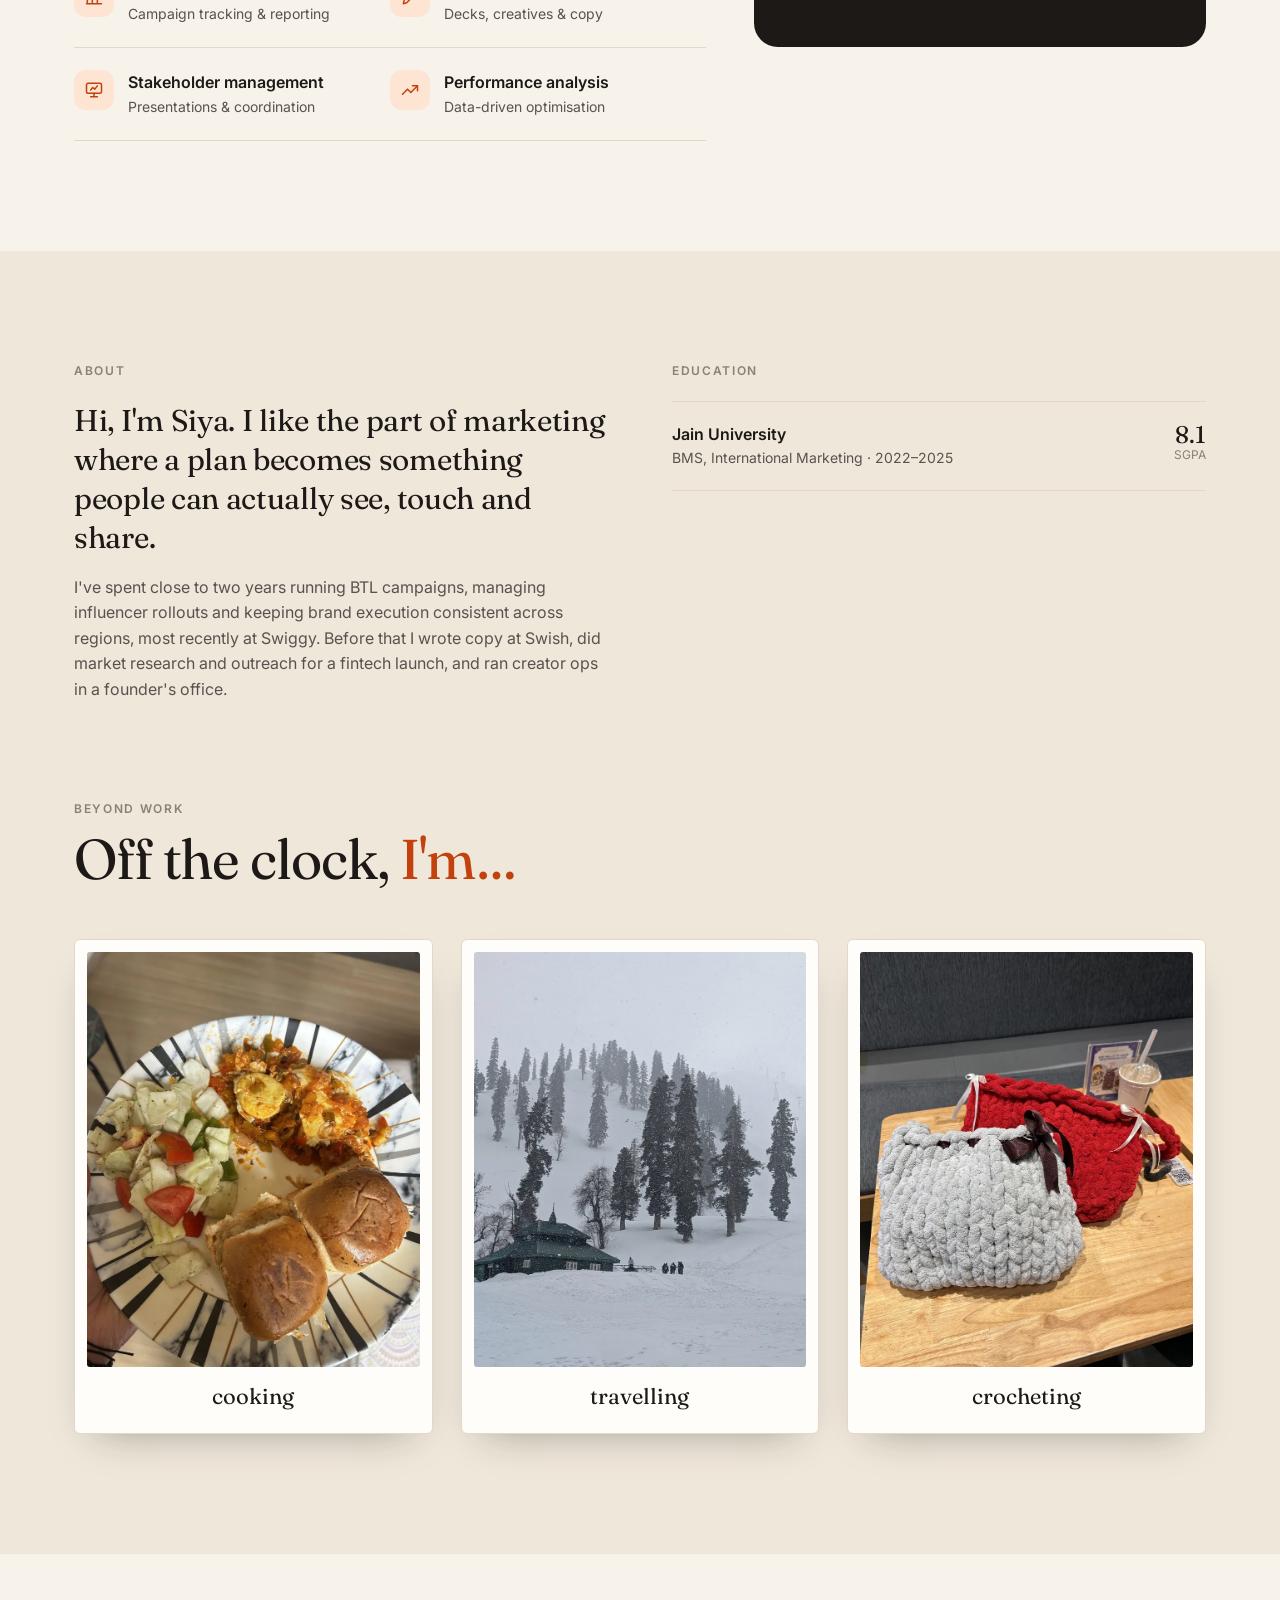
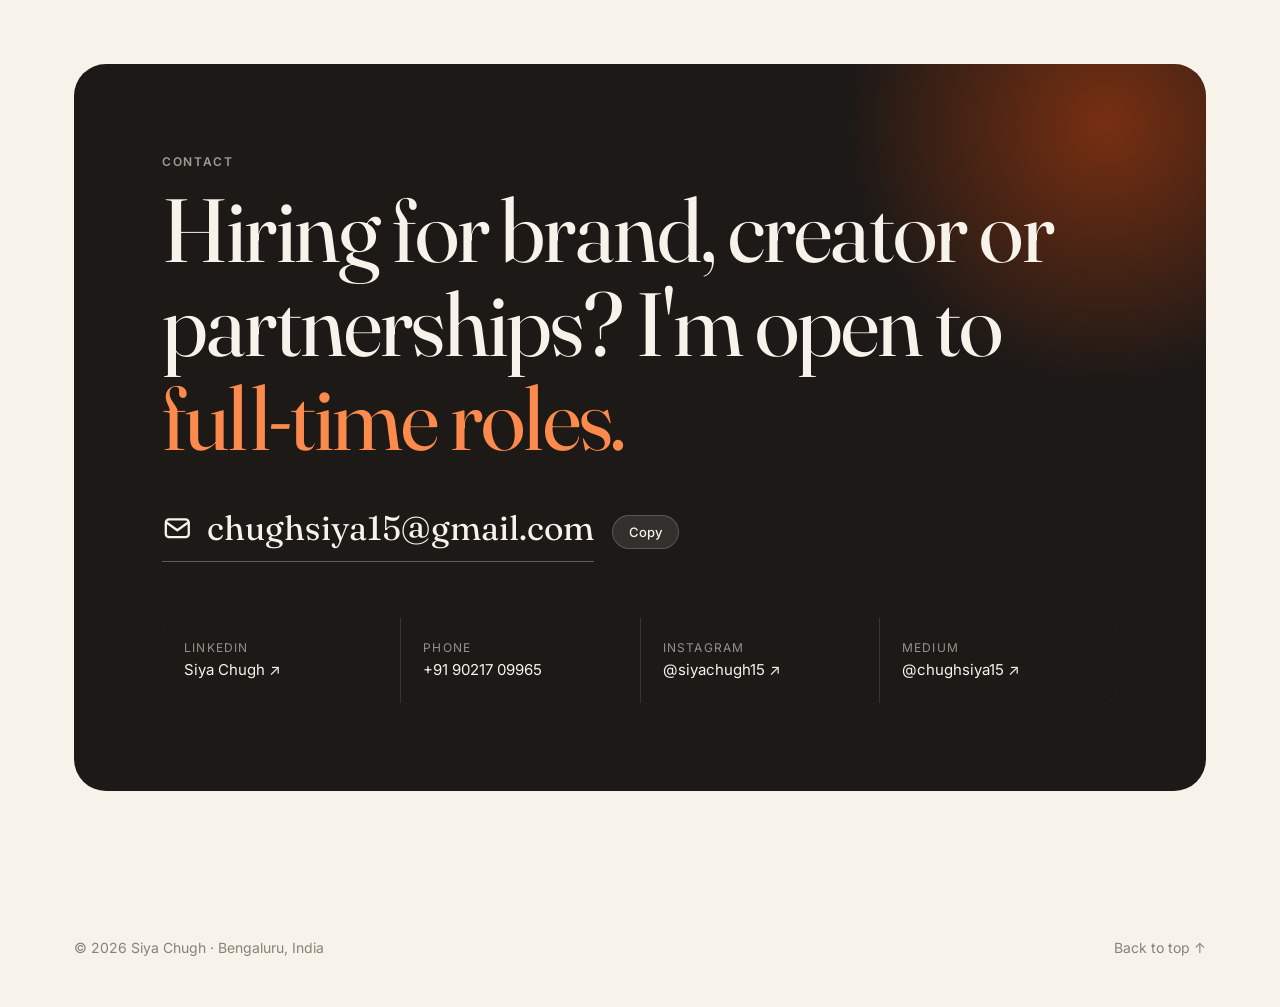
==== commit c2e076a0: "Person icon on Resume button, tidy Copy button, scripted logo scrolling Co-Authored-By: Claude Fable" ====
--- a/index.html
+++ b/index.html
@@ -52,9 +52,6 @@
 .btn-primary{background:var(--ink);color:var(--bg)}
 .btn-resume{position:relative;background:var(--accent);color:#fff;font-weight:600;box-shadow:0 10px 22px -10px rgba(194,65,12,.85)}
 .btn-resume svg{width:18px;height:18px}
-.btn-resume::after{content:"";position:absolute;inset:-1px;border-radius:999px;border:2px solid var(--accent);opacity:0;pointer-events:none;animation:ring 2.2s ease-out infinite}
-@keyframes ring{0%{transform:scale(1);opacity:.75}75%,100%{transform:scale(1.22,1.55);opacity:0}}
-@media (prefers-reduced-motion:reduce){.btn-resume::after{animation:none}}
 .btn-accent{background:var(--accent);color:#fff}
 .btn-ghost{border-color:var(--line);background:var(--card)}
 .btn-ghost:hover{border-color:var(--ink)}
@@ -272,9 +269,11 @@
 .contact h2{font-size:clamp(40px,7vw,92px);max-width:900px;position:relative;z-index:1}
 .contact h2 em{color:#fb8a4c}
 .mail svg{width:.9em;height:.9em;flex:none}
-.mail{display:inline-flex;align-items:center;gap:14px;margin-top:36px;font-family:var(--serif);font-size:clamp(20px,3vw,34px);text-decoration:none;border-bottom:1px solid rgba(247,242,234,.3);padding-bottom:6px;position:relative;z-index:1;word-break:break-all}
+.mail-row{display:flex;align-items:center;gap:14px 18px;flex-wrap:wrap;margin-top:36px;position:relative;z-index:1}
+.mail{display:inline-flex;align-items:center;gap:14px;font-family:var(--serif);font-size:clamp(20px,3vw,34px);text-decoration:none;border-bottom:1px solid rgba(247,242,234,.3);padding-bottom:6px;position:relative;z-index:1;word-break:break-all}
 .mail:hover{border-color:#fb8a4c}
-.copy{font:500 13px var(--sans);background:rgba(247,242,234,.1);color:var(--on-dark);border:1px solid rgba(247,242,234,.2);border-radius:999px;padding:7px 14px;cursor:pointer;margin-left:6px;position:relative;z-index:1;vertical-align:middle}
+.copy{font:500 13px var(--sans);background:rgba(247,242,234,.1);color:var(--on-dark);border:1px solid rgba(247,242,234,.2);border-radius:999px;padding:8px 16px;cursor:pointer;flex:none;transition:background .2s}
+.copy:hover{background:rgba(247,242,234,.2)}
 .links{display:grid;grid-template-columns:repeat(4,1fr);gap:1px;margin-top:56px;background:rgba(247,242,234,.12);border-radius:16px;overflow:hidden;position:relative;z-index:1}
 .links a{background:var(--dark);padding:20px 22px;text-decoration:none;transition:background .2s}
 .links a:hover{background:#2a2420}
@@ -311,7 +310,7 @@
         <svg viewBox="0 0 24 24" fill="none" stroke="currentColor" stroke-width="1.8" stroke-linecap="round"><path d="M21 12.8A9 9 0 1 1 11.2 3a7 7 0 0 0 9.8 9.8z"/></svg>
       </button>
       <a class="btn btn-resume" href="resume/" target="_blank" rel="noopener">
-        <svg viewBox="0 0 24 24" fill="none" stroke="currentColor" stroke-width="1.9" stroke-linecap="round" stroke-linejoin="round" aria-hidden="true"><rect x="4" y="3" width="16" height="18" rx="2.5"/><circle cx="15.2" cy="8.3" r="1.7"/><path d="M12.4 12.9c.4-1.4 1.5-2.2 2.8-2.2s2.4.8 2.8 2.2"/><path d="M7 7.6h3.2M7 10.4h2.6M7 15.6h10M7 18.2h7"/></svg><span>Resume</span>
+        <svg viewBox="0 0 24 24" fill="none" stroke="currentColor" stroke-width="2" stroke-linecap="round" stroke-linejoin="round" aria-hidden="true"><circle cx="12" cy="8" r="4"/><path d="M4.5 20.5c0-3.7 3.4-6.2 7.5-6.2s7.5 2.5 7.5 6.2"/></svg><span>Resume</span>
       </a>
     </div>
   </div>
@@ -584,7 +583,7 @@
     <div class="contact rv">
       <div class="eyebrow">Contact</div>
       <h2>Hiring for brand, creator or partnerships? I'm open to <em>full-time roles.</em></h2>
-      <div><a class="mail" id="mail" href="mailto:chughsiya15@gmail.com"><svg viewBox="0 0 24 24" fill="none" stroke="currentColor" stroke-width="1.8" stroke-linecap="round" stroke-linejoin="round" aria-hidden="true"><rect x="3" y="5" width="18" height="14" rx="2.5"/><path d="m3.5 7.5 8.5 6 8.5-6"/></svg>chughsiya15@gmail.com</a><button class="copy" id="copy">Copy</button></div>
+      <div class="mail-row"><a class="mail" id="mail" href="mailto:chughsiya15@gmail.com"><svg viewBox="0 0 24 24" fill="none" stroke="currentColor" stroke-width="1.8" stroke-linecap="round" stroke-linejoin="round" aria-hidden="true"><rect x="3" y="5" width="18" height="14" rx="2.5"/><path d="m3.5 7.5 8.5 6 8.5-6"/></svg>chughsiya15@gmail.com</a><button class="copy" id="copy">Copy</button></div>
       <div class="links">
         <a href="https://www.linkedin.com/in/siya-chugh-056a25211/" target="_blank" rel="noopener"><small>LinkedIn</small><span>Siya Chugh ↗</span></a>
         <a href="tel:+919021709965"><small>Phone</small><span>+91 90217 09965</span></a>
@@ -604,6 +603,14 @@
 (function(){
   // duplicate marquee content for seamless loop
   var t=document.getElementById('track'); t.innerHTML+=t.innerHTML;
+
+  // logos in the strip scroll to that company's experience
+  t.addEventListener('click',function(e){
+    var a=e.target.closest('a.brand'); if(!a)return;
+    var el=document.querySelector(a.getAttribute('href')); if(!el)return;
+    e.preventDefault(); a.blur();
+    scrollTo({top:el.getBoundingClientRect().top+scrollY-60,behavior:'smooth'});
+  });
 
   var nav=document.getElementById('nav');
   var onScroll=function(){nav.classList.toggle('scrolled',scrollY>20)};
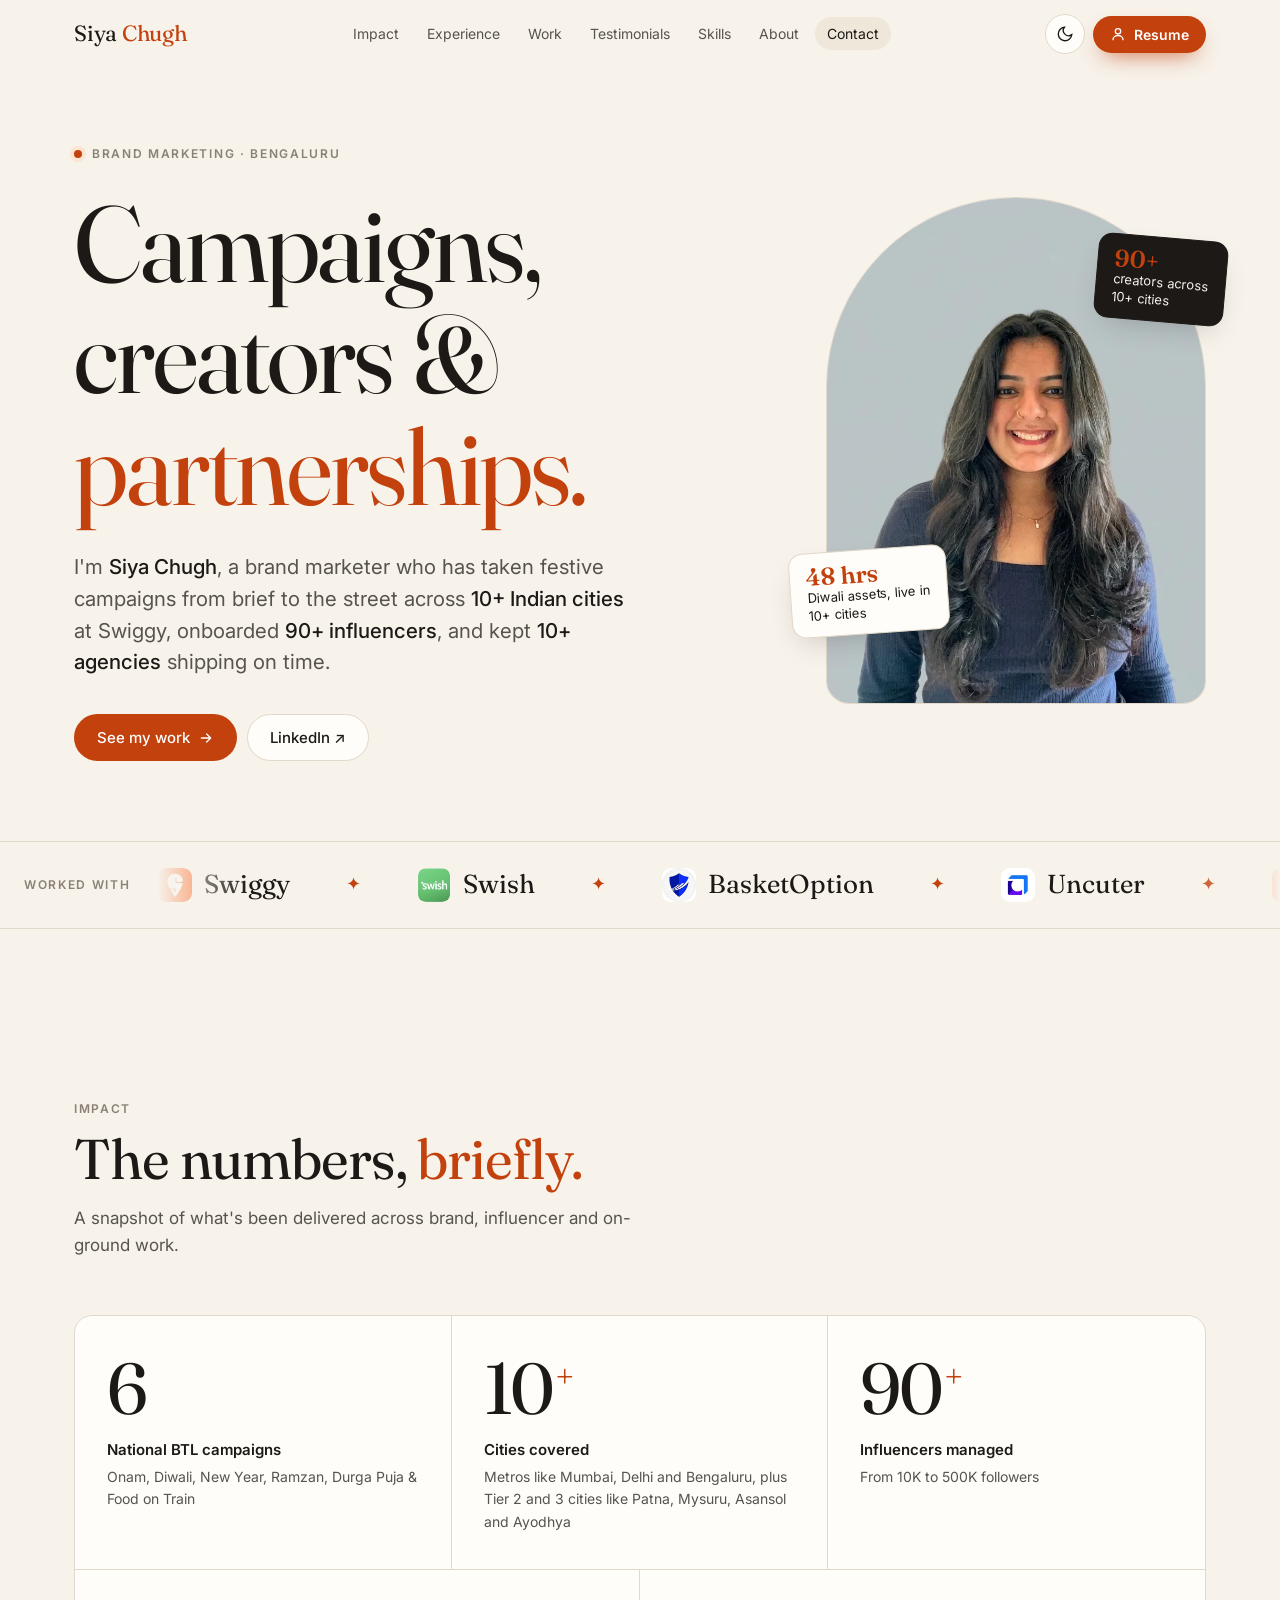
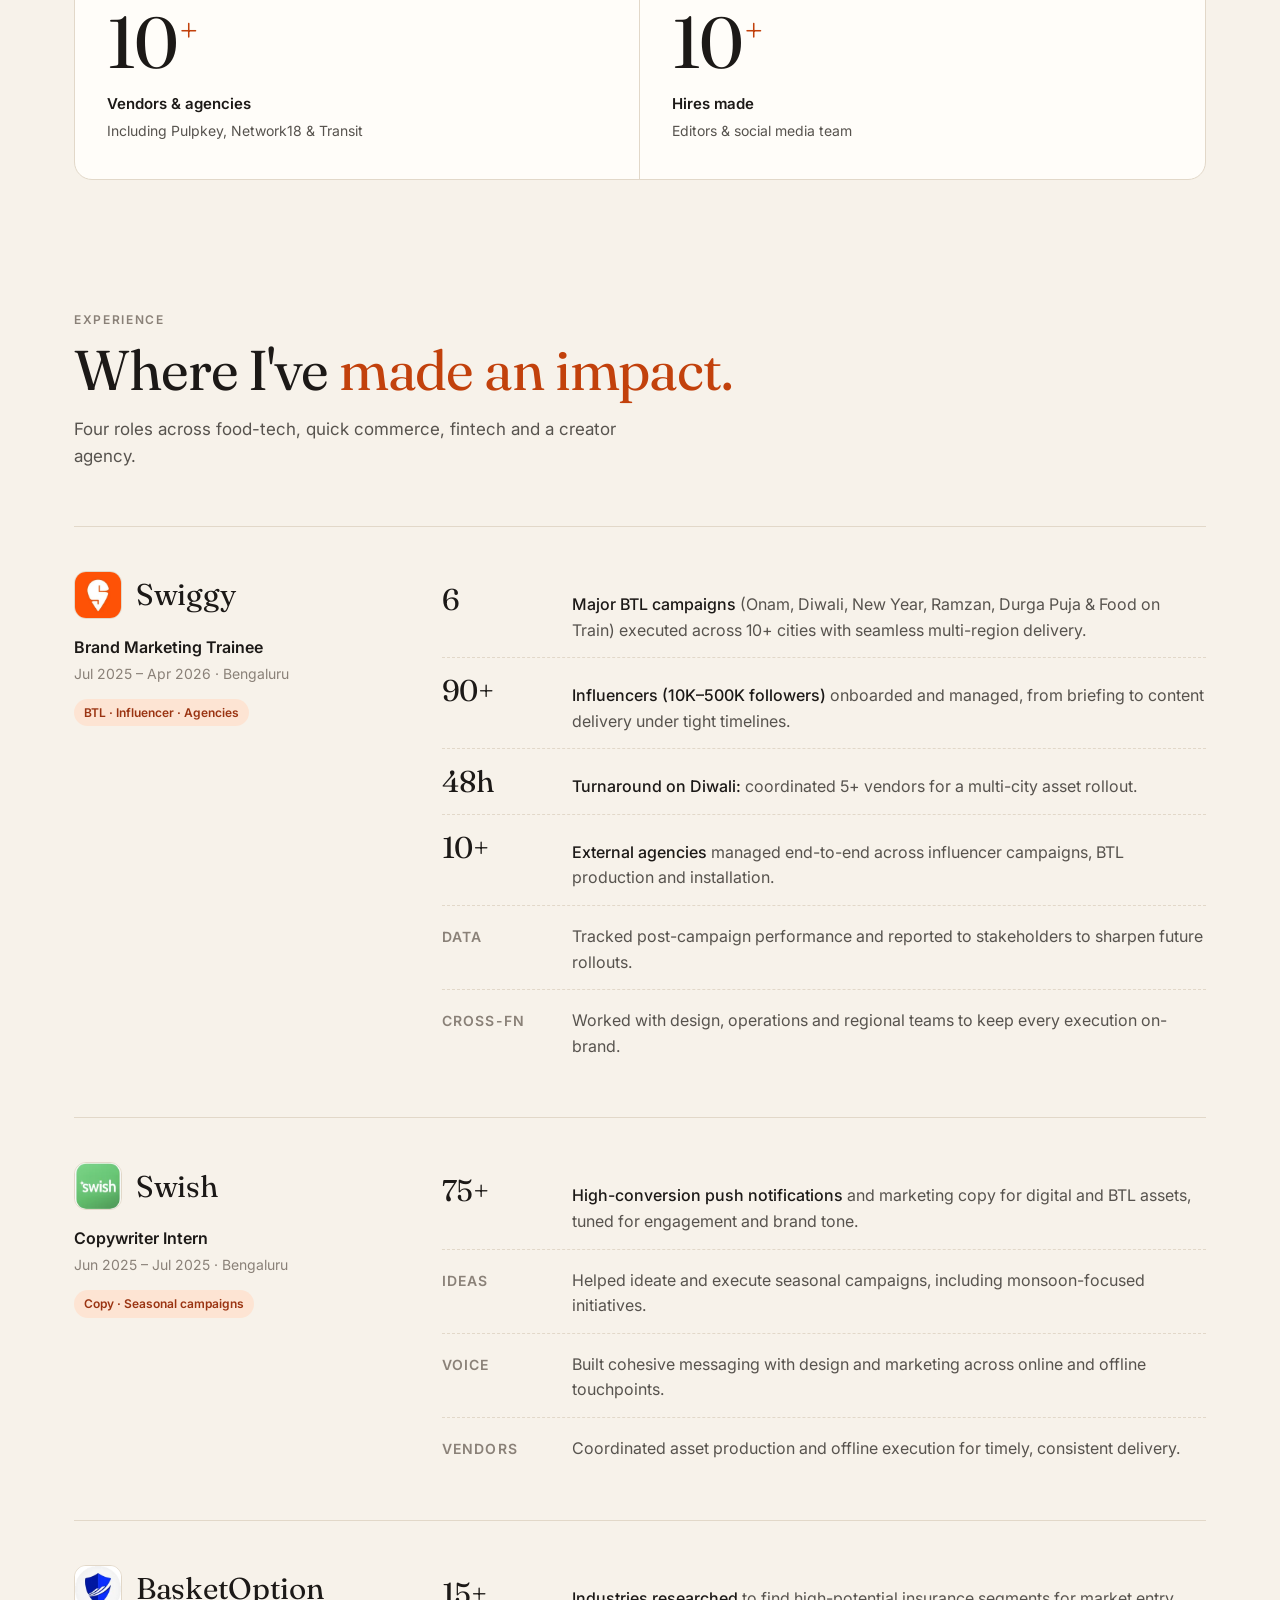
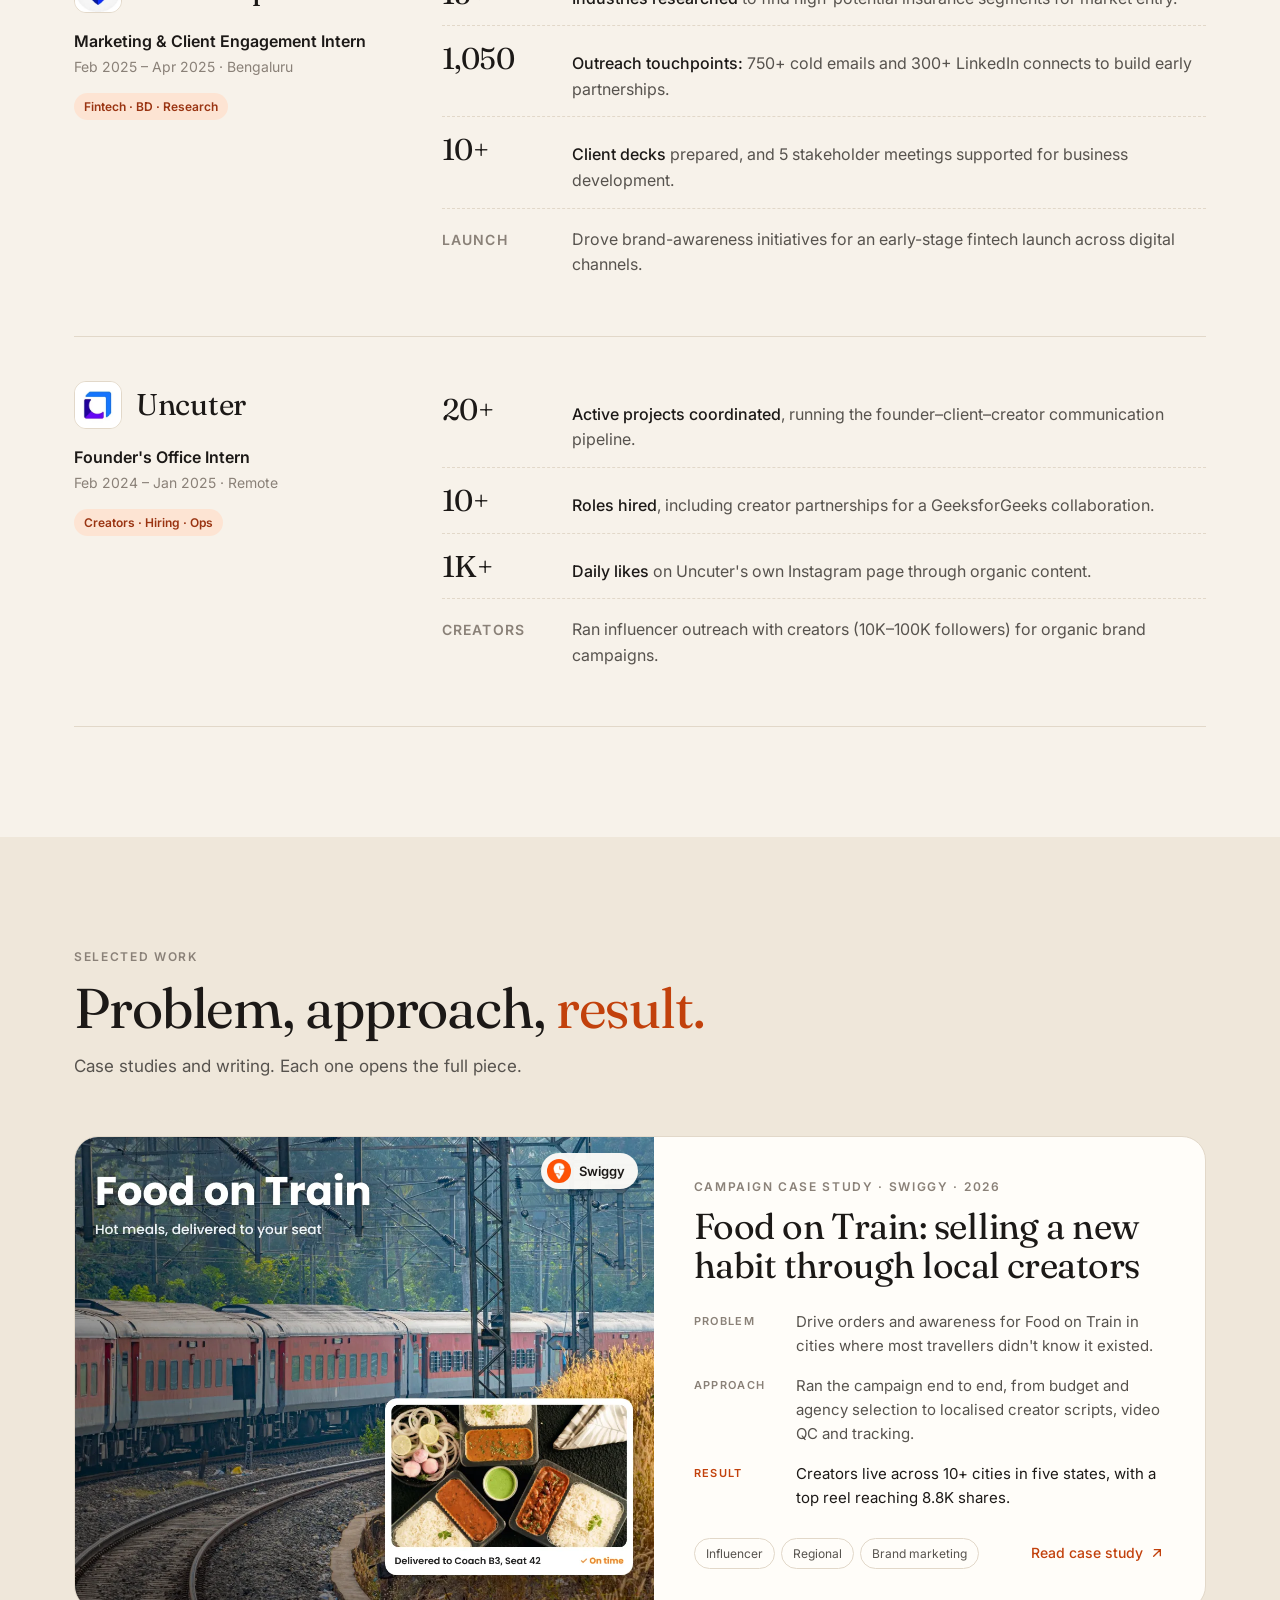
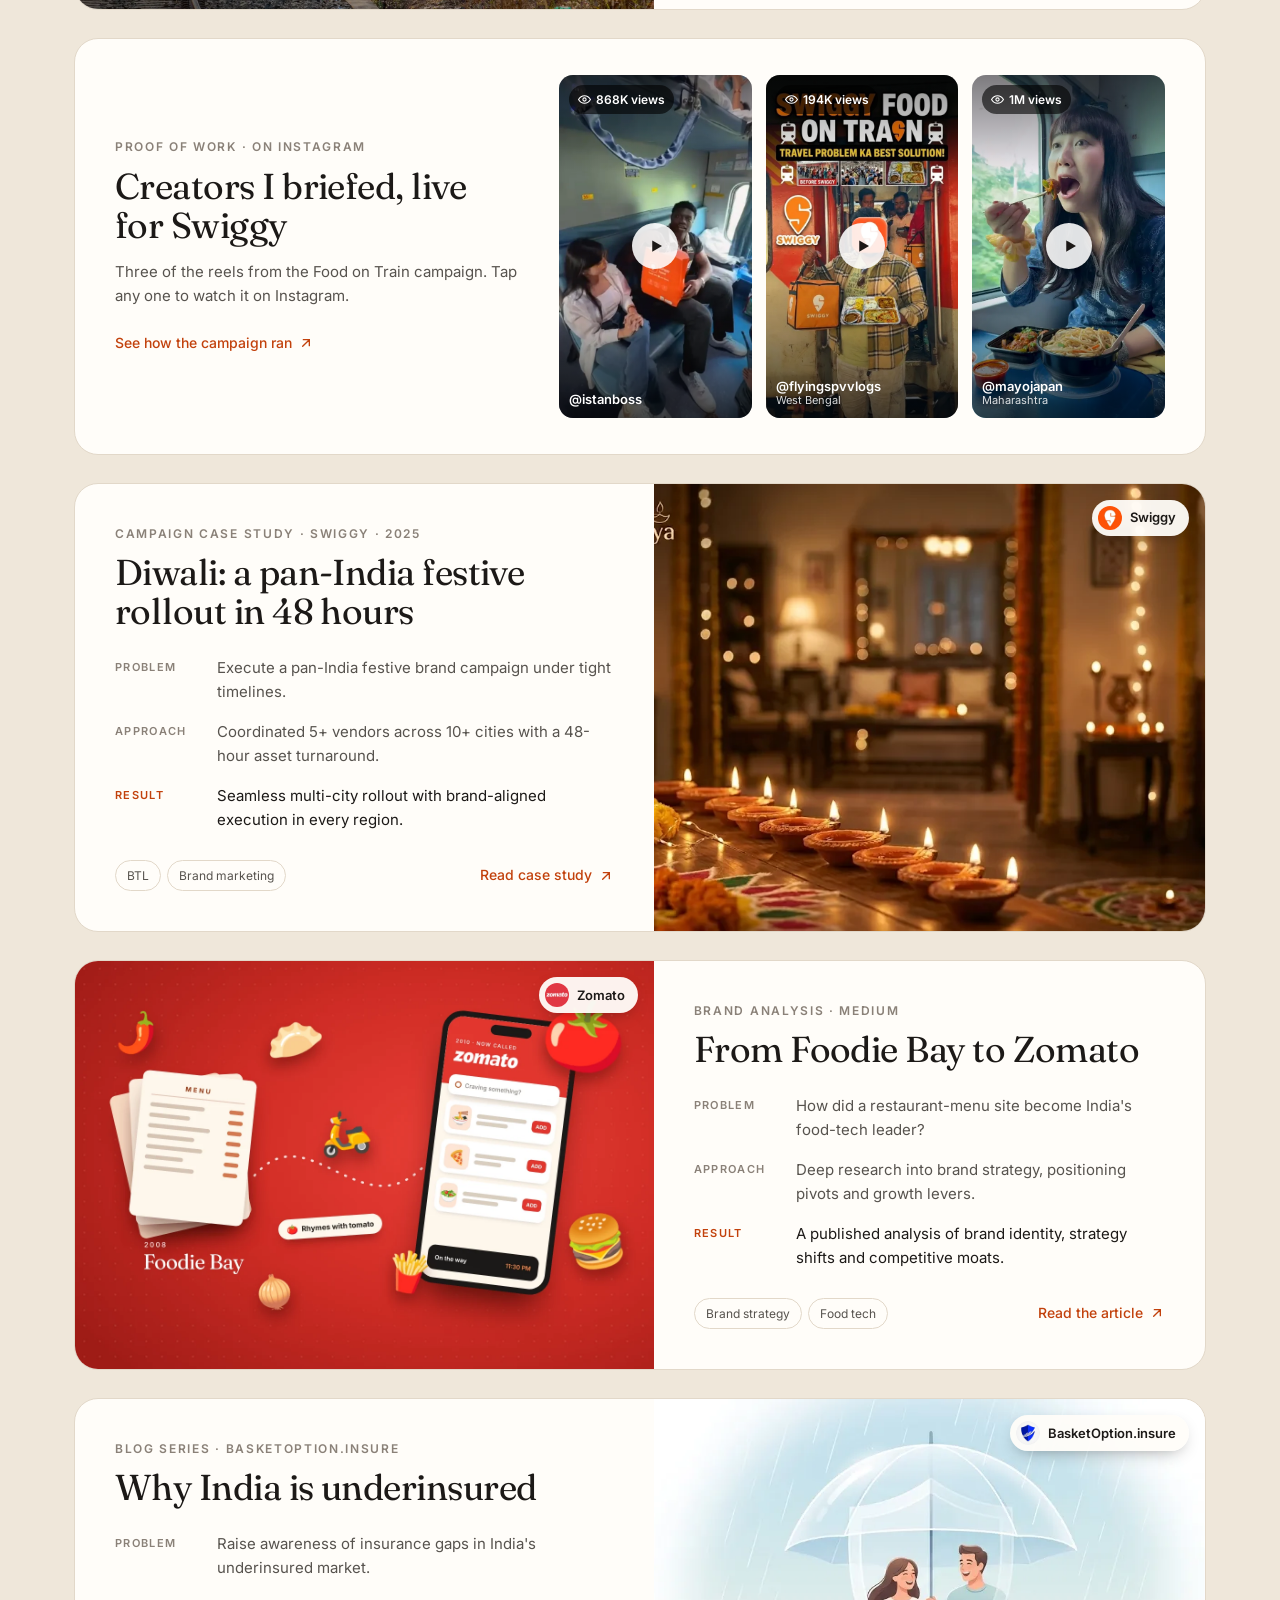
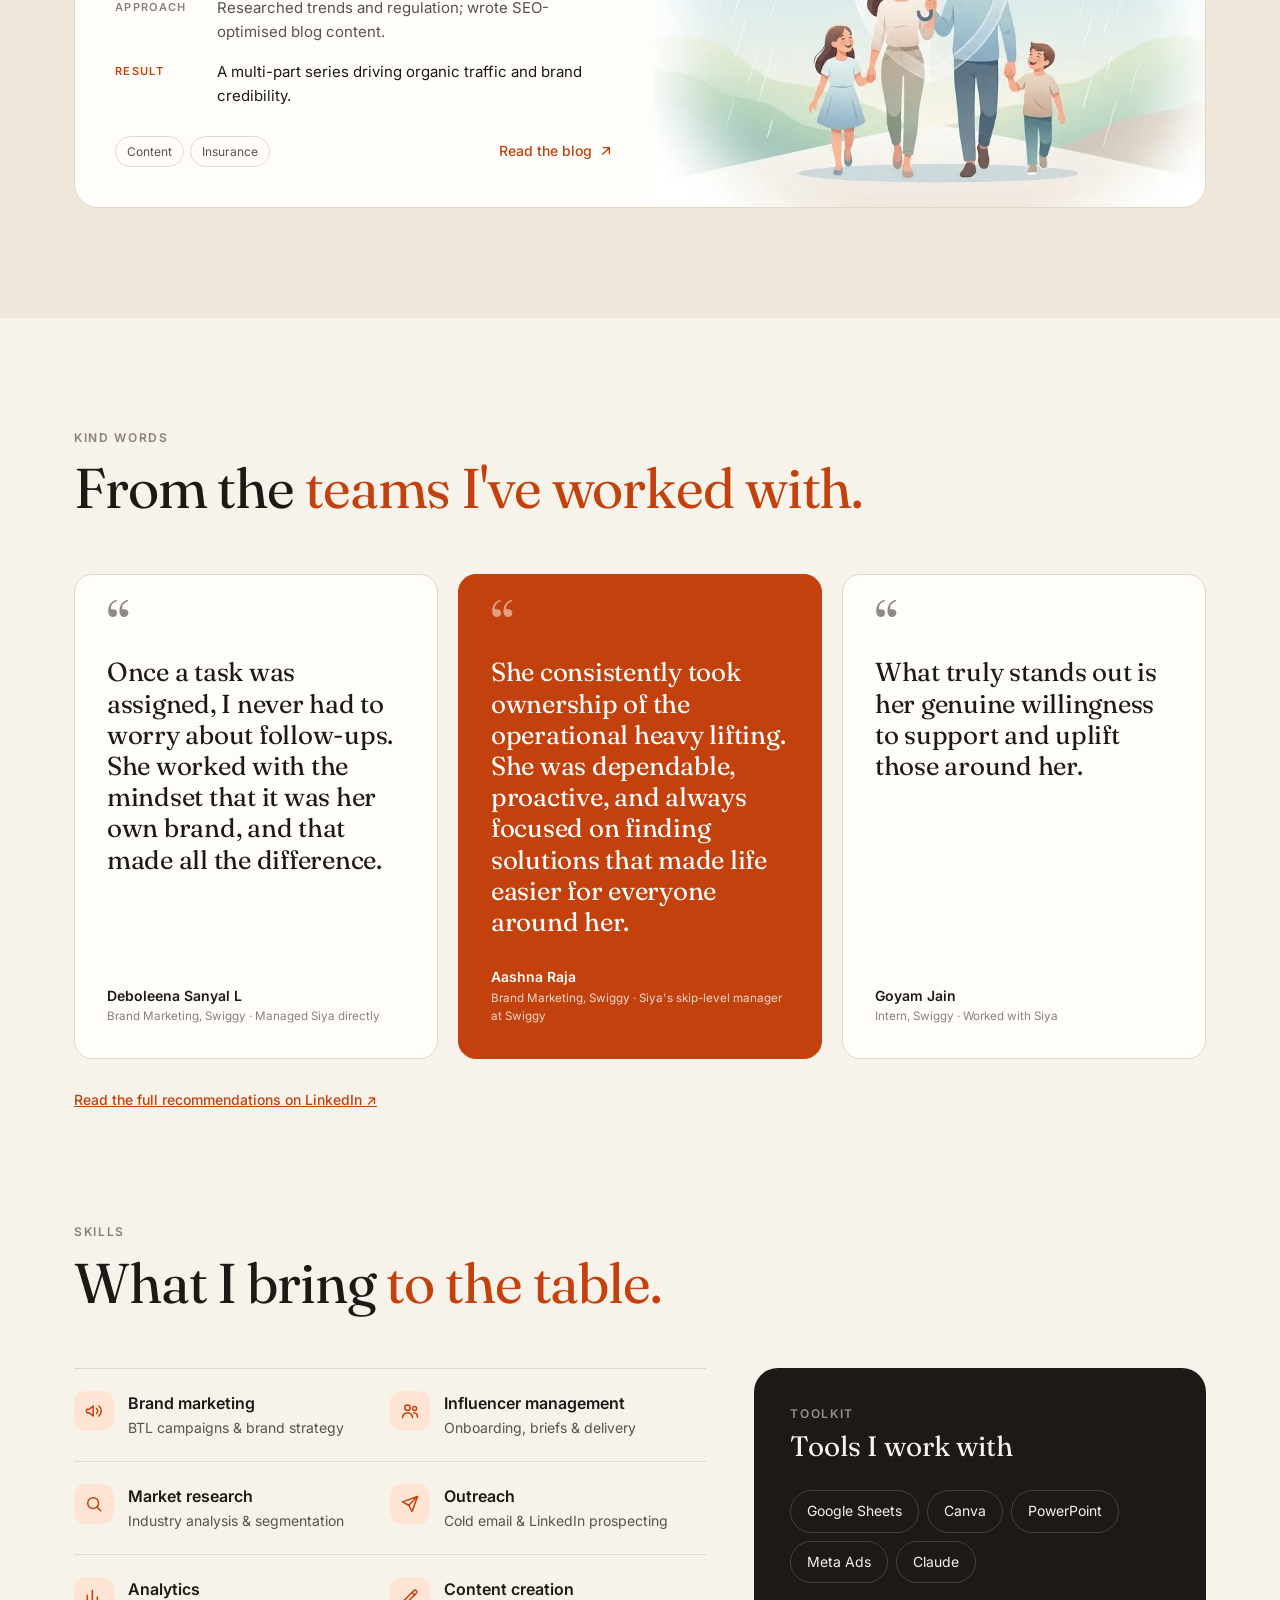
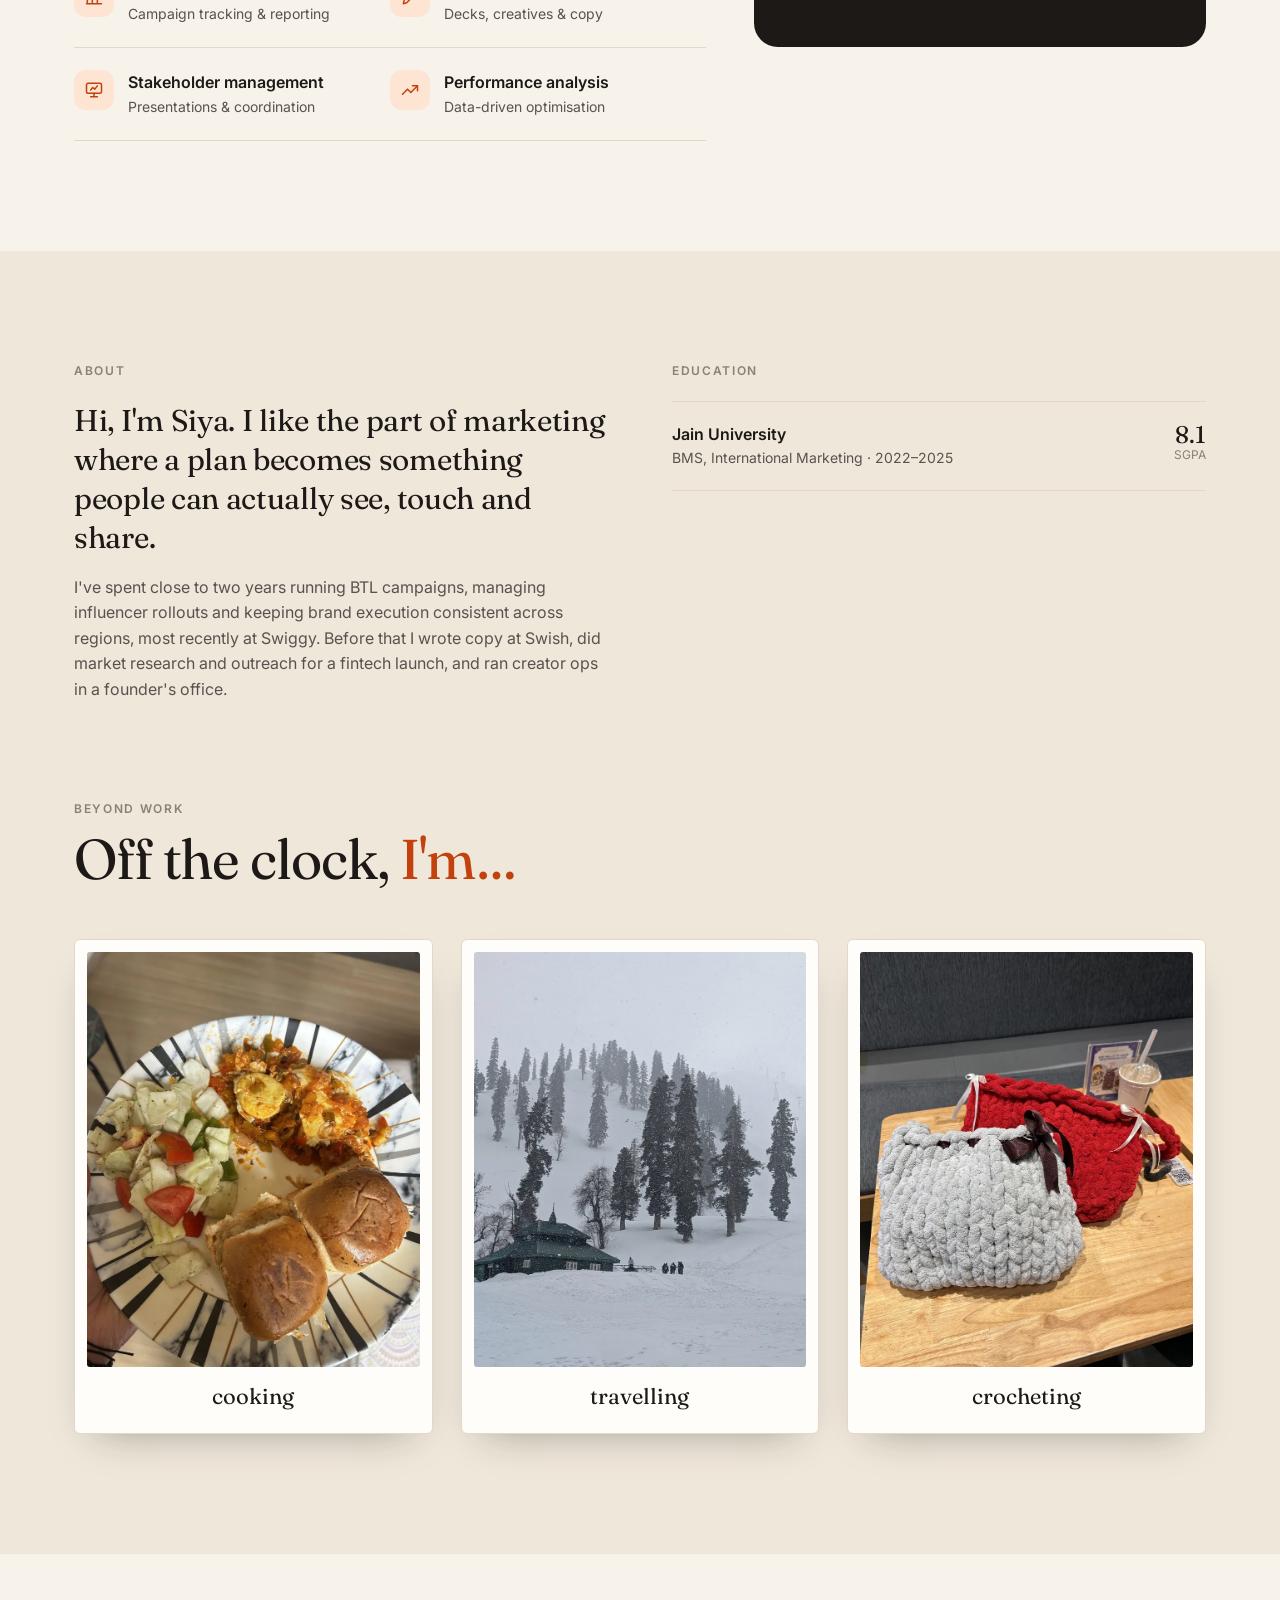
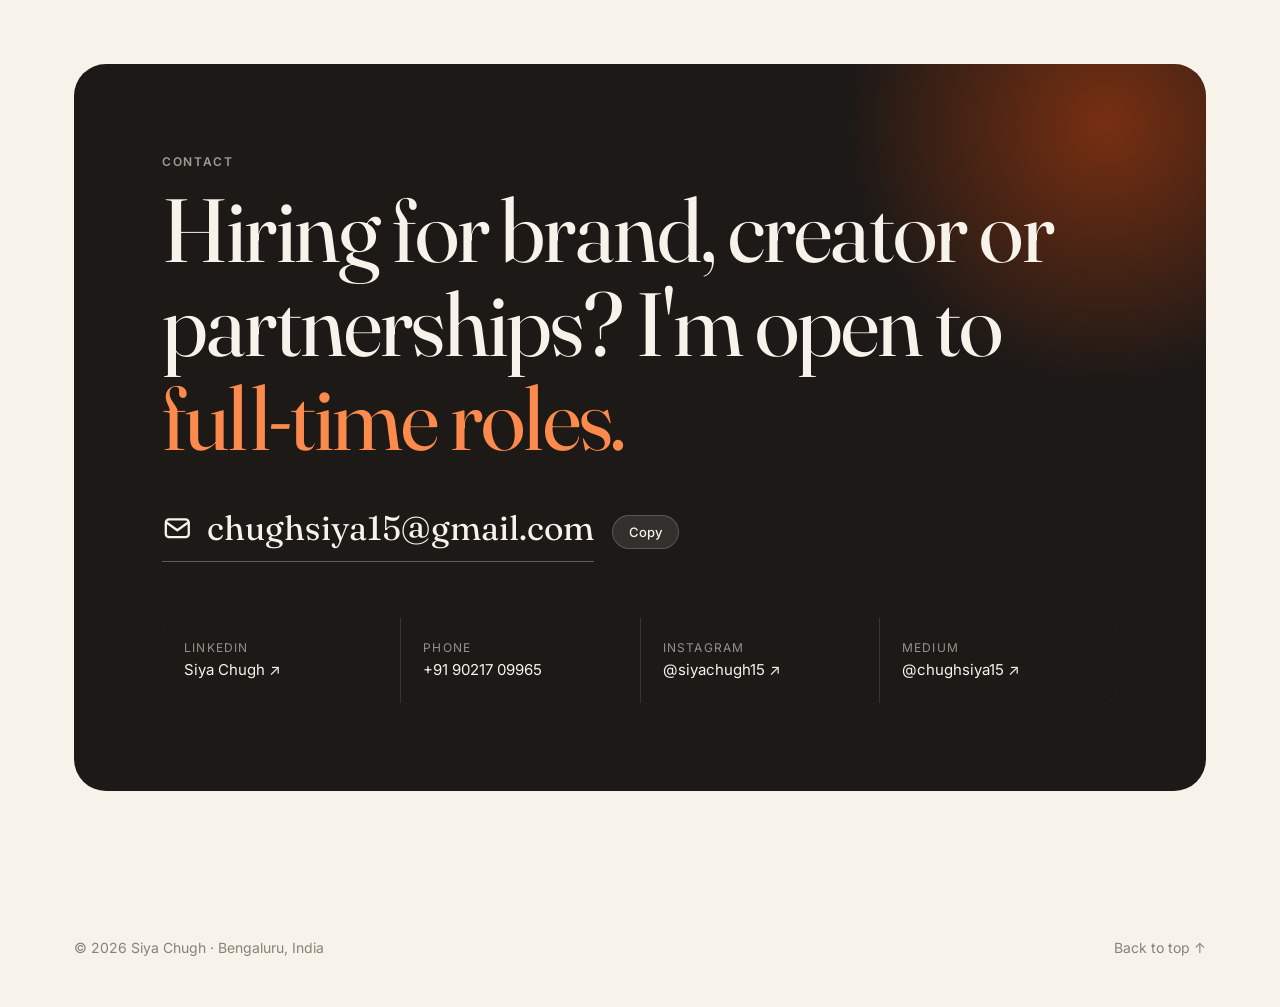
==== commit 0bbf0f32: "Use the real Zomato logo in the badge and cover Co-Authored-By: Claude Fable 5.2 <noreply@anthropic." ====
--- a/index.html
+++ b/index.html
@@ -481,7 +481,7 @@
         </div>
       </a>
       <a class="case rv" href="foodie-bay-to-zomato/" target="_blank" rel="noopener">
-        <div class="case-img"><span class="brand-badge"><i></i>Zomato</span><img src="assets/zomato-cover.webp" alt="A stack of menu cards labelled Foodie Bay, 2008, with a delivery scooter heading to a phone showing a food app called Zomato, 2010, surrounded by a tomato, burger and fries" loading="lazy"></div>
+        <div class="case-img"><span class="brand-badge"><img src="assets/zomato-logo.webp" alt="">Zomato</span><img src="assets/zomato-cover.webp" alt="A stack of menu cards labelled Foodie Bay, 2008, with a delivery scooter heading to a phone showing a food app called Zomato, 2010, surrounded by a tomato, burger and fries" loading="lazy"></div>
         <div class="case-body">
           <div class="eyebrow">Brand analysis · Medium</div>
           <h3>From Foodie Bay to Zomato</h3>
